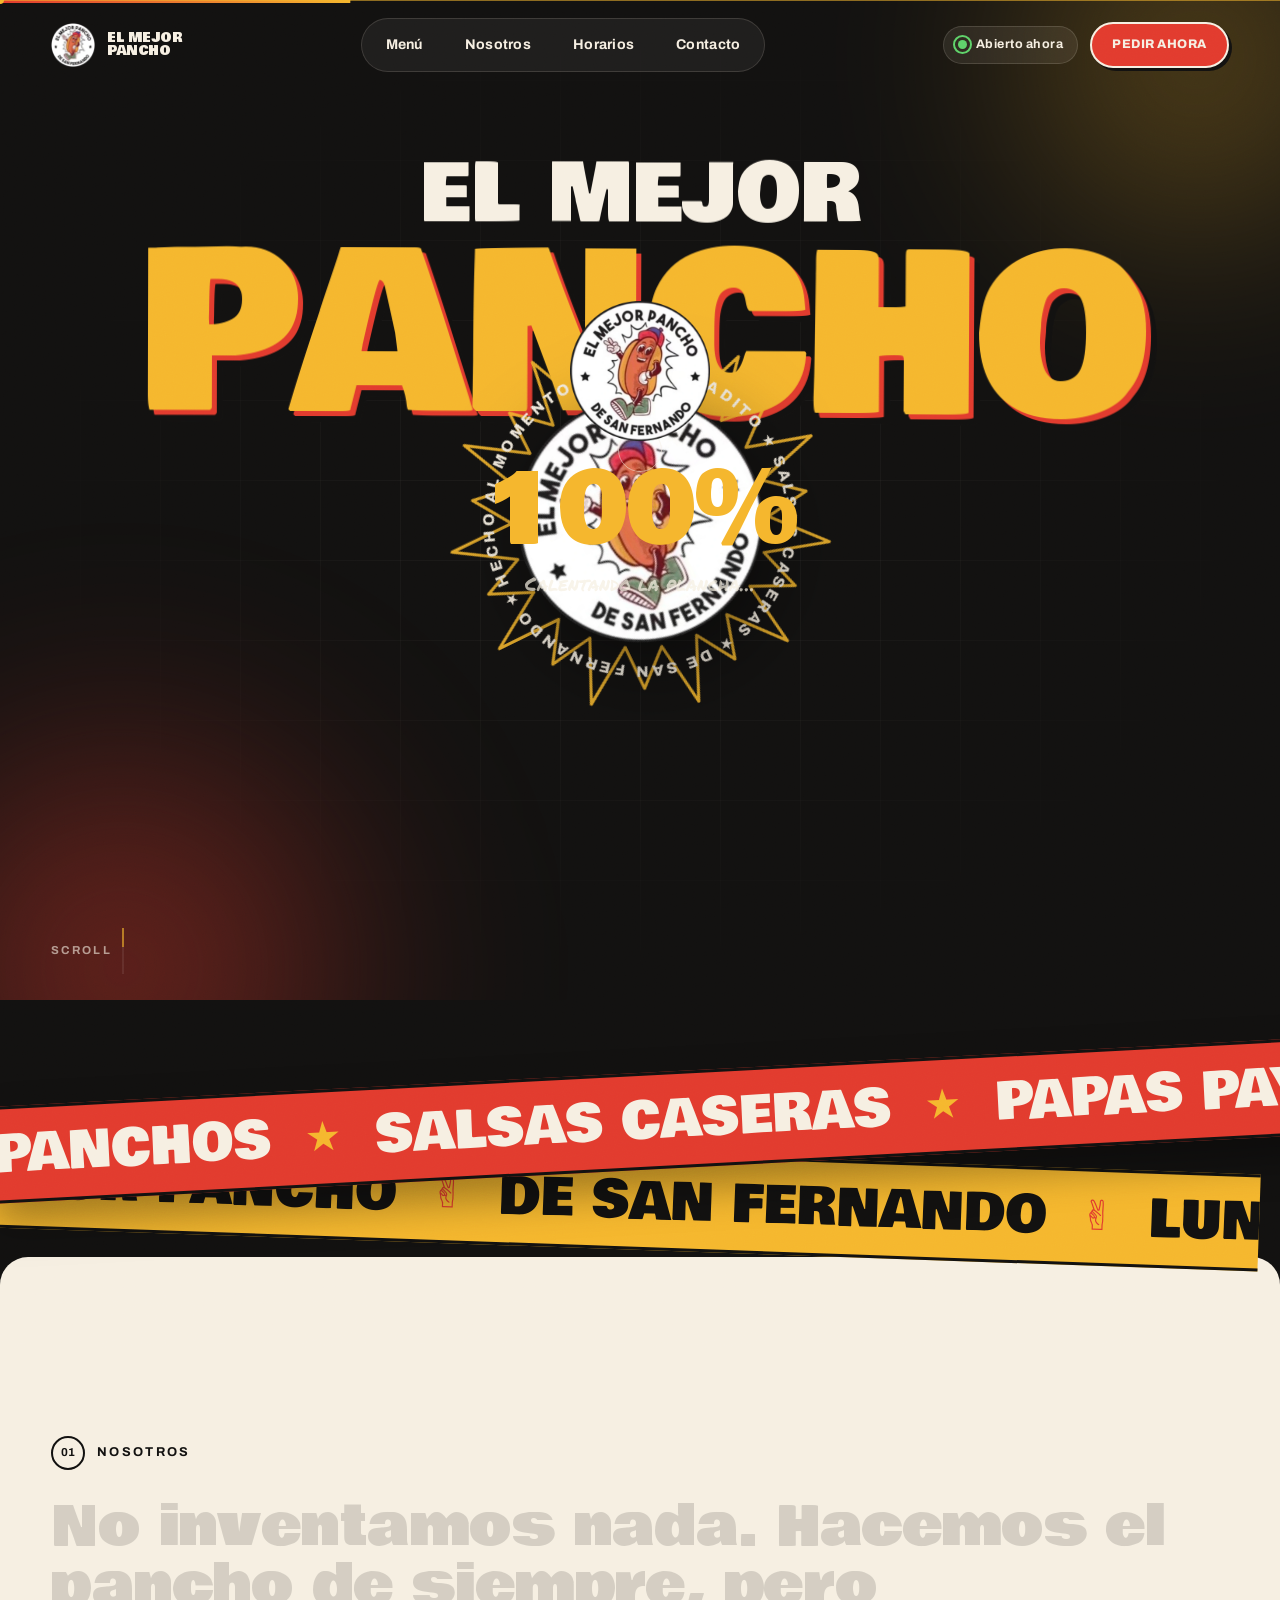
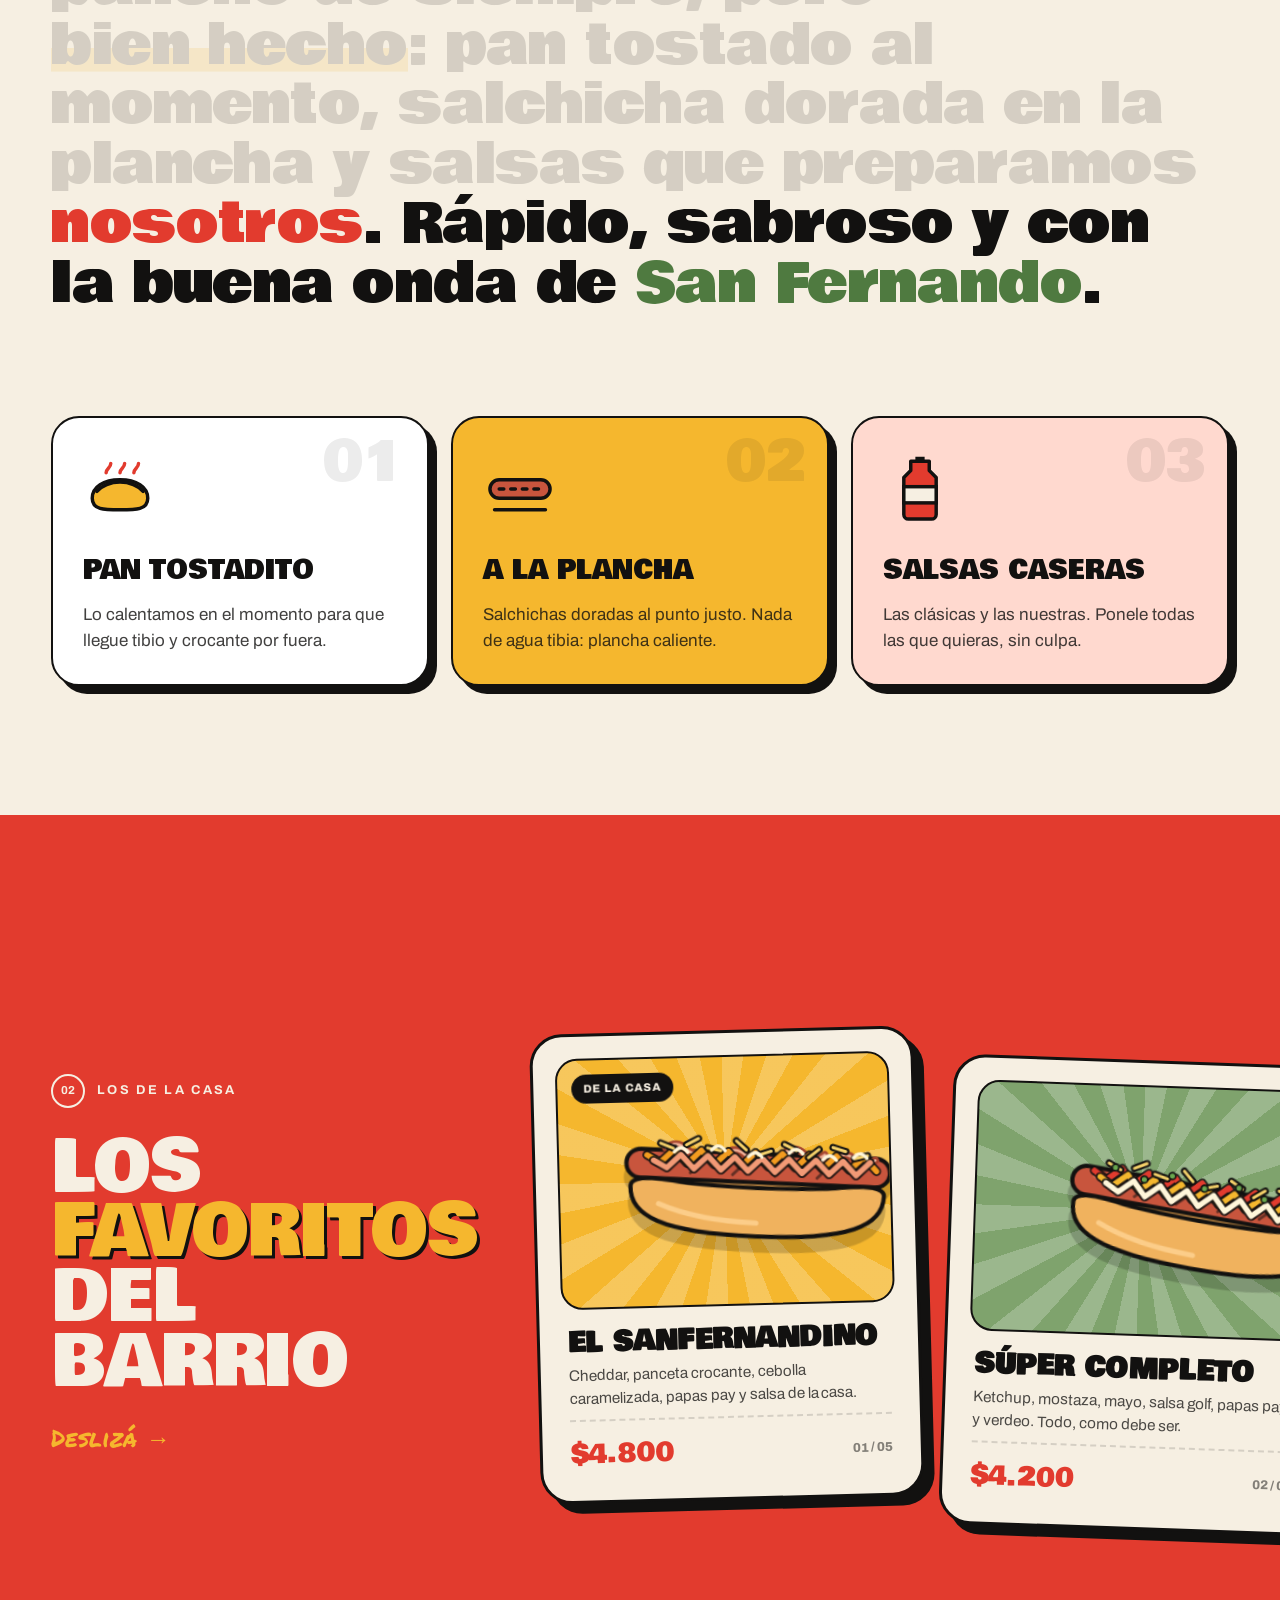
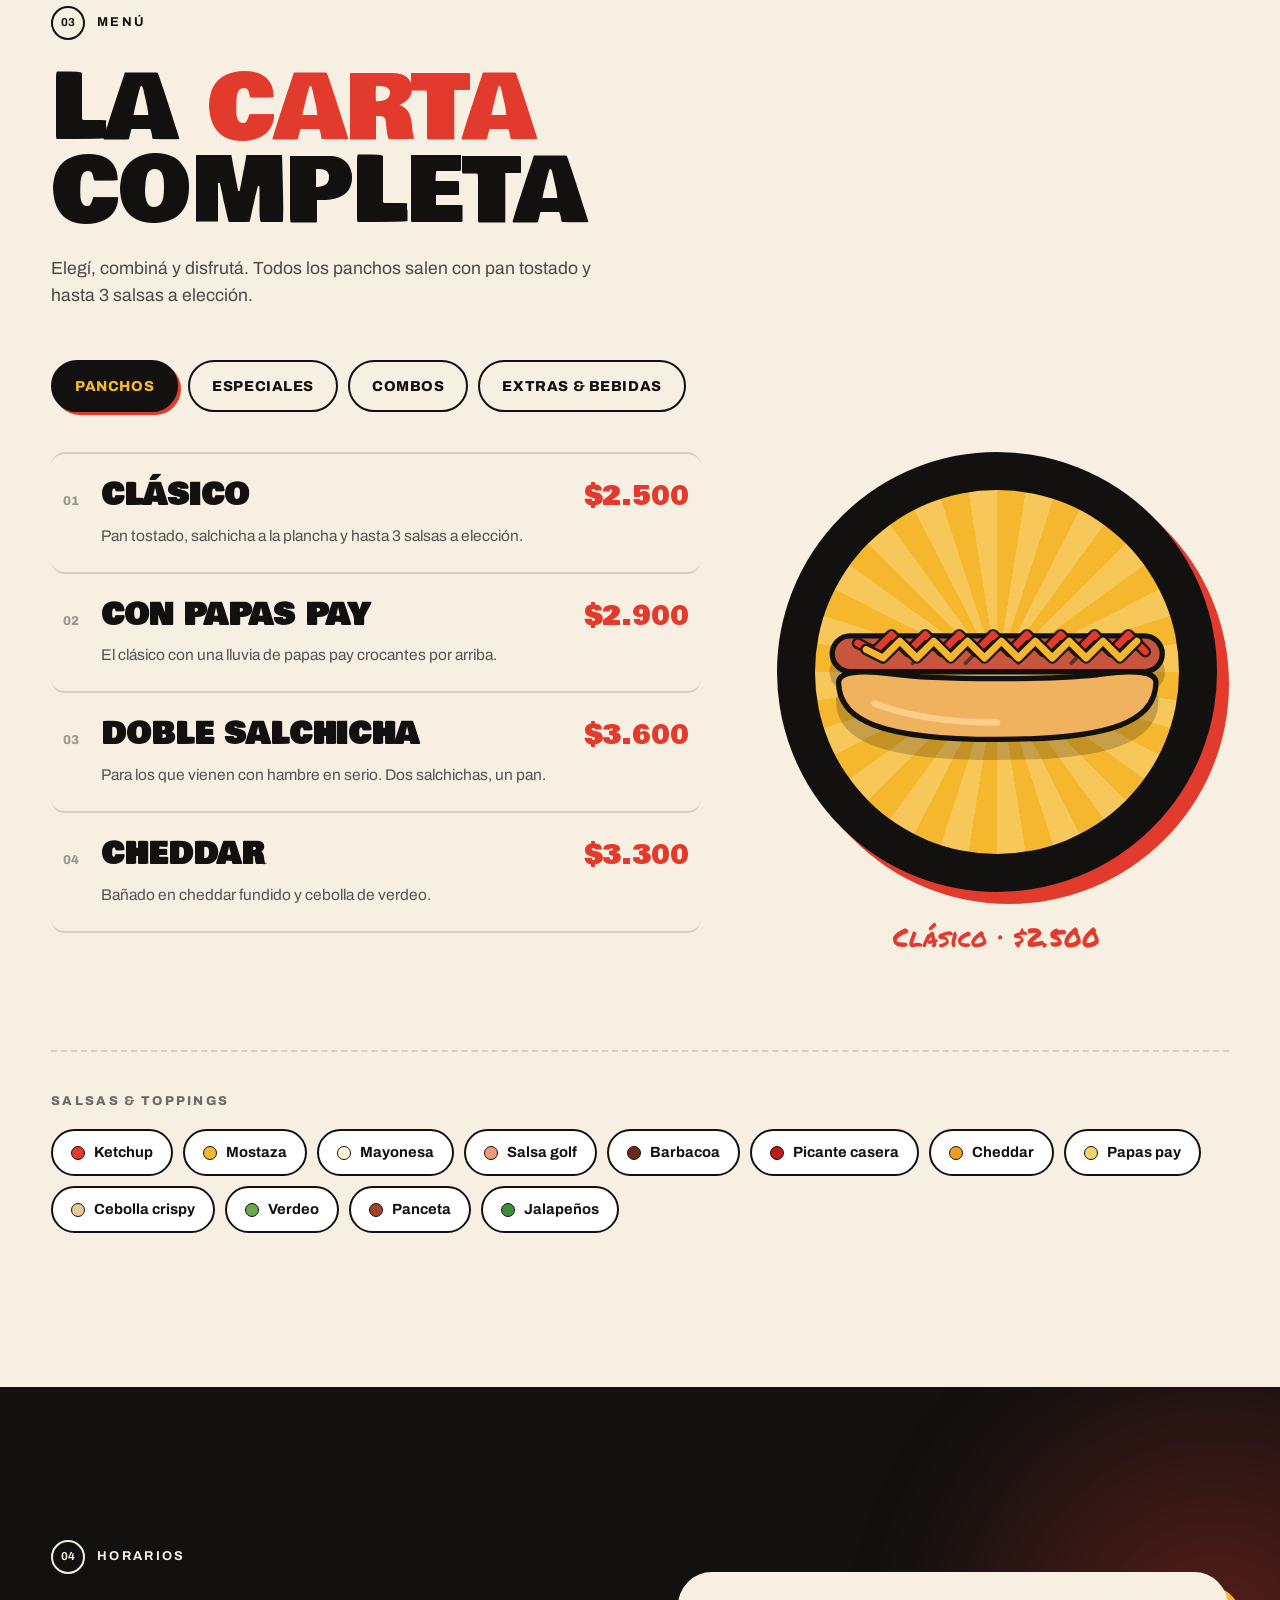
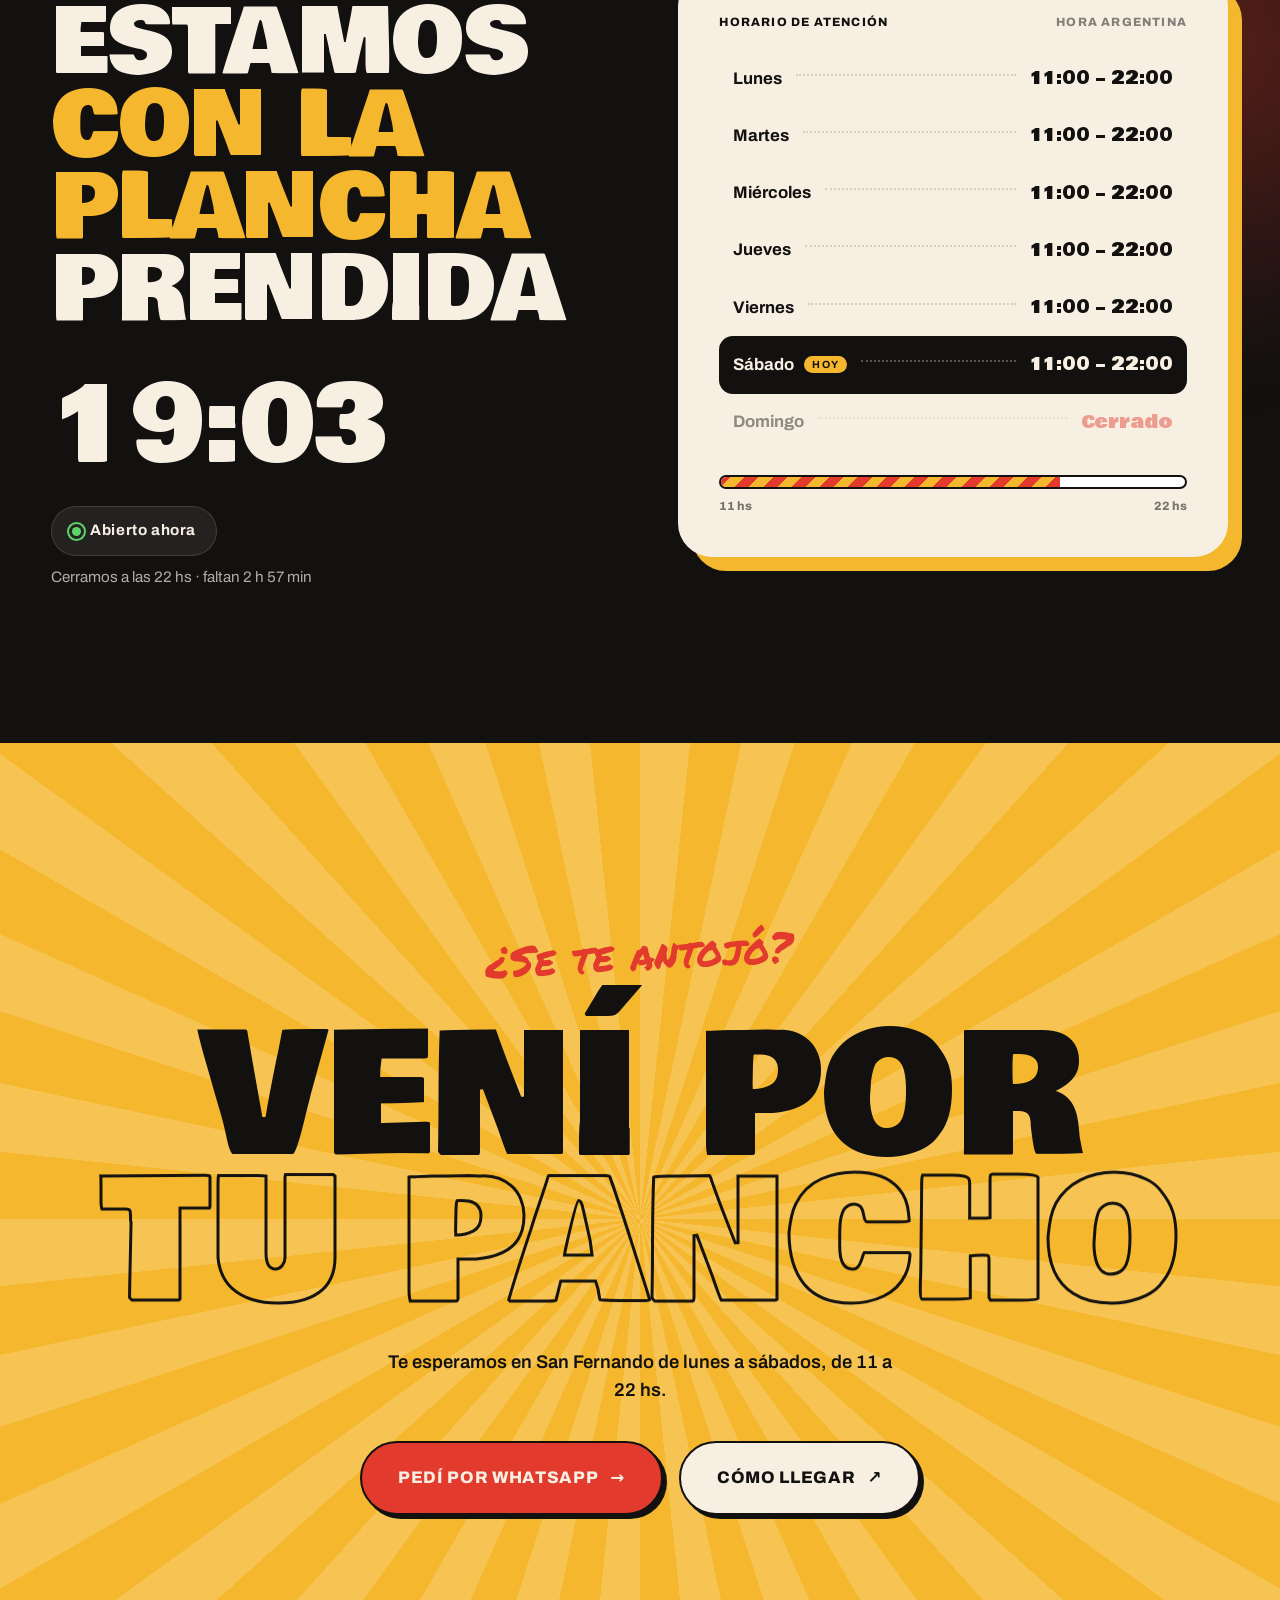
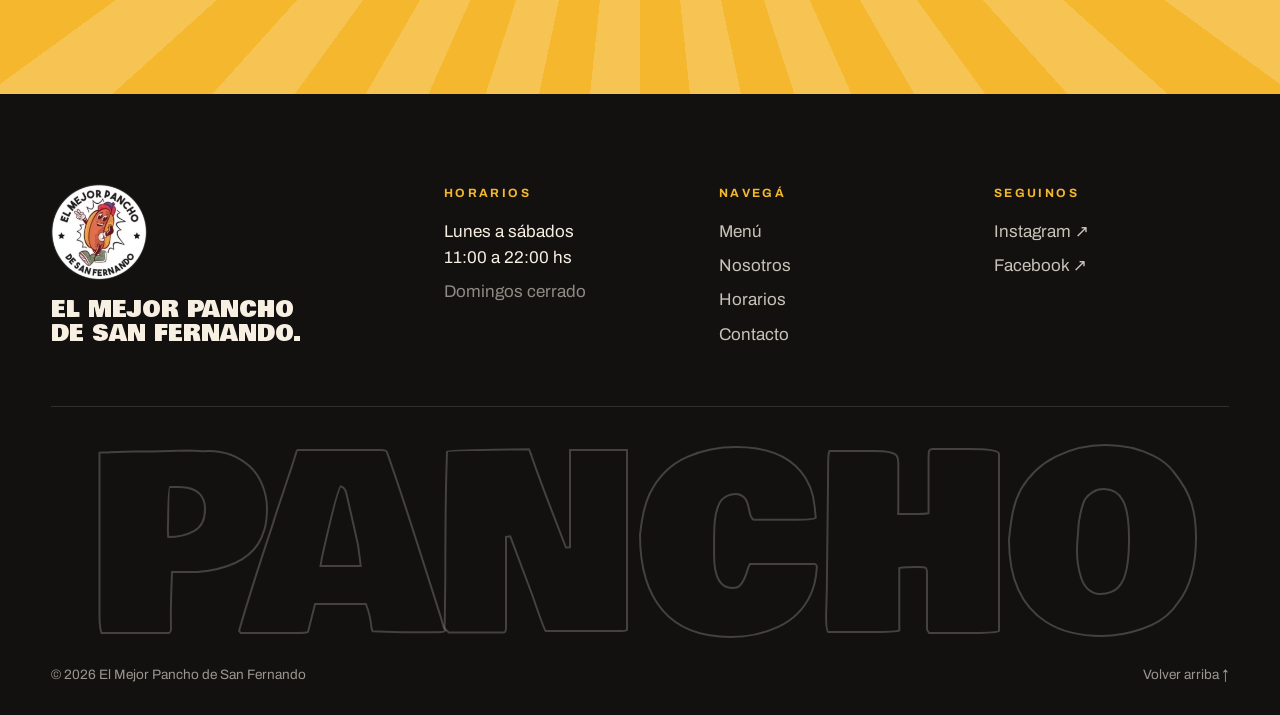
==== index.html @ 0b941394 "Landing page premium para El Mejor Pancho de San Fernando Sitio estático con preloader, scroll suave" ====
<!doctype html>
<html lang="es-AR">
<head>
  <meta charset="utf-8" />
  <meta name="viewport" content="width=device-width, initial-scale=1, viewport-fit=cover" />
  <title>El Mejor Pancho de San Fernando</title>
  <meta name="description" content="El Mejor Pancho de San Fernando. Panchos hechos al momento, salsas caseras y combos. Abierto de lunes a sábados de 11 a 22 hs." />
  <meta name="theme-color" content="#121110" />
  <meta property="og:title" content="El Mejor Pancho de San Fernando" />
  <meta property="og:description" content="Panchos hechos al momento. Lunes a sábados de 11 a 22 hs." />
  <meta property="og:image" content="assets/logo.png" />
  <meta property="og:type" content="website" />
  <link rel="icon" type="image/png" href="assets/favicon.png" />
  <link rel="apple-touch-icon" href="assets/favicon.png" />

  <link rel="preload" href="assets/fonts/bowlby-one.woff2" as="font" type="font/woff2" crossorigin />
  <link rel="preload" href="assets/fonts/archivo-var.woff2" as="font" type="font/woff2" crossorigin />
  <link rel="stylesheet" href="styles.css" />
</head>
<body>
  <!-- ============ PRELOADER ============ -->
  <div class="preloader" id="preloader" aria-hidden="true">
    <div class="preloader__inner">
      <img src="assets/logo.webp" alt="" class="preloader__logo" width="160" height="160" />
      <div class="preloader__count"><span id="loadCount">0</span>%</div>
      <p class="preloader__text">Calentando la plancha…</p>
    </div>
    <div class="preloader__curtain preloader__curtain--1"></div>
    <div class="preloader__curtain preloader__curtain--2"></div>
  </div>

  <!-- Overlays -->
  <div class="grain" aria-hidden="true"></div>
  <div class="cursor" aria-hidden="true"><div class="cursor__dot"></div><div class="cursor__ring"><span class="cursor__label"></span></div></div>
  <div class="progress" aria-hidden="true"><span></span></div>

  <!-- ============ NAV ============ -->
  <header class="nav" id="nav">
    <a href="#top" class="nav__brand" aria-label="Inicio">
      <img src="assets/logo.webp" alt="" width="44" height="44" />
      <span>El Mejor<br />Pancho</span>
    </a>
    <nav class="nav__links" aria-label="Principal">
      <a href="#menu" data-cursor="Ver">Menú</a>
      <a href="#nosotros" data-cursor="Ver">Nosotros</a>
      <a href="#horarios" data-cursor="Ver">Horarios</a>
      <a href="#contacto" data-cursor="Ver">Contacto</a>
    </nav>
    <div class="nav__right">
      <span class="status-pill" data-status>
        <i class="status-pill__dot"></i><span data-status-text>Consultando…</span>
      </span>
      <a href="#contacto" class="btn btn--primary btn--sm magnetic" data-cursor="¡Dale!"><span>Pedir ahora</span></a>
      <button class="burger" id="burger" aria-label="Abrir menú" aria-expanded="false" aria-controls="mobileMenu">
        <span></span><span></span>
      </button>
    </div>
  </header>

  <div class="mobile-menu" id="mobileMenu" aria-hidden="true">
    <nav>
      <a href="#menu"><small>01</small>Menú</a>
      <a href="#nosotros"><small>02</small>Nosotros</a>
      <a href="#horarios"><small>03</small>Horarios</a>
      <a href="#contacto"><small>04</small>Contacto</a>
    </nav>
    <p class="mobile-menu__foot">Lun a Sáb · 11 a 22 hs · San Fernando</p>
  </div>

  <main id="top">
    <!-- ============ HERO ============ -->
    <section class="hero" id="hero">
      <div class="hero__bg" aria-hidden="true">
        <div class="hero__glow hero__glow--red"></div>
        <div class="hero__glow hero__glow--mustard"></div>
        <div class="hero__grid"></div>
      </div>

      <div class="hero__eyebrow reveal-up">
        <span class="star">★</span> San Fernando · Buenos Aires <span class="star">★</span>
      </div>

      <h1 class="hero__title" aria-label="El mejor pancho">
        <span class="hero__line"><span class="split">EL MEJOR</span></span>
        <span class="hero__line hero__line--big"><span class="split">PANCHO</span></span>
      </h1>

      <div class="hero__badge" data-parallax="0.04">
        <svg class="hero__burst" viewBox="0 0 400 400" aria-hidden="true">
          <polygon id="burstShape" fill="none" stroke="currentColor" stroke-width="3" stroke-linejoin="round" points="" />
        </svg>
        <svg class="hero__ring" viewBox="0 0 300 300" aria-hidden="true">
          <defs><path id="circlePath" d="M150,150 m-128,0 a128,128 0 1,1 256,0 a128,128 0 1,1 -256,0" /></defs>
          <text><textPath href="#circlePath">HECHO AL MOMENTO ★ PAN TOSTADITO ★ SALSAS CASERAS ★ DE SAN FERNANDO ★ </textPath></text>
        </svg>
        <img src="assets/logo.webp" alt="Logo de El Mejor Pancho de San Fernando: un pancho sonriente con gorra y zapatillas" class="hero__logo" width="720" height="720" />
      </div>

      <p class="hero__script reveal-up">de San Fernando</p>

      <div class="hero__bottom">
        <p class="hero__lead reveal-up">
          Pan tibio, salchicha a la plancha y la salsa que se te ocurra.
          Simple, rápido y <em>riquísimo</em>. Así se hace un pancho de verdad.
        </p>
        <div class="hero__ctas reveal-up">
          <a href="#menu" class="btn btn--primary magnetic" data-cursor="Ver"><span>Ver el menú</span><i class="btn__arrow">→</i></a>
          <a href="#horarios" class="btn btn--ghost magnetic" data-cursor="Ver"><span>Lun–Sáb · 11 a 22 hs</span></a>
        </div>
      </div>

      <!-- Floating stickers -->
      <div class="sticker sticker--1" data-parallax="-0.08" aria-hidden="true"><span>100%<br />rico</span></div>
      <div class="sticker sticker--2" data-parallax="0.1" aria-hidden="true">★</div>
      <div class="sticker sticker--3" data-parallax="-0.06" aria-hidden="true"><span>¡Al toque!</span></div>
      <div class="sticker sticker--4" data-parallax="0.07" aria-hidden="true">✌</div>

      <a href="#marquee" class="hero__scroll" aria-label="Bajar">
        <span>Scroll</span><i></i>
      </a>
    </section>

    <!-- ============ MARQUEE ============ -->
    <section class="marquees" id="marquee" aria-label="Lo que hacemos">
      <div class="marquee marquee--red">
        <div class="marquee__track">
          <span>PANCHOS</span><b>★</b><span>SALSAS CASERAS</span><b>★</b><span>PAPAS PAY</span><b>★</b><span>COMBOS</span><b>★</b>
          <span>PANCHOS</span><b>★</b><span>SALSAS CASERAS</span><b>★</b><span>PAPAS PAY</span><b>★</b><span>COMBOS</span><b>★</b>
        </div>
      </div>
      <div class="marquee marquee--mustard marquee--reverse">
        <div class="marquee__track">
          <span>EL MEJOR PANCHO</span><b>✌</b><span>DE SAN FERNANDO</span><b>✌</b><span>LUN A SÁB 11–22</span><b>✌</b>
          <span>EL MEJOR PANCHO</span><b>✌</b><span>DE SAN FERNANDO</span><b>✌</b><span>LUN A SÁB 11–22</span><b>✌</b>
        </div>
      </div>
    </section>

    <!-- ============ MANIFESTO ============ -->
    <section class="manifesto" id="nosotros">
      <div class="section-tag"><span>01</span> Nosotros</div>
      <p class="manifesto__text" data-words>
        No inventamos nada. Hacemos el pancho de siempre, pero
        <span class="hl hl--mustard">bien hecho</span>: pan tostado al momento,
        salchicha dorada en la plancha y salsas que preparamos
        <span class="hl hl--red">nosotros</span>. Rápido, sabroso y con
        la buena onda de <span class="hl hl--green">San Fernando</span>.
      </p>

      <div class="features">
        <article class="feature" data-tilt>
          <div class="feature__icon" aria-hidden="true">
            <svg viewBox="0 0 64 64"><path d="M8 40c0-10 10-16 24-16s24 6 24 16-10 10-24 10S8 50 8 40z" fill="#F5B72E" stroke="#121110" stroke-width="3"/><path d="M12 34c4-5 12-8 20-8s16 3 20 8" fill="none" stroke="#121110" stroke-width="3" stroke-linecap="round"/><path d="M20 18c0-4 4-4 4-8M32 18c0-4 4-4 4-8M44 18c0-4 4-4 4-8" stroke="#E23B2E" stroke-width="3" stroke-linecap="round" fill="none"/></svg>
          </div>
          <h3>Pan tostadito</h3>
          <p>Lo calentamos en el momento para que llegue tibio y crocante por fuera.</p>
          <span class="feature__num">01</span>
        </article>
        <article class="feature" data-tilt>
          <div class="feature__icon" aria-hidden="true">
            <svg viewBox="0 0 64 64"><rect x="6" y="24" width="52" height="16" rx="8" fill="#C8553D" stroke="#121110" stroke-width="3"/><path d="M14 32h4M24 32h4M34 32h4M44 32h4" stroke="#121110" stroke-width="3" stroke-linecap="round"/><path d="M10 50h44" stroke="#121110" stroke-width="3" stroke-linecap="round"/></svg>
          </div>
          <h3>A la plancha</h3>
          <p>Salchichas doradas al punto justo. Nada de agua tibia: plancha caliente.</p>
          <span class="feature__num">02</span>
        </article>
        <article class="feature" data-tilt>
          <div class="feature__icon" aria-hidden="true">
            <svg viewBox="0 0 64 64"><path d="M24 8h16v8l6 6v32a4 4 0 0 1-4 4H22a4 4 0 0 1-4-4V22l6-6z" fill="#E23B2E" stroke="#121110" stroke-width="3" stroke-linejoin="round"/><rect x="18" y="30" width="28" height="14" fill="#F6EFE2" stroke="#121110" stroke-width="3"/><path d="M28 4h8v4h-8z" fill="#121110"/></svg>
          </div>
          <h3>Salsas caseras</h3>
          <p>Las clásicas y las nuestras. Ponele todas las que quieras, sin culpa.</p>
          <span class="feature__num">03</span>
        </article>
      </div>
    </section>

    <!-- ============ SPECIALS (horizontal) ============ -->
    <section class="specials" id="especiales" aria-label="Los especiales de la casa">
      <div class="specials__pin">
        <div class="specials__head">
          <div class="section-tag section-tag--light"><span>02</span> Los de la casa</div>
          <h2 class="title-xl">Los <em>favoritos</em><br />del barrio</h2>
          <p class="specials__hint">Deslizá →</p>
        </div>
        <div class="specials__track" id="specialsTrack">
          <!-- cards injected by script.js from MENU data (featured items) -->
        </div>
      </div>
    </section>

    <!-- ============ MENU ============ -->
    <section class="menu" id="menu">
      <div class="menu__head">
        <div class="section-tag"><span>03</span> Menú</div>
        <h2 class="title-xl">La <em>carta</em> completa</h2>
        <p class="menu__sub">Elegí, combiná y disfrutá. Todos los panchos salen con pan tostado y hasta 3 salsas a elección.</p>
      </div>

      <div class="menu__tabs" role="tablist" aria-label="Categorías del menú" id="menuTabs"></div>

      <div class="menu__body">
        <div class="menu__list" id="menuList" role="tabpanel" aria-live="polite"></div>
        <aside class="menu__preview" aria-hidden="true">
          <div class="menu__plate">
            <div class="menu__plate-burst"></div>
            <div class="menu__plate-dog" id="previewDog"></div>
          </div>
          <p class="menu__preview-name" id="previewName">Pasá el mouse por el menú</p>
        </aside>
      </div>

      <div class="sauces">
        <p class="sauces__label">Salsas &amp; toppings</p>
        <div class="sauces__chips" id="sauceChips"></div>
      </div>
    </section>

    <!-- ============ HORARIOS ============ -->
    <section class="hours" id="horarios">
      <div class="hours__inner">
        <div class="hours__left">
          <div class="section-tag section-tag--light"><span>04</span> Horarios</div>
          <h2 class="title-xl">Estamos<br /><em>con la plancha</em><br />prendida</h2>
          <div class="hours__live">
            <div class="hours__clock" id="clock" aria-label="Hora actual en Argentina">--:--</div>
            <div class="hours__state">
              <span class="status-pill status-pill--lg" data-status><i class="status-pill__dot"></i><span data-status-text>Consultando…</span></span>
              <p class="hours__countdown" id="countdown"></p>
            </div>
          </div>
        </div>

        <div class="hours__card" data-tilt>
          <div class="hours__card-top">
            <span>Horario de atención</span>
            <span class="hours__tz">Hora Argentina</span>
          </div>
          <ul class="hours__list" id="hoursList">
            <li data-day="1"><span>Lunes</span><i></i><b>11:00 – 22:00</b></li>
            <li data-day="2"><span>Martes</span><i></i><b>11:00 – 22:00</b></li>
            <li data-day="3"><span>Miércoles</span><i></i><b>11:00 – 22:00</b></li>
            <li data-day="4"><span>Jueves</span><i></i><b>11:00 – 22:00</b></li>
            <li data-day="5"><span>Viernes</span><i></i><b>11:00 – 22:00</b></li>
            <li data-day="6"><span>Sábado</span><i></i><b>11:00 – 22:00</b></li>
            <li data-day="0" class="is-closed"><span>Domingo</span><i></i><b>Cerrado</b></li>
          </ul>
          <div class="hours__bar" aria-hidden="true">
            <div class="hours__bar-fill" id="dayBar"></div>
            <div class="hours__bar-labels"><span>11 hs</span><span>22 hs</span></div>
          </div>
        </div>
      </div>
    </section>

    <!-- ============ CTA / CONTACTO ============ -->
    <section class="cta" id="contacto">
      <div class="cta__burst" aria-hidden="true"></div>
      <p class="cta__kicker">¿Se te antojó?</p>
      <h2 class="cta__title">
        <span class="cta__line">VENÍ POR</span>
        <span class="cta__line cta__line--outline">TU PANCHO</span>
      </h2>
      <p class="cta__text">Te esperamos en San Fernando de lunes a sábados, de 11 a 22 hs.</p>
      <div class="cta__buttons">
        <!-- TODO: reemplazar por el número real: https://wa.me/549XXXXXXXXXX -->
        <a href="https://wa.me/" target="_blank" rel="noopener" class="btn btn--primary btn--lg magnetic" data-cursor="Chat"><span>Pedí por WhatsApp</span><i class="btn__arrow">→</i></a>
        <!-- TODO: reemplazar por la dirección exacta del local -->
        <a href="https://www.google.com/maps/search/?api=1&query=El+Mejor+Pancho+San+Fernando" target="_blank" rel="noopener" class="btn btn--light btn--lg magnetic" data-cursor="Ir"><span>Cómo llegar</span><i class="btn__arrow">↗</i></a>
      </div>
    </section>
  </main>

  <!-- ============ FOOTER ============ -->
  <footer class="footer">
    <div class="footer__top">
      <div class="footer__brand">
        <img src="assets/logo.webp" alt="" width="96" height="96" loading="lazy" />
        <p>El mejor pancho<br />de San Fernando.</p>
      </div>
      <div class="footer__col">
        <h4>Horarios</h4>
        <p>Lunes a sábados<br />11:00 a 22:00 hs</p>
        <p class="muted">Domingos cerrado</p>
      </div>
      <div class="footer__col">
        <h4>Navegá</h4>
        <a href="#menu">Menú</a>
        <a href="#nosotros">Nosotros</a>
        <a href="#horarios">Horarios</a>
        <a href="#contacto">Contacto</a>
      </div>
      <div class="footer__col">
        <h4>Seguinos</h4>
        <!-- TODO: completar con los perfiles reales -->
        <a href="https://www.instagram.com/" target="_blank" rel="noopener">Instagram ↗</a>
        <a href="https://www.facebook.com/" target="_blank" rel="noopener">Facebook ↗</a>
      </div>
    </div>
    <div class="footer__giant" aria-hidden="true">PANCHO</div>
    <div class="footer__bottom">
      <span>© <span id="year">2026</span> El Mejor Pancho de San Fernando</span>
      <a href="#top" class="footer__up">Volver arriba ↑</a>
    </div>
  </footer>

  <script src="assets/vendor/gsap.min.js" defer></script>
  <script src="assets/vendor/ScrollTrigger.min.js" defer></script>
  <script src="assets/vendor/lenis.min.js" defer></script>
  <script src="script.js" defer></script>
</body>
</html>
---- styles.css ----
/* =========================================================
   El Mejor Pancho de San Fernando — Landing
   ========================================================= */

@font-face { font-family: "Bowlby One"; src: url("assets/fonts/bowlby-one.woff2") format("woff2"); font-weight: 400; font-display: swap; }
@font-face { font-family: "Archivo"; src: url("assets/fonts/archivo-var.woff2") format("woff2"); font-weight: 100 900; font-display: swap; }
@font-face { font-family: "Permanent Marker"; src: url("assets/fonts/permanent-marker.woff2") format("woff2"); font-weight: 400; font-display: swap; }

:root {
  --ink: #121110;
  --char: #1b1917;
  --char-2: #24211e;
  --cream: #f6efe2;
  --cream-2: #ece2cf;
  --ketchup: #e23b2e;
  --ketchup-dk: #b8281e;
  --mustard: #f5b72e;
  --sausage: #c8553d;
  --bun: #e8a34d;
  --sneaker: #7fa36d;
  --cap: #6a4fc9;
  --line: rgba(246, 239, 226, 0.14);
  --line-dk: rgba(18, 17, 16, 0.14);

  --f-display: "Bowlby One", "Arial Black", Impact, sans-serif;
  --f-body: "Archivo", system-ui, -apple-system, "Segoe UI", sans-serif;
  --f-script: "Permanent Marker", "Comic Sans MS", cursive;

  --gutter: clamp(16px, 4vw, 56px);
  --radius: 28px;
  --ease: cubic-bezier(0.22, 1, 0.36, 1);
}

*, *::before, *::after { box-sizing: border-box; }
html { -webkit-text-size-adjust: 100%; }
html.lenis, html.lenis body { height: auto; }
.lenis.lenis-smooth { scroll-behavior: auto !important; }
.lenis.lenis-stopped { overflow: hidden; }

body {
  margin: 0;
  background: var(--ink);
  color: var(--cream);
  font-family: var(--f-body);
  font-size: 17px;
  line-height: 1.55;
  overflow-x: hidden;
  -webkit-font-smoothing: antialiased;
}
body.is-loading { overflow: hidden; }

img { max-width: 100%; display: block; }
a { color: inherit; text-decoration: none; }
button { font: inherit; color: inherit; background: none; border: 0; cursor: pointer; }
em { font-style: normal; }
::selection { background: var(--mustard); color: var(--ink); }

:focus-visible { outline: 3px solid var(--mustard); outline-offset: 3px; border-radius: 6px; }

/* ---------- Utilities ---------- */
.title-xl {
  font-family: var(--f-display);
  font-weight: 400;
  font-size: clamp(2.6rem, 7vw, 6.4rem);
  line-height: 0.92;
  letter-spacing: -0.01em;
  margin: 0;
  text-transform: uppercase;
}
.title-xl em { color: var(--mustard); }

.section-tag {
  display: inline-flex; align-items: center; gap: 12px;
  font-weight: 700; font-size: 0.8rem; letter-spacing: 0.18em; text-transform: uppercase;
  color: var(--ink);
  margin-bottom: 28px;
}
.section-tag span {
  display: grid; place-items: center;
  width: 34px; height: 34px; border-radius: 50%;
  border: 2px solid currentColor; font-size: 0.72rem; letter-spacing: 0;
}
.section-tag--light { color: var(--cream); }

.muted { opacity: 0.55; }

/* ---------- Buttons ---------- */
.btn {
  --bg: var(--ketchup); --fg: var(--cream);
  position: relative; display: inline-flex; align-items: center; gap: 12px;
  padding: 18px 28px; border-radius: 999px;
  background: var(--bg); color: var(--fg);
  font-weight: 800; font-size: 0.95rem; letter-spacing: 0.04em; text-transform: uppercase;
  overflow: hidden; isolation: isolate;
  border: 2px solid var(--ink);
  box-shadow: 4px 4px 0 var(--ink);
  transition: transform .35s var(--ease), box-shadow .35s var(--ease);
  white-space: nowrap;
}
.btn::before {
  content: ""; position: absolute; inset: 0; z-index: -1;
  background: var(--mustard);
  transform: translateY(101%); border-radius: 50% 50% 0 0;
  transition: transform .55s var(--ease), border-radius .55s var(--ease);
}
.btn:hover::before { transform: translateY(0); border-radius: 0; }
.btn:hover { color: var(--ink); box-shadow: 7px 7px 0 var(--ink); }
.btn:active { box-shadow: 1px 1px 0 var(--ink); }
.btn__arrow { font-style: normal; transition: transform .4s var(--ease); }
.btn:hover .btn__arrow { transform: translateX(5px) rotate(-8deg); }
.btn--ghost { --bg: transparent; --fg: var(--cream); border-color: var(--line); box-shadow: none; }
.btn--ghost:hover { box-shadow: none; border-color: var(--mustard); }
.btn--light { --bg: var(--cream); --fg: var(--ink); }
.btn--sm { padding: 11px 20px; font-size: 0.78rem; box-shadow: 3px 3px 0 var(--ink); border-color: var(--cream); }
.btn--sm:hover { box-shadow: 3px 3px 0 var(--ink); }
.btn--lg { padding: 22px 36px; font-size: 1.05rem; }

/* ---------- Status pill ---------- */
.status-pill {
  display: inline-flex; align-items: center; gap: 9px;
  padding: 8px 14px; border-radius: 999px;
  font-size: 0.78rem; font-weight: 700; letter-spacing: 0.04em;
  background: rgba(246, 239, 226, 0.08); border: 1px solid var(--line);
  white-space: nowrap;
}
.status-pill__dot {
  width: 9px; height: 9px; border-radius: 50%;
  background: #888; position: relative;
}
.status-pill.is-open .status-pill__dot { background: #5fd36a; }
.status-pill.is-open .status-pill__dot::after {
  content: ""; position: absolute; inset: -5px; border-radius: 50%;
  border: 2px solid #5fd36a; animation: ping 1.8s var(--ease) infinite;
}
.status-pill.is-closed .status-pill__dot { background: var(--ketchup); }
.status-pill--lg { padding: 12px 20px; font-size: 0.95rem; }
@keyframes ping { from { transform: scale(0.6); opacity: 1; } to { transform: scale(1.8); opacity: 0; } }

/* =========================================================
   PRELOADER
   ========================================================= */
.preloader {
  position: fixed; inset: 0; z-index: 1000;
  display: grid; place-items: center;
  background: var(--ink);
}
.preloader__inner { position: relative; z-index: 2; text-align: center; }
.preloader__logo { width: 140px; height: 140px; margin: 0 auto 22px; animation: wobble 1.4s ease-in-out infinite; }
.preloader__count { font-family: var(--f-display); font-size: clamp(3rem, 10vw, 6rem); line-height: 1; color: var(--mustard); }
.preloader__text { margin: 10px 0 0; font-family: var(--f-script); font-size: 1.2rem; opacity: 0.7; }
.preloader__curtain { position: absolute; inset: 0; transform: translateY(100%); }
.preloader__curtain--1 { background: var(--ketchup); z-index: 3; }
.preloader__curtain--2 { background: var(--mustard); z-index: 4; }
.preloader.is-done { pointer-events: none; }
@keyframes wobble { 0%,100% { transform: rotate(-6deg) scale(1); } 50% { transform: rotate(6deg) scale(1.05); } }

/* ---------- Overlays ---------- */
.grain {
  position: fixed; inset: -50%; z-index: 900; pointer-events: none;
  opacity: 0.07; mix-blend-mode: overlay;
  background-image: url("data:image/svg+xml,%3Csvg xmlns='http://www.w3.org/2000/svg' width='200' height='200'%3E%3Cfilter id='n'%3E%3CfeTurbulence type='fractalNoise' baseFrequency='0.9' numOctaves='3' stitchTiles='stitch'/%3E%3C/filter%3E%3Crect width='100%25' height='100%25' filter='url(%23n)'/%3E%3C/svg%3E");
  animation: grain 0.6s steps(4) infinite;
}
@keyframes grain {
  0% { transform: translate(0, 0); } 25% { transform: translate(-3%, 2%); }
  50% { transform: translate(2%, -3%); } 75% { transform: translate(-2%, -1%); } 100% { transform: translate(1%, 3%); }
}

.progress { position: fixed; top: 0; left: 0; right: 0; height: 3px; z-index: 950; pointer-events: none; }
.progress span { display: block; height: 100%; background: linear-gradient(90deg, var(--ketchup), var(--mustard)); transform-origin: 0 50%; transform: scaleX(0); }

/* Custom cursor (only for fine pointers) */
.cursor { display: none; }
@media (hover: hover) and (pointer: fine) {
  .has-cursor, .has-cursor a, .has-cursor button { cursor: none; }
  .cursor { display: block; position: fixed; inset: 0; pointer-events: none; z-index: 990; }
  .cursor__dot, .cursor__ring { position: fixed; top: 0; left: 0; border-radius: 50%; will-change: transform; }
  .cursor__dot { width: 8px; height: 8px; margin: -4px 0 0 -4px; background: var(--mustard); }
  .cursor__ring {
    width: 44px; height: 44px; margin: -22px 0 0 -22px;
    border: 1.5px solid rgba(246, 239, 226, 0.5);
    display: grid; place-items: center;
    transition: width .4s var(--ease), height .4s var(--ease), margin .4s var(--ease), background .4s var(--ease), border-color .4s;
  }
  .cursor__label { font-size: 0.72rem; font-weight: 800; letter-spacing: 0.06em; text-transform: uppercase; color: var(--ink); opacity: 0; transition: opacity .3s; }
  .cursor.is-hover .cursor__ring { width: 84px; height: 84px; margin: -42px 0 0 -42px; background: var(--mustard); border-color: var(--mustard); }
  .cursor.is-hover .cursor__label { opacity: 1; }
  .cursor.is-hover .cursor__dot { opacity: 0; }
}

/* =========================================================
   NAV
   ========================================================= */
.nav {
  position: fixed; top: 0; left: 0; right: 0; z-index: 800;
  display: flex; align-items: center; justify-content: space-between; gap: 20px;
  padding: 18px var(--gutter);
  transition: transform .5s var(--ease), background .4s, padding .4s var(--ease), backdrop-filter .4s;
}
.nav.is-scrolled {
  background: rgba(18, 17, 16, 0.72);
  backdrop-filter: blur(14px) saturate(1.4);
  -webkit-backdrop-filter: blur(14px) saturate(1.4);
  padding-top: 12px; padding-bottom: 12px;
  border-bottom: 1px solid var(--line);
}
.nav.is-hidden { transform: translateY(-110%); }
.nav__brand { display: flex; align-items: center; gap: 12px; font-family: var(--f-display); font-size: 0.8rem; line-height: 1; text-transform: uppercase; }
.nav__brand img { width: 44px; height: 44px; transition: transform .6s var(--ease); }
.nav__brand:hover img { transform: rotate(-20deg) scale(1.08); }
.nav__links { display: flex; gap: 6px; padding: 6px; border-radius: 999px; background: rgba(246, 239, 226, 0.06); border: 1px solid var(--line); }
.nav__links a {
  position: relative; padding: 9px 18px; border-radius: 999px;
  font-weight: 700; font-size: 0.88rem; letter-spacing: 0.02em;
  transition: background .3s, color .3s;
}
.nav__links a:hover, .nav__links a.is-active { background: var(--cream); color: var(--ink); }
.nav__right { display: flex; align-items: center; gap: 12px; }

.burger { display: none; width: 48px; height: 48px; border-radius: 50%; background: var(--mustard); position: relative; border: 2px solid var(--ink); }
.burger span { position: absolute; left: 13px; right: 13px; height: 2.5px; background: var(--ink); border-radius: 2px; transition: transform .45s var(--ease), top .45s var(--ease); }
.burger span:nth-child(1) { top: 18px; }
.burger span:nth-child(2) { top: 26px; }
.menu-open .burger span:nth-child(1) { top: 22px; transform: rotate(45deg); }
.menu-open .burger span:nth-child(2) { top: 22px; transform: rotate(-45deg); }

.mobile-menu {
  position: fixed; inset: 0; z-index: 790;
  background: var(--ketchup);
  display: flex; flex-direction: column; justify-content: center;
  padding: 100px var(--gutter) 40px;
  clip-path: circle(0% at calc(100% - 40px) 40px);
  transition: clip-path .8s var(--ease);
  visibility: hidden;
}
.menu-open .mobile-menu { clip-path: circle(150% at calc(100% - 40px) 40px); visibility: visible; }
.mobile-menu nav { display: flex; flex-direction: column; gap: 6px; }
.mobile-menu a {
  font-family: var(--f-display); font-size: clamp(2.6rem, 13vw, 4.5rem); line-height: 1.05; text-transform: uppercase; color: var(--cream);
  display: flex; align-items: flex-start; gap: 14px;
  transform: translateY(30px); opacity: 0; transition: transform .6s var(--ease), opacity .6s var(--ease), color .3s;
}
.mobile-menu a small { font-family: var(--f-body); font-size: 0.85rem; font-weight: 800; margin-top: 0.6em; opacity: 0.7; }
.mobile-menu a:hover { color: var(--mustard); }
.menu-open .mobile-menu a { transform: none; opacity: 1; }
.menu-open .mobile-menu a:nth-child(1) { transition-delay: .15s; }
.menu-open .mobile-menu a:nth-child(2) { transition-delay: .21s; }
.menu-open .mobile-menu a:nth-child(3) { transition-delay: .27s; }
.menu-open .mobile-menu a:nth-child(4) { transition-delay: .33s; }
.mobile-menu__foot { margin-top: auto; font-weight: 700; color: var(--ink); }

/* =========================================================
   HERO
   ========================================================= */
.hero {
  position: relative; min-height: 100svh;
  display: flex; flex-direction: column; align-items: center; justify-content: center;
  padding: 120px var(--gutter) 60px;
  overflow: hidden; text-align: center;
}
.hero__bg { position: absolute; inset: 0; z-index: -1; }
.hero__glow { position: absolute; border-radius: 50%; filter: blur(90px); opacity: 0.5; }
.hero__glow--red { width: 55vmax; height: 55vmax; background: radial-gradient(circle, var(--ketchup), transparent 65%); left: -18vmax; bottom: -25vmax; animation: drift 14s ease-in-out infinite alternate; }
.hero__glow--mustard { width: 45vmax; height: 45vmax; background: radial-gradient(circle, var(--mustard), transparent 65%); right: -16vmax; top: -18vmax; opacity: 0.35; animation: drift 18s ease-in-out infinite alternate-reverse; }
.hero__grid {
  position: absolute; inset: 0;
  background-image: linear-gradient(var(--line) 1px, transparent 1px), linear-gradient(90deg, var(--line) 1px, transparent 1px);
  background-size: 80px 80px;
  mask-image: radial-gradient(ellipse at center, #000 10%, transparent 70%);
  -webkit-mask-image: radial-gradient(ellipse at center, #000 10%, transparent 70%);
  opacity: 0.35;
}
@keyframes drift { to { transform: translate(6vmax, -4vmax) scale(1.1); } }

.hero__eyebrow { font-weight: 700; font-size: 0.82rem; letter-spacing: 0.24em; text-transform: uppercase; opacity: 0.8; margin-bottom: 18px; }
.hero__eyebrow .star { color: var(--mustard); margin: 0 8px; }

.hero__title { margin: 0; font-family: var(--f-display); font-weight: 400; line-height: 0.82; text-transform: uppercase; position: relative; z-index: 2; }
.hero__line { display: block; overflow: hidden; padding: 0.04em 0.08em 0.1em; }
.hero__line:first-child { font-size: clamp(2rem, min(6.2vw, 11svh), 5.6rem); color: var(--cream); }
.hero__line--big {
  font-size: clamp(3.4rem, min(17vw, 30svh), 15rem); letter-spacing: -0.02em; white-space: nowrap;
  color: var(--mustard);
  text-shadow: 0.025em 0.025em 0 var(--ketchup), 0.05em 0.05em 0 var(--ink);
}
.split .ch { display: inline-block; will-change: transform; }

.hero__badge {
  position: relative; z-index: 3;
  width: clamp(180px, min(22vw, 32svh), 300px); aspect-ratio: 1;
  margin: clamp(-80px, -5vw, -30px) auto 0;
}
.hero__logo {
  position: absolute; inset: 0; width: 100%; height: 100%;
  border-radius: 50%;
  filter: drop-shadow(0 30px 50px rgba(0, 0, 0, 0.55));
  transition: transform .8s var(--ease);
}
.hero__badge:hover .hero__logo { transform: rotate(-8deg) scale(1.04); }
.hero__burst { position: absolute; inset: -32%; width: 164%; height: 164%; color: var(--mustard); animation: spin 40s linear infinite; opacity: 0.9; }
.hero__ring { position: absolute; inset: -20%; width: 140%; height: 140%; animation: spin 22s linear infinite reverse; }
.hero__ring text { font-family: var(--f-body); font-weight: 800; font-size: 13.5px; letter-spacing: 0.22em; fill: var(--cream); }
@keyframes spin { to { transform: rotate(360deg); } }

.hero__script {
  font-family: var(--f-script); font-size: clamp(1.8rem, 4.4vw, 3.4rem);
  color: var(--ketchup); margin: 22px 0 0; transform: rotate(-4deg);
  text-shadow: 2px 2px 0 var(--ink);
}

.hero__bottom { margin-top: 28px; display: flex; flex-direction: column; align-items: center; gap: 26px; max-width: 640px; }
.hero__lead { margin: 0; font-size: clamp(1rem, 1.4vw, 1.15rem); opacity: 0.85; }
.hero__lead em { color: var(--mustard); font-weight: 700; }
.hero__ctas { display: flex; gap: 14px; flex-wrap: wrap; justify-content: center; }

.sticker {
  position: absolute; z-index: 2;
  display: grid; place-items: center; text-align: center;
  font-family: var(--f-display); text-transform: uppercase; line-height: 0.95;
  border: 3px solid var(--ink); box-shadow: 5px 5px 0 var(--ink);
}
.sticker--1 { width: 112px; height: 112px; border-radius: 50%; background: var(--ketchup); top: 22%; left: 8%; font-size: 1.05rem; transform: rotate(-14deg); }
.sticker--2 { width: 70px; height: 70px; border-radius: 18px; background: var(--mustard); color: var(--ink); top: 18%; right: 12%; font-size: 2.2rem; transform: rotate(12deg); }
.sticker--3 { padding: 12px 20px; border-radius: 999px; background: var(--sneaker); color: var(--ink); bottom: 22%; right: 7%; font-size: 1rem; transform: rotate(8deg); }
.sticker--4 { width: 76px; height: 76px; border-radius: 50%; background: var(--cap); bottom: 26%; left: 10%; font-size: 2rem; font-family: var(--f-body); transform: rotate(-10deg); }

.hero__scroll { position: absolute; bottom: 26px; left: var(--gutter); display: flex; align-items: center; gap: 10px; font-size: 0.72rem; font-weight: 700; letter-spacing: 0.2em; text-transform: uppercase; opacity: 0.6; }
.hero__scroll i { width: 1.5px; height: 46px; background: var(--line); position: relative; overflow: hidden; }
.hero__scroll i::after { content: ""; position: absolute; left: 0; right: 0; top: 0; height: 40%; background: var(--mustard); animation: scrolldown 1.8s var(--ease) infinite; }
@keyframes scrolldown { from { transform: translateY(-100%); } to { transform: translateY(260%); } }

/* =========================================================
   MARQUEE
   ========================================================= */
.marquees { position: relative; padding: 70px 0; overflow: hidden; z-index: 2; }
.marquee {
  display: flex; overflow: hidden; white-space: nowrap;
  border-top: 3px solid var(--ink); border-bottom: 3px solid var(--ink);
  font-family: var(--f-display); text-transform: uppercase;
  font-size: clamp(1.6rem, 4vw, 3.2rem); line-height: 1;
  width: 110%; margin-left: -5%;
}
.marquee--red { background: var(--ketchup); color: var(--cream); transform: rotate(-3deg); position: relative; z-index: 2; box-shadow: 0 20px 40px rgba(0, 0, 0, 0.35); }
.marquee--mustard { background: var(--mustard); color: var(--ink); transform: rotate(2deg); margin-top: -18px; }
.marquee__track { display: flex; align-items: center; gap: 34px; padding: 20px 0; padding-right: 34px; flex-shrink: 0; animation: marquee 26s linear infinite; }
.marquee--reverse .marquee__track { animation-direction: reverse; animation-duration: 32s; }
.marquee b { font-family: var(--f-body); font-size: 0.8em; }
.marquee--red b { color: var(--mustard); }
.marquee--mustard b { color: var(--ketchup); }
@keyframes marquee { to { transform: translateX(-50%); } }

/* =========================================================
   MANIFESTO
   ========================================================= */
.manifesto {
  background: var(--cream); color: var(--ink);
  padding: clamp(90px, 14vw, 180px) var(--gutter) clamp(80px, 10vw, 140px);
  margin-top: -60px; position: relative;
  border-radius: var(--radius) var(--radius) 0 0;
}
.manifesto__text {
  font-family: var(--f-display); font-weight: 400;
  font-size: clamp(1.7rem, 4.3vw, 4rem); line-height: 1.08; letter-spacing: -0.01em;
  max-width: 1300px; margin: 0;
}
.manifesto__text .w { display: inline-block; opacity: 1; }
.js-anim .manifesto__text .w { opacity: 0.14; }
.hl { position: relative; white-space: nowrap; }
.hl--mustard { color: var(--ink); background: linear-gradient(var(--mustard), var(--mustard)) 0 88% / 100% 40% no-repeat; }
.hl--red { color: var(--ketchup); }
.hl--green { color: #4f7a40; }

.features { display: grid; grid-template-columns: repeat(3, 1fr); gap: 22px; margin-top: clamp(60px, 8vw, 110px); }
.feature {
  position: relative; padding: 34px 30px 30px;
  background: #fff; border: 2.5px solid var(--ink); border-radius: var(--radius);
  box-shadow: 8px 8px 0 var(--ink);
  transform-style: preserve-3d; will-change: transform;
  overflow: hidden;
}
.feature:nth-child(2) { background: var(--mustard); }
.feature:nth-child(3) { background: #ffd9cf; }
.feature__icon { width: 74px; height: 74px; margin-bottom: 26px; }
.feature h3 { font-family: var(--f-display); font-weight: 400; font-size: 1.6rem; text-transform: uppercase; margin: 0 0 10px; }
.feature p { margin: 0; opacity: 0.8; }
.feature__num { position: absolute; top: 18px; right: 22px; font-family: var(--f-display); font-size: 3.4rem; line-height: 1; opacity: 0.08; }

/* =========================================================
   SPECIALS (horizontal pinned)
   ========================================================= */
.specials { background: var(--ketchup); position: relative; overflow: hidden; }
.specials__pin { display: flex; align-items: center; gap: clamp(30px, 5vw, 80px); min-height: 100svh; padding: 100px 0 100px var(--gutter); }
.specials__head { flex: 0 0 auto; width: min(420px, 80vw); }
.specials__head .title-xl { font-size: clamp(2.6rem, 5.5vw, 5rem); }
.specials__head .title-xl em { color: var(--mustard); text-shadow: 3px 3px 0 var(--ink); }
.specials__hint { font-family: var(--f-script); font-size: 1.5rem; margin: 24px 0 0; color: var(--mustard); }
.specials__track { display: flex; gap: 28px; padding-right: var(--gutter); will-change: transform; }

.special {
  flex: 0 0 auto; width: clamp(290px, 30vw, 400px);
  background: var(--cream); color: var(--ink);
  border: 3px solid var(--ink); border-radius: 32px; box-shadow: 10px 10px 0 var(--ink);
  padding: 22px; display: flex; flex-direction: column;
  transition: transform .5s var(--ease);
}
.special:nth-child(even) { transform: rotate(2deg) translateY(30px); }
.special:nth-child(odd) { transform: rotate(-1.5deg); }
.special:hover { transform: rotate(0) translateY(-8px) scale(1.02); }
.special__art {
  position: relative; aspect-ratio: 4/3; border-radius: 22px; border: 2.5px solid var(--ink);
  display: grid; place-items: center; overflow: hidden;
  background: var(--art-bg, var(--mustard));
}
.special__art::before {
  content: ""; position: absolute; inset: -40%;
  background: repeating-conic-gradient(from 0deg, rgba(255, 255, 255, 0.22) 0 10deg, transparent 10deg 20deg);
  animation: spin 30s linear infinite;
}
.special__art svg { position: relative; width: 82%; filter: drop-shadow(0 14px 0 rgba(0, 0, 0, 0.18)); transition: transform .6s var(--ease); }
.special:hover .special__art svg { transform: rotate(-6deg) scale(1.08); }
.special__tag { position: absolute; top: 14px; left: 14px; z-index: 2; background: var(--ink); color: var(--cream); padding: 6px 12px; border-radius: 999px; font-size: 0.7rem; font-weight: 800; letter-spacing: 0.1em; text-transform: uppercase; }
.special__body { padding: 20px 6px 4px; display: flex; flex-direction: column; gap: 8px; flex: 1; }
.special__name { font-family: var(--f-display); font-size: 1.7rem; line-height: 1; text-transform: uppercase; margin: 0; }
.special__desc { margin: 0; opacity: 0.75; font-size: 0.95rem; }
.special__foot { margin-top: auto; padding-top: 14px; display: flex; justify-content: space-between; align-items: center; border-top: 2px dashed var(--line-dk); }
.special__price { font-family: var(--f-display); font-size: 1.6rem; color: var(--ketchup); }
.special__num { font-weight: 800; font-size: 0.8rem; opacity: 0.5; }

/* =========================================================
   MENU
   ========================================================= */
.menu { background: var(--cream); color: var(--ink); padding: clamp(90px, 12vw, 160px) var(--gutter); }
.menu__head { max-width: 900px; margin-bottom: 50px; }
.menu__head .title-xl em { color: var(--ketchup); }
.menu__sub { font-size: 1.1rem; opacity: 0.75; max-width: 560px; margin: 22px 0 0; }

.menu__tabs { display: flex; gap: 10px; flex-wrap: wrap; margin-bottom: 40px; }
.menu__tab {
  padding: 13px 22px; border-radius: 999px;
  border: 2.5px solid var(--ink); background: transparent; color: var(--ink);
  font-weight: 800; font-size: 0.9rem; letter-spacing: 0.04em; text-transform: uppercase;
  transition: background .3s, color .3s, transform .3s var(--ease), box-shadow .3s var(--ease);
}
.menu__tab:hover { transform: translateY(-2px); box-shadow: 3px 3px 0 var(--ink); }
.menu__tab[aria-selected="true"] { background: var(--ink); color: var(--mustard); box-shadow: 3px 3px 0 var(--ketchup); }

.menu__body { display: grid; grid-template-columns: 1.4fr 1fr; gap: clamp(30px, 5vw, 80px); align-items: start; }
.menu__list { display: flex; flex-direction: column; }
.menu-item {
  position: relative; display: grid; grid-template-columns: auto 1fr auto; gap: 6px 22px; align-items: baseline;
  padding: 24px 12px; border-bottom: 2px solid var(--line-dk);
  transition: padding .45s var(--ease), background .35s;
  border-radius: 14px;
}
.menu-item:first-child { border-top: 2px solid var(--line-dk); }
.menu-item:hover { background: #fff; padding-left: 22px; padding-right: 22px; }
.menu-item__num { font-weight: 800; font-size: 0.8rem; opacity: 0.4; }
.menu-item__name { font-family: var(--f-display); font-size: clamp(1.3rem, 2.3vw, 1.9rem); line-height: 1.05; text-transform: uppercase; margin: 0; display: flex; align-items: center; gap: 10px; flex-wrap: wrap; }
.menu-item__badge { font-family: var(--f-body); font-size: 0.65rem; font-weight: 800; letter-spacing: 0.1em; padding: 4px 9px; border-radius: 999px; background: var(--ketchup); color: var(--cream); }
.menu-item__price { font-family: var(--f-display); font-size: clamp(1.2rem, 2vw, 1.6rem); color: var(--ketchup); }
.menu-item__desc { grid-column: 2 / 4; margin: 0; opacity: 0.7; font-size: 0.97rem; }
.menu-item.is-enter { animation: itemIn .6s var(--ease) both; }
@keyframes itemIn { from { opacity: 0; transform: translateY(24px); } to { opacity: 1; transform: none; } }

.menu__preview { position: sticky; top: 110px; text-align: center; width: 100%; max-width: 440px; justify-self: center; }
.menu__plate {
  position: relative; aspect-ratio: 1; border-radius: 50%;
  background: var(--ink); border: 3px solid var(--ink); box-shadow: 12px 12px 0 var(--ketchup);
  display: grid; place-items: center; overflow: hidden;
}
.menu__plate-burst {
  position: absolute; inset: 8%; border-radius: 50%;
  background: repeating-conic-gradient(from 0deg, var(--mustard) 0 9deg, #f8c75a 9deg 18deg);
  animation: spin 50s linear infinite;
}
.menu__plate-dog { position: relative; width: 78%; transition: transform .6s var(--ease); }
.menu__plate-dog svg { width: 100%; filter: drop-shadow(0 18px 0 rgba(0, 0, 0, 0.2)); }
.menu__plate-dog.is-swap { animation: dogSwap .6s var(--ease); }
@keyframes dogSwap { 0% { transform: translateX(-120%) rotate(-30deg); } 100% { transform: none; } }
.menu__preview-name { margin: 26px 0 0; font-family: var(--f-script); font-size: 1.6rem; color: var(--ketchup); min-height: 2.4em; }

.sauces { margin-top: 70px; padding-top: 40px; border-top: 2px dashed var(--line-dk); }
.sauces__label { font-weight: 800; letter-spacing: 0.18em; text-transform: uppercase; font-size: 0.8rem; margin: 0 0 18px; opacity: 0.6; }
.sauces__chips { display: flex; flex-wrap: wrap; gap: 10px; }
.chip {
  display: inline-flex; align-items: center; gap: 9px;
  padding: 10px 18px; border-radius: 999px; border: 2px solid var(--ink); background: #fff;
  font-weight: 700; font-size: 0.92rem;
  transition: transform .35s var(--ease), box-shadow .35s var(--ease);
}
.chip i { width: 14px; height: 14px; border-radius: 50%; border: 1.5px solid var(--ink); background: var(--c); }
.chip:hover { transform: translateY(-3px) rotate(-2deg); box-shadow: 3px 3px 0 var(--ink); }

/* =========================================================
   HOURS
   ========================================================= */
.hours { background: var(--ink); padding: clamp(90px, 12vw, 160px) var(--gutter); position: relative; overflow: hidden; }
.hours::before {
  content: ""; position: absolute; width: 60vmax; height: 60vmax; right: -25vmax; top: -10vmax;
  background: radial-gradient(circle, rgba(226, 59, 46, 0.35), transparent 60%); filter: blur(40px);
}
.hours__inner { position: relative; display: grid; grid-template-columns: 1fr 1fr; gap: clamp(40px, 6vw, 100px); align-items: center; max-width: 1400px; margin: 0 auto; }
.hours__left .title-xl em { color: var(--mustard); }
.hours__live { margin-top: 44px; display: flex; align-items: center; gap: 28px; flex-wrap: wrap; }
.hours__clock { font-family: var(--f-display); font-size: clamp(3.4rem, 8vw, 6.5rem); line-height: 1; color: var(--cream); font-variant-numeric: tabular-nums; }
.hours__state { display: flex; flex-direction: column; gap: 10px; align-items: flex-start; }
.hours__countdown { margin: 0; font-size: 0.95rem; opacity: 0.7; }

.hours__card {
  background: var(--cream); color: var(--ink);
  border-radius: 34px; border: 3px solid var(--cream);
  box-shadow: 14px 14px 0 var(--mustard);
  padding: clamp(24px, 3vw, 40px);
  transform-style: preserve-3d; will-change: transform;
}
.hours__card-top { display: flex; justify-content: space-between; gap: 10px; font-weight: 800; text-transform: uppercase; letter-spacing: 0.1em; font-size: 0.75rem; margin-bottom: 18px; }
.hours__tz { opacity: 0.5; }
.hours__list { list-style: none; margin: 0; padding: 0; }
.hours__list li {
  display: flex; align-items: center; gap: 14px;
  padding: 15px 14px; border-radius: 14px;
  font-weight: 700; font-size: 1.05rem;
  transition: background .3s;
}
.hours__list li i { flex: 1; border-bottom: 2px dotted var(--line-dk); transform: translateY(-4px); }
.hours__list li b { font-family: var(--f-display); font-weight: 400; font-size: 1.1rem; }
.hours__list li.is-closed { opacity: 0.45; }
.hours__list li.is-closed b { color: var(--ketchup); }
.hours__list li.is-today { background: var(--ink); color: var(--cream); }
.hours__list li.is-today i { border-color: rgba(246, 239, 226, 0.3); }
.hours__list li.is-today span::after { content: "HOY"; margin-left: 10px; font-size: 0.65rem; letter-spacing: 0.12em; background: var(--mustard); color: var(--ink); padding: 3px 8px; border-radius: 999px; vertical-align: middle; }
.hours__list li.is-today.is-closed { opacity: 1; }

.hours__bar { margin-top: 24px; }
.hours__bar-fill { height: 14px; border-radius: 999px; border: 2px solid var(--ink); background: #fff; position: relative; overflow: hidden; }
.hours__bar-fill::after { content: ""; position: absolute; left: 0; top: 0; bottom: 0; width: var(--p, 0%); background: repeating-linear-gradient(-45deg, var(--ketchup) 0 10px, var(--mustard) 10px 20px); transition: width 1.2s var(--ease); }
.hours__bar-labels { display: flex; justify-content: space-between; font-size: 0.75rem; font-weight: 800; margin-top: 8px; opacity: 0.55; }

/* =========================================================
   CTA
   ========================================================= */
.cta {
  position: relative; overflow: hidden; text-align: center;
  background: var(--mustard); color: var(--ink);
  padding: clamp(100px, 14vw, 200px) var(--gutter);
}
.cta__burst {
  position: absolute; left: 50%; top: 50%; width: 180vmax; height: 180vmax; transform: translate(-50%, -50%);
  background: repeating-conic-gradient(from 0deg, rgba(255, 255, 255, 0.18) 0 6deg, transparent 6deg 12deg);
  animation: spinC 80s linear infinite;
}
@keyframes spinC { to { transform: translate(-50%, -50%) rotate(360deg); } }
.cta > *:not(.cta__burst) { position: relative; }
.cta__kicker { font-family: var(--f-script); font-size: clamp(1.6rem, 3.4vw, 2.6rem); color: var(--ketchup); margin: 0 0 clamp(18px, 3vw, 40px); transform: rotate(-3deg); }
.cta__title { margin: 0; font-family: var(--f-display); font-weight: 400; line-height: 0.88; text-transform: uppercase; font-size: clamp(3.2rem, 13vw, 12rem); }
.cta__line { display: block; }
.cta__line--outline { color: transparent; -webkit-text-stroke: 3px var(--ink); text-stroke: 3px var(--ink); }
.cta__text { font-size: 1.15rem; font-weight: 600; margin: 30px auto 36px; max-width: 520px; }
.cta__buttons { display: flex; justify-content: center; gap: 16px; flex-wrap: wrap; }

/* =========================================================
   FOOTER
   ========================================================= */
.footer { background: var(--ink); padding: 90px var(--gutter) 30px; overflow: hidden; }
.footer__top { display: grid; grid-template-columns: 1.5fr 1fr 1fr 1fr; gap: 40px; padding-bottom: 50px; border-bottom: 1px solid var(--line); }
.footer__brand img { width: 96px; height: 96px; margin-bottom: 18px; }
.footer__brand p { font-family: var(--f-display); font-size: 1.4rem; line-height: 1.05; text-transform: uppercase; margin: 0; }
.footer__col h4 { font-size: 0.75rem; letter-spacing: 0.2em; text-transform: uppercase; color: var(--mustard); margin: 0 0 16px; }
.footer__col p { margin: 0 0 8px; }
.footer__col a { display: block; margin-bottom: 8px; opacity: 0.8; transition: opacity .3s, transform .3s var(--ease); }
.footer__col a:hover { opacity: 1; transform: translateX(4px); color: var(--mustard); }
.footer__giant {
  font-family: var(--f-display); text-transform: uppercase; text-align: center;
  font-size: clamp(3.6rem, 19vw, 20rem); line-height: 0.85; letter-spacing: -0.02em;
  color: transparent; -webkit-text-stroke: 2px rgba(246, 239, 226, 0.22);
  margin: 40px 0 10px; white-space: nowrap;
  background: linear-gradient(90deg, var(--ketchup), var(--mustard)); -webkit-background-clip: text; background-clip: text;
  background-size: 0% 100%; background-repeat: no-repeat;
}
.footer__bottom { display: flex; justify-content: space-between; gap: 20px; flex-wrap: wrap; font-size: 0.85rem; opacity: 0.6; }
.footer__up:hover { color: var(--mustard); }

/* =========================================================
   REVEAL BASE (only when JS animation is active)
   ========================================================= */
.js-anim .reveal-up { opacity: 0; transform: translateY(40px); }

/* =========================================================
   RESPONSIVE
   ========================================================= */
@media (max-width: 1080px) {
  .nav__links { display: none; }
  .burger { display: block; }
  .menu__body { grid-template-columns: 1fr; }
  .menu__preview { display: none; }
  .hours__inner { grid-template-columns: 1fr; }
  .footer__top { grid-template-columns: 1fr 1fr; }
}

@media (max-width: 760px) {
  body { font-size: 16px; }
  .nav .btn--sm { display: none; }
  .nav .status-pill { display: none; }
  .nav__brand span { display: none; }
  .features { grid-template-columns: 1fr; }
  .sticker--1 { width: 82px; height: 82px; font-size: 0.8rem; top: 14%; left: 4%; }
  .sticker--2 { width: 54px; height: 54px; font-size: 1.6rem; top: 13%; right: 6%; }
  .sticker--3 { bottom: 13%; right: 4%; font-size: 0.8rem; padding: 9px 14px; }
  .sticker--4 { width: 58px; height: 58px; font-size: 1.5rem; bottom: 15%; left: 4%; }
  .hero__scroll { display: none; }
  .hero__eyebrow { letter-spacing: 0.14em; font-size: 0.7rem; }
  .hero__eyebrow .star { margin: 0 4px; }
  .sticker--1 { top: auto; bottom: 17%; left: 2%; transform: rotate(-14deg) scale(0.72); }
  .hero__badge { margin-top: -14px; }
  .sticker--2 { top: 30%; right: 4%; }
  .sticker--3 { bottom: 8%; }
  .sticker--4 { display: none; }
  .hero { padding-top: 110px; }

  .specials__pin { flex-direction: column; align-items: stretch; min-height: 0; padding: 90px 0; }
  .specials__head { padding-right: var(--gutter); width: auto; }
  .specials__track {
    overflow-x: auto; scroll-snap-type: x mandatory; padding: 10px var(--gutter) 50px 4px;
    scrollbar-width: none;
  }
  .specials__track::-webkit-scrollbar { display: none; }
  .special { scroll-snap-align: start; width: 82vw; }
  .special:nth-child(even) { transform: rotate(1deg) translateY(10px); }

  .menu-item { grid-template-columns: 1fr auto; padding: 20px 6px; }
  .menu-item:hover { padding-left: 12px; padding-right: 12px; }
  .menu-item__num { display: none; }
  .menu-item__desc { grid-column: 1 / -1; }
  .menu__tab { padding: 10px 16px; font-size: 0.8rem; }

  .hours__list li { padding: 13px 10px; font-size: 0.95rem; }
  .cta__line--outline { -webkit-text-stroke-width: 2px; }
  .footer__top { grid-template-columns: 1fr; }
  .btn--lg { padding: 18px 26px; font-size: 0.92rem; }
}

@media (prefers-reduced-motion: reduce) {
  *, *::before, *::after { animation-duration: 0.001ms !important; animation-iteration-count: 1 !important; transition-duration: 0.001ms !important; }
  .grain { display: none; }
}
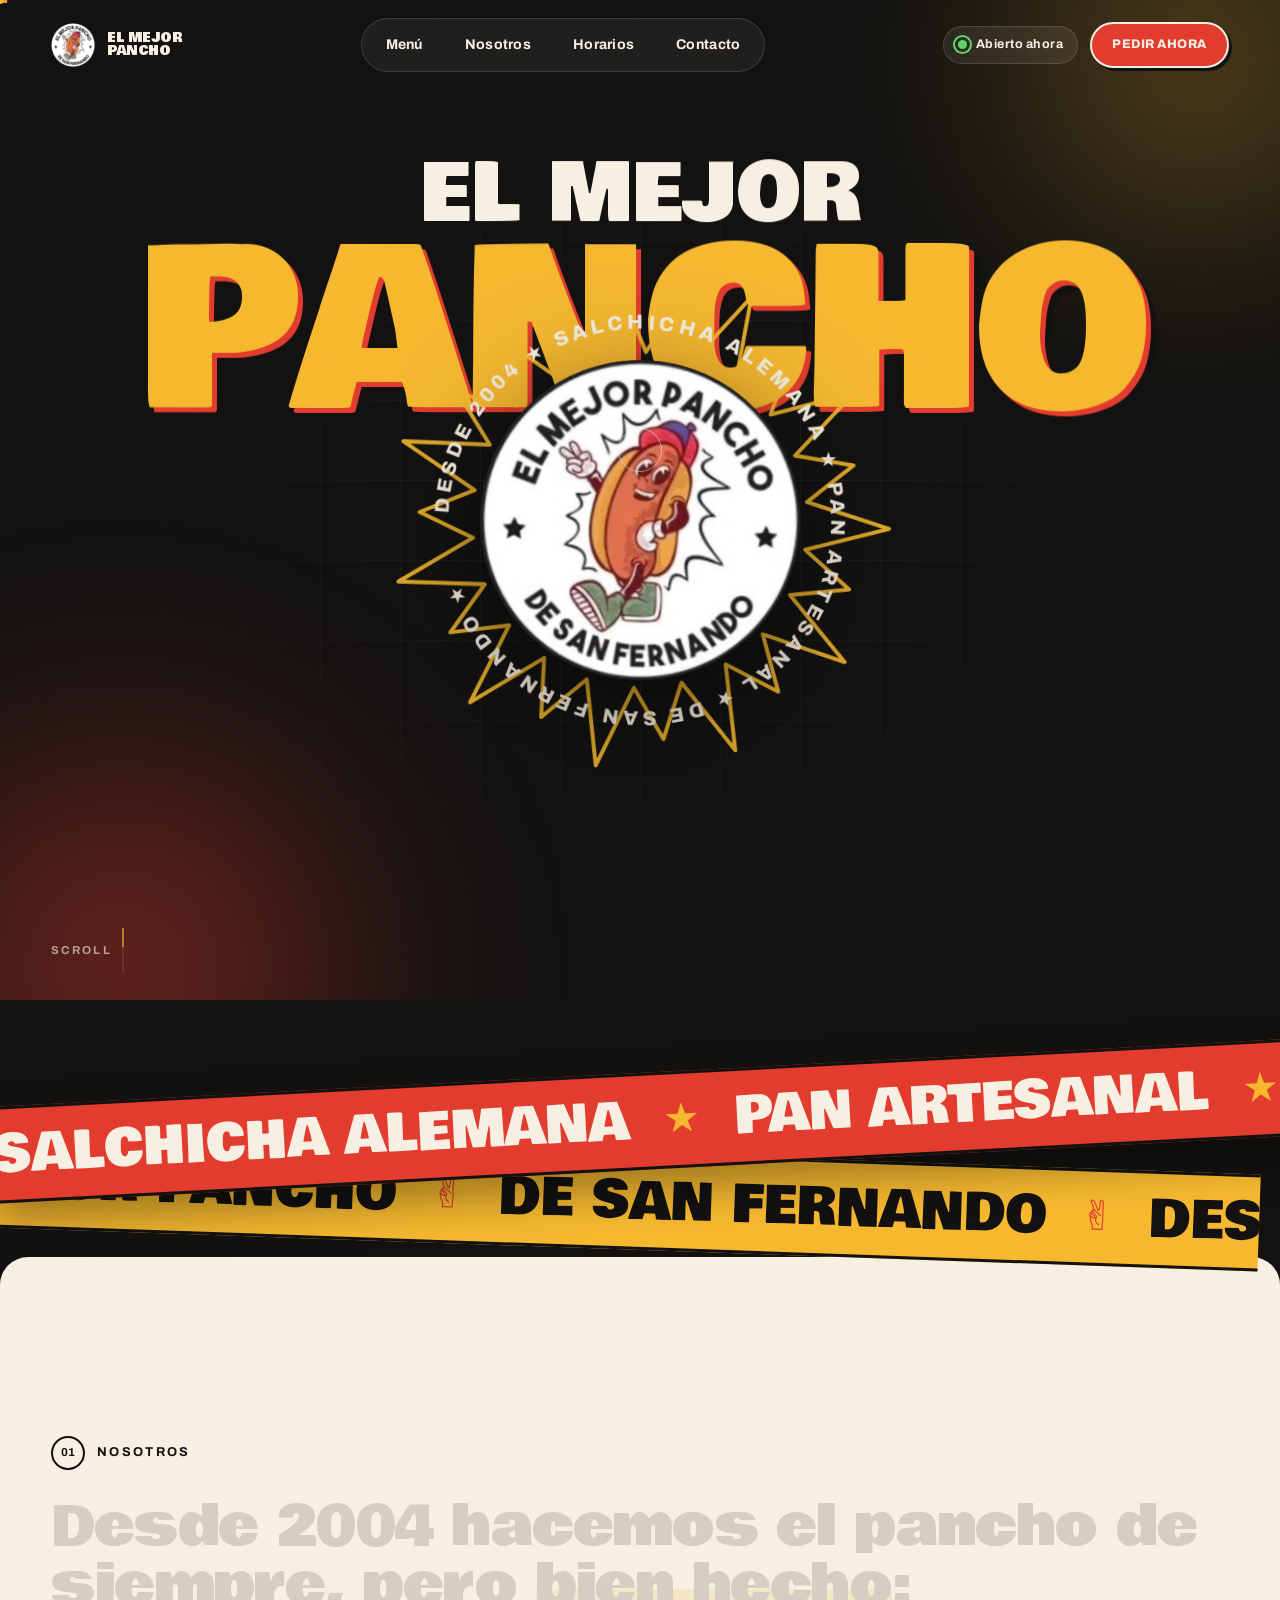
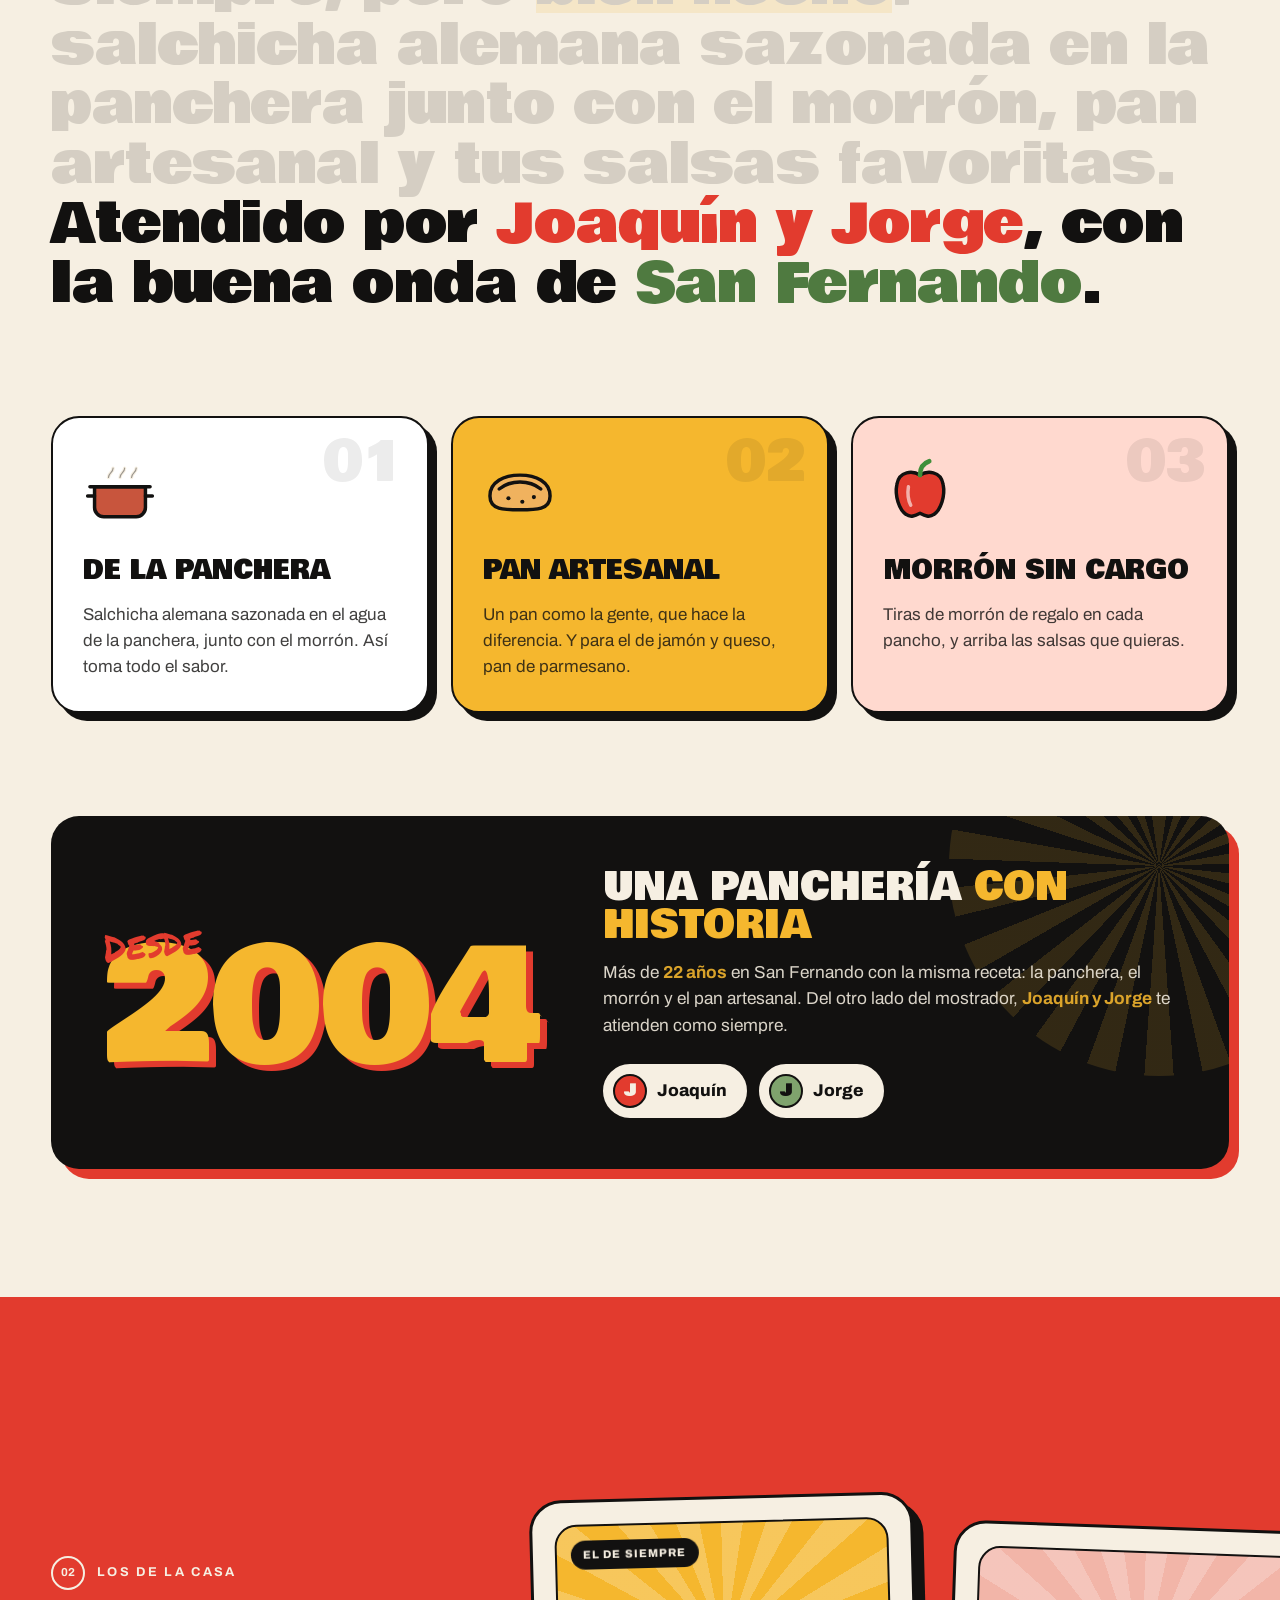
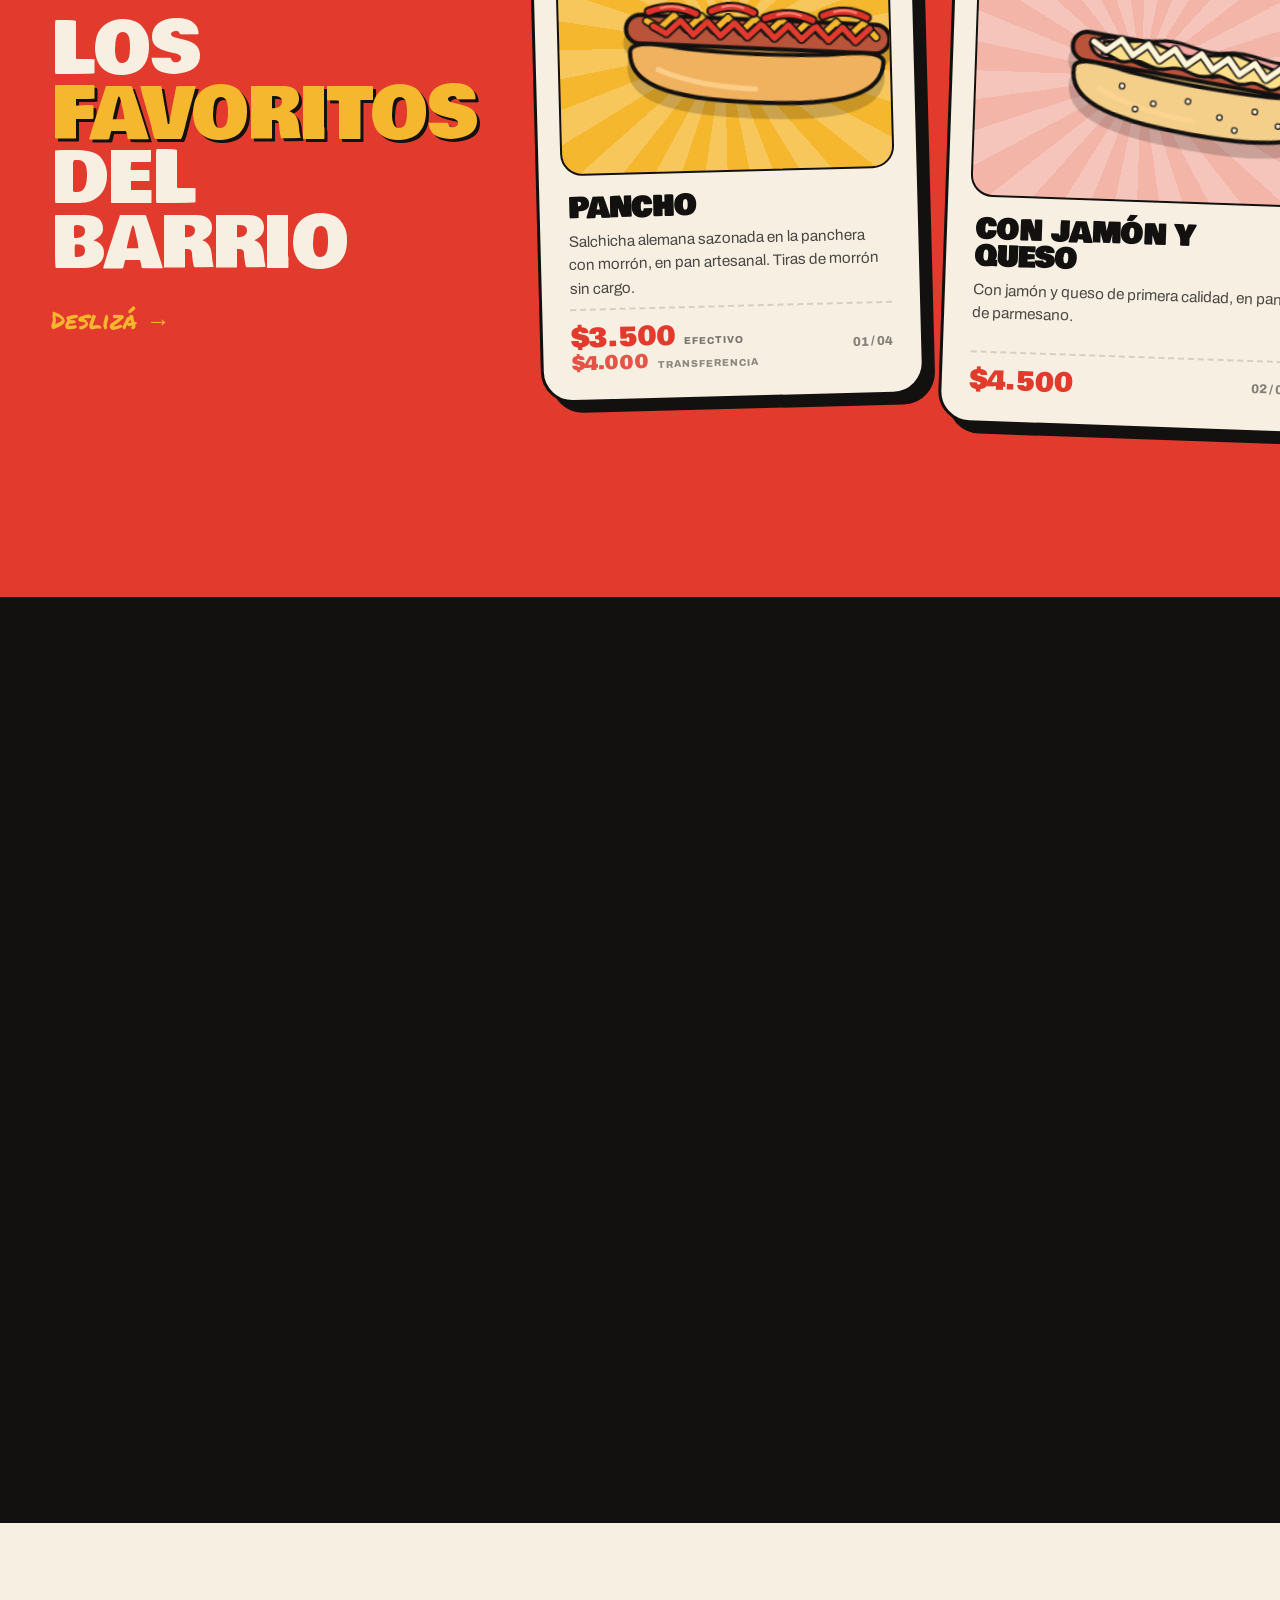
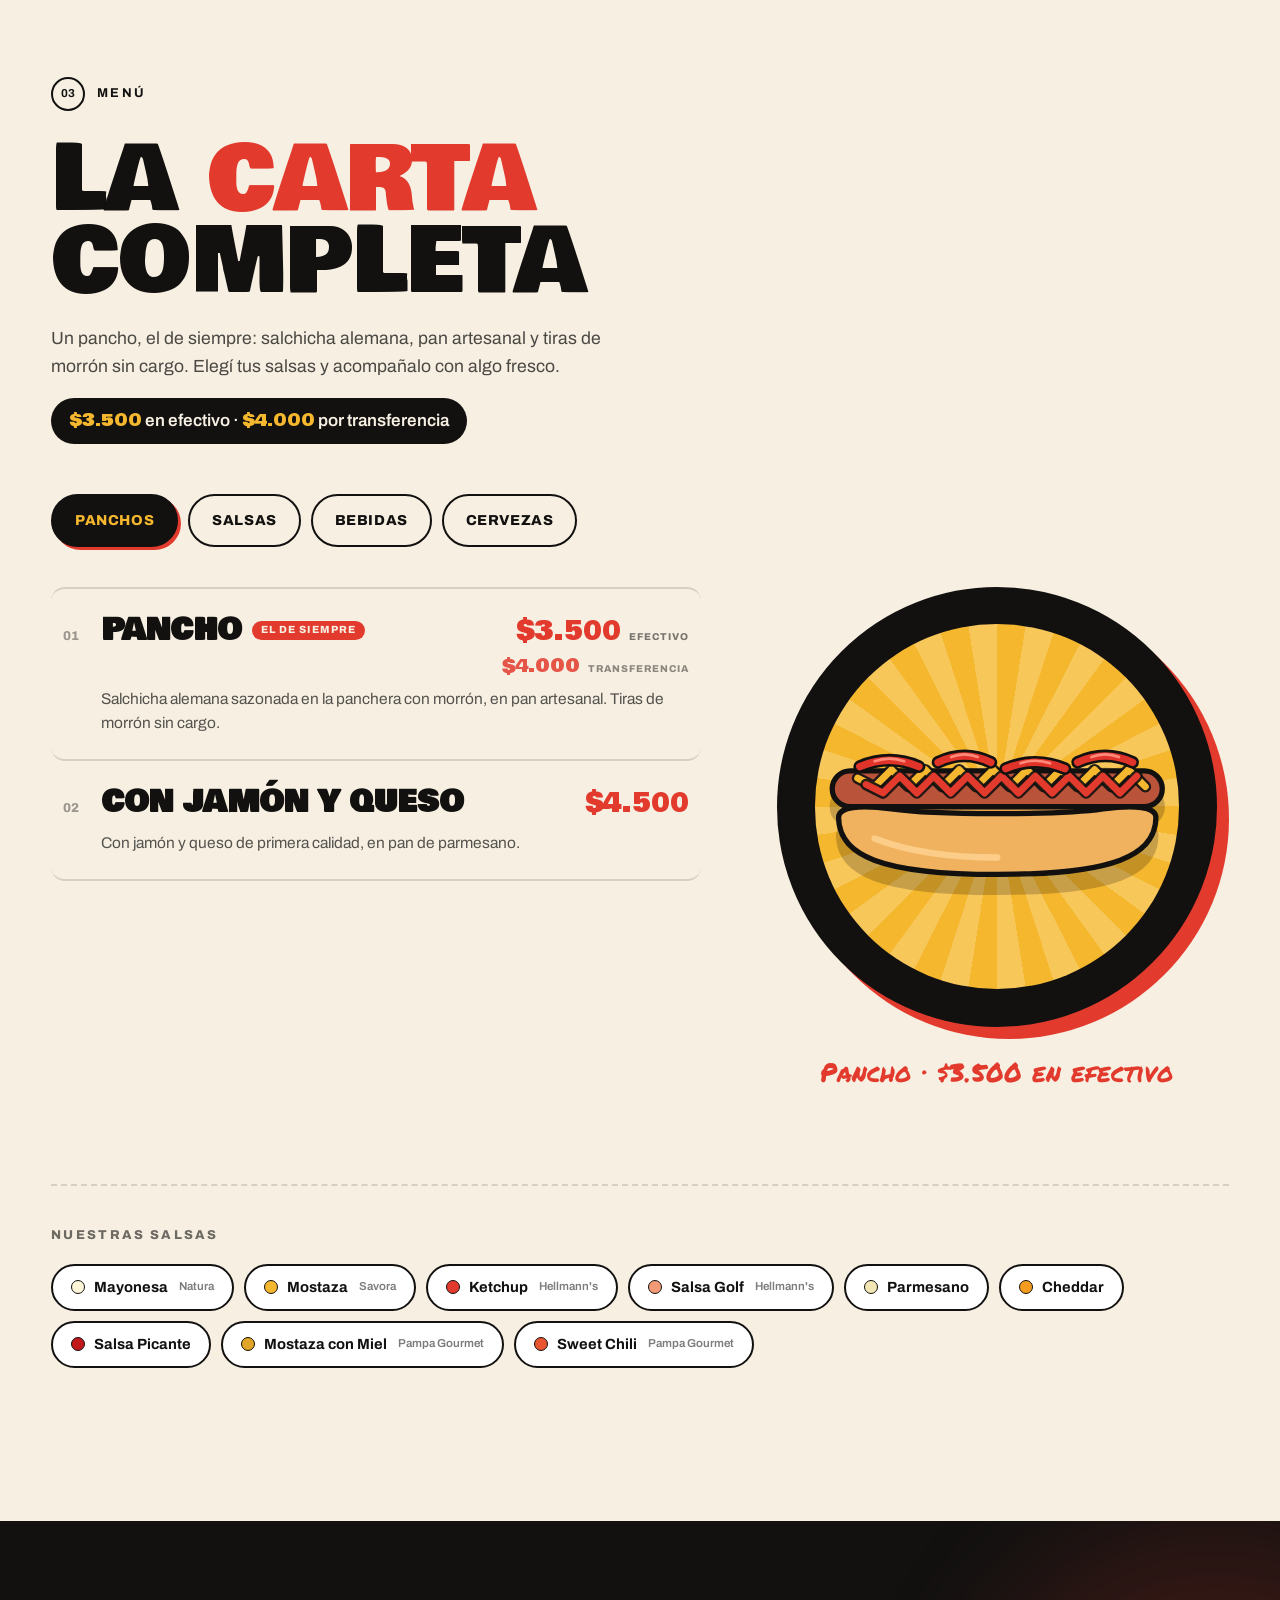
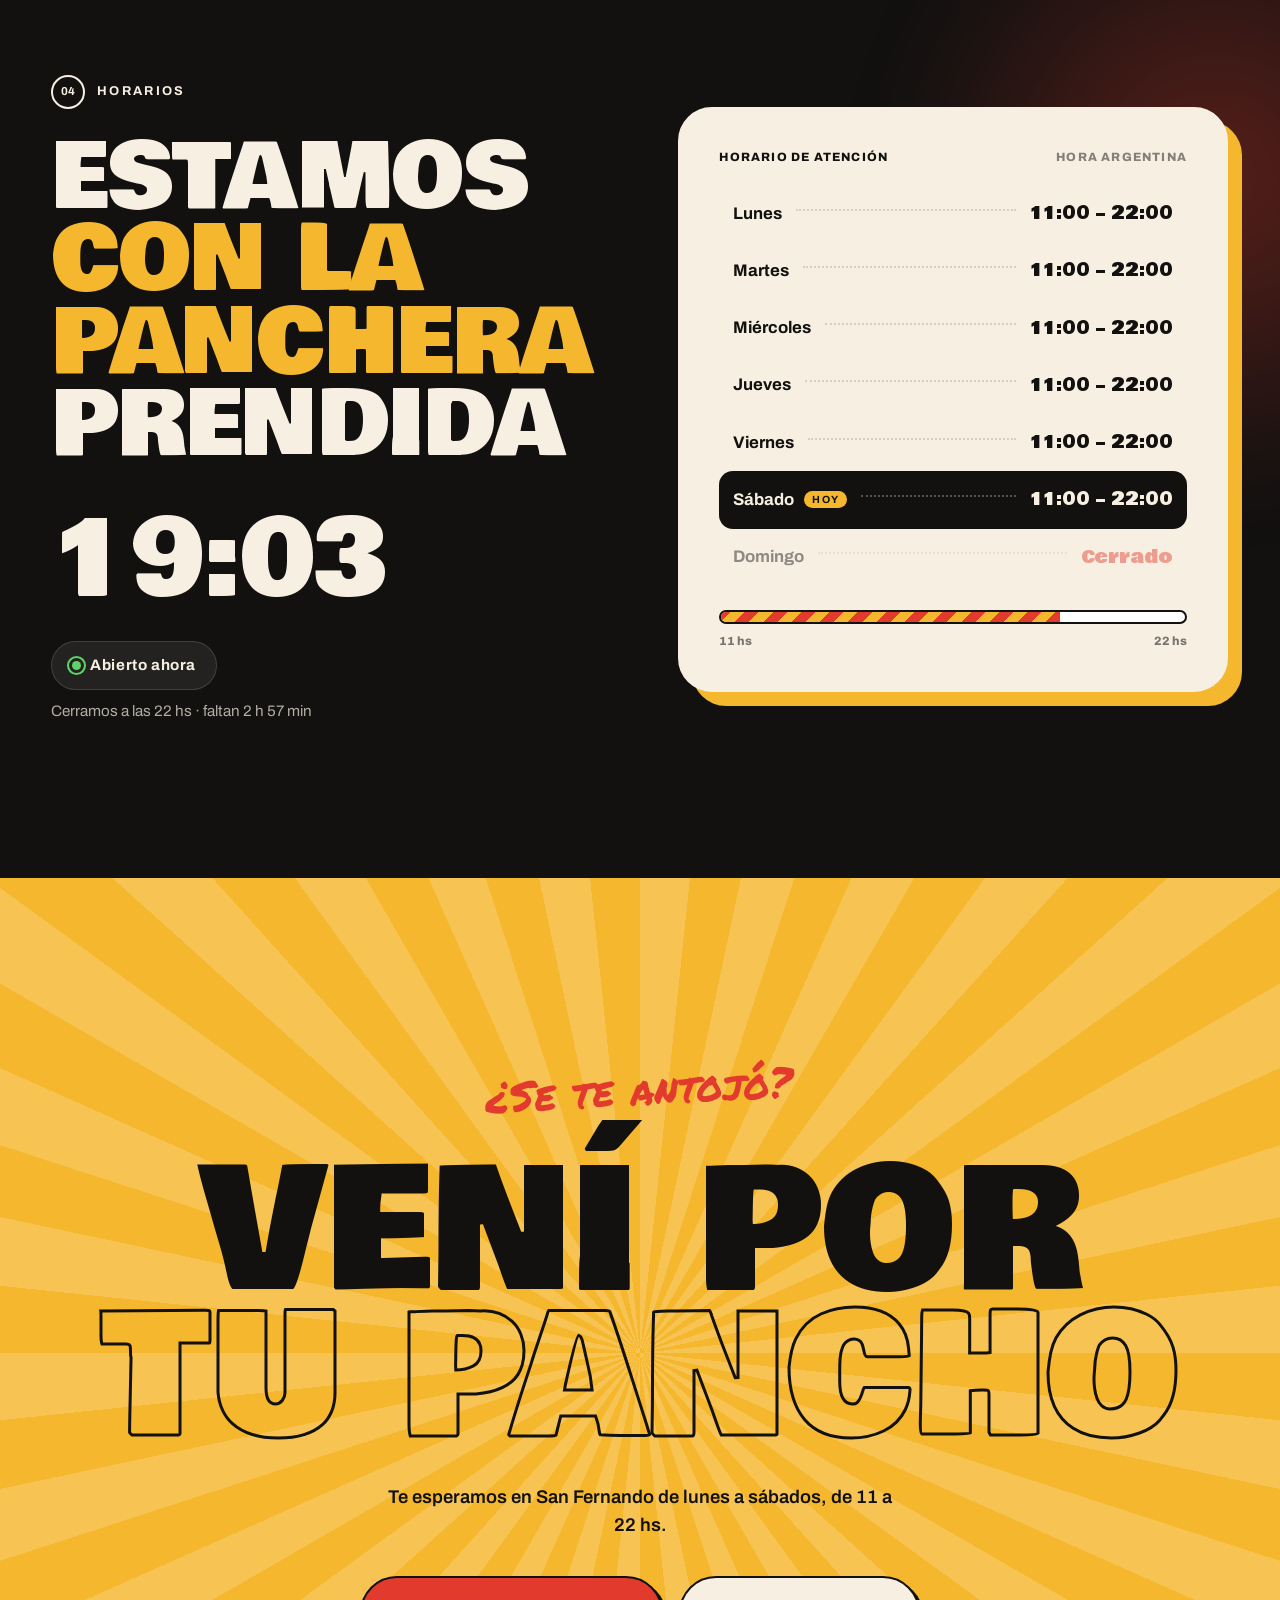
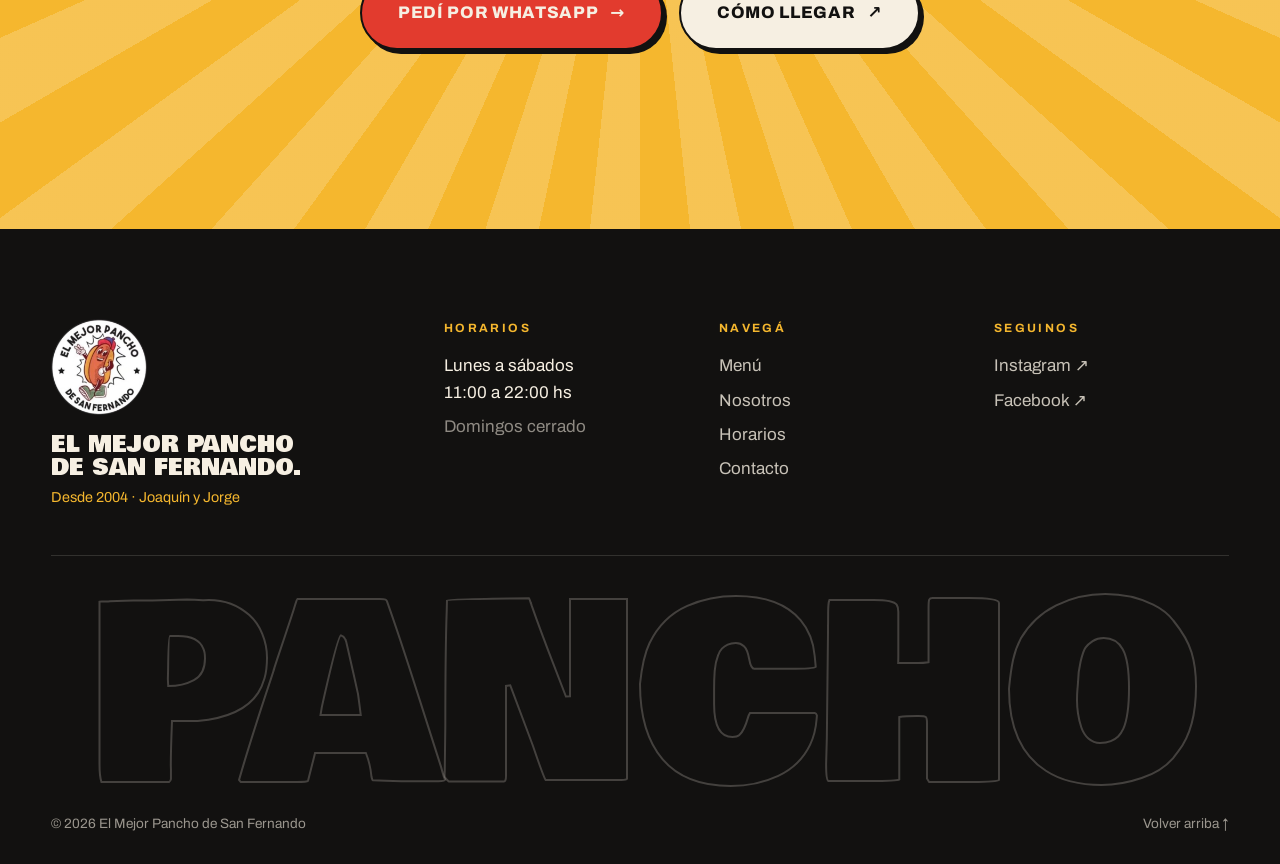
==== commit 24d74d25: "Menú real, historia de la panchería y logo sin giro al scrollear - Menú con los productos y precios " ====
--- a/index.html
+++ b/index.html
@@ -4,10 +4,10 @@
   <meta charset="utf-8" />
   <meta name="viewport" content="width=device-width, initial-scale=1, viewport-fit=cover" />
   <title>El Mejor Pancho de San Fernando</title>
-  <meta name="description" content="El Mejor Pancho de San Fernando. Panchos hechos al momento, salsas caseras y combos. Abierto de lunes a sábados de 11 a 22 hs." />
+  <meta name="description" content="El Mejor Pancho de San Fernando. Desde 2004: salchicha alemana sazonada en la panchera con morrón, pan artesanal y 9 salsas. Lunes a sábados de 11 a 22 hs." />
   <meta name="theme-color" content="#121110" />
   <meta property="og:title" content="El Mejor Pancho de San Fernando" />
-  <meta property="og:description" content="Panchos hechos al momento. Lunes a sábados de 11 a 22 hs." />
+  <meta property="og:description" content="Desde 2004 en San Fernando. Lunes a sábados de 11 a 22 hs." />
   <meta property="og:image" content="assets/logo.png" />
   <meta property="og:type" content="website" />
   <link rel="icon" type="image/png" href="assets/favicon.png" />
@@ -23,7 +23,7 @@
     <div class="preloader__inner">
       <img src="assets/logo.webp" alt="" class="preloader__logo" width="160" height="160" />
       <div class="preloader__count"><span id="loadCount">0</span>%</div>
-      <p class="preloader__text">Calentando la plancha…</p>
+      <p class="preloader__text">Calentando la panchera…</p>
     </div>
     <div class="preloader__curtain preloader__curtain--1"></div>
     <div class="preloader__curtain preloader__curtain--2"></div>
@@ -77,7 +77,7 @@
       </div>
 
       <div class="hero__eyebrow reveal-up">
-        <span class="star">★</span> San Fernando · Buenos Aires <span class="star">★</span>
+        <span class="star">★</span> San Fernando · Desde 2004 <span class="star">★</span>
       </div>
 
       <h1 class="hero__title" aria-label="El mejor pancho">
@@ -91,7 +91,7 @@
         </svg>
         <svg class="hero__ring" viewBox="0 0 300 300" aria-hidden="true">
           <defs><path id="circlePath" d="M150,150 m-128,0 a128,128 0 1,1 256,0 a128,128 0 1,1 -256,0" /></defs>
-          <text><textPath href="#circlePath">HECHO AL MOMENTO ★ PAN TOSTADITO ★ SALSAS CASERAS ★ DE SAN FERNANDO ★ </textPath></text>
+          <text><textPath href="#circlePath">DESDE 2004 ★ SALCHICHA ALEMANA ★ PAN ARTESANAL ★ DE SAN FERNANDO ★ </textPath></text>
         </svg>
         <img src="assets/logo.webp" alt="Logo de El Mejor Pancho de San Fernando: un pancho sonriente con gorra y zapatillas" class="hero__logo" width="720" height="720" />
       </div>
@@ -100,8 +100,8 @@
 
       <div class="hero__bottom">
         <p class="hero__lead reveal-up">
-          Pan tibio, salchicha a la plancha y la salsa que se te ocurra.
-          Simple, rápido y <em>riquísimo</em>. Así se hace un pancho de verdad.
+          Salchicha alemana sazonada en la panchera con morrón, pan artesanal
+          y la salsa que más te guste. El pancho de siempre, <em>desde 2004</em>.
         </p>
         <div class="hero__ctas reveal-up">
           <a href="#menu" class="btn btn--primary magnetic" data-cursor="Ver"><span>Ver el menú</span><i class="btn__arrow">→</i></a>
@@ -112,7 +112,7 @@
       <!-- Floating stickers -->
       <div class="sticker sticker--1" data-parallax="-0.08" aria-hidden="true"><span>100%<br />rico</span></div>
       <div class="sticker sticker--2" data-parallax="0.1" aria-hidden="true">★</div>
-      <div class="sticker sticker--3" data-parallax="-0.06" aria-hidden="true"><span>¡Al toque!</span></div>
+      <div class="sticker sticker--3" data-parallax="-0.06" aria-hidden="true"><span>Desde 2004</span></div>
       <div class="sticker sticker--4" data-parallax="0.07" aria-hidden="true">✌</div>
 
       <a href="#marquee" class="hero__scroll" aria-label="Bajar">
@@ -124,14 +124,14 @@
     <section class="marquees" id="marquee" aria-label="Lo que hacemos">
       <div class="marquee marquee--red">
         <div class="marquee__track">
-          <span>PANCHOS</span><b>★</b><span>SALSAS CASERAS</span><b>★</b><span>PAPAS PAY</span><b>★</b><span>COMBOS</span><b>★</b>
-          <span>PANCHOS</span><b>★</b><span>SALSAS CASERAS</span><b>★</b><span>PAPAS PAY</span><b>★</b><span>COMBOS</span><b>★</b>
+          <span>SALCHICHA ALEMANA</span><b>★</b><span>PAN ARTESANAL</span><b>★</b><span>MORRÓN SIN CARGO</span><b>★</b><span>9 SALSAS</span><b>★</b>
+          <span>SALCHICHA ALEMANA</span><b>★</b><span>PAN ARTESANAL</span><b>★</b><span>MORRÓN SIN CARGO</span><b>★</b><span>9 SALSAS</span><b>★</b>
         </div>
       </div>
       <div class="marquee marquee--mustard marquee--reverse">
         <div class="marquee__track">
-          <span>EL MEJOR PANCHO</span><b>✌</b><span>DE SAN FERNANDO</span><b>✌</b><span>LUN A SÁB 11–22</span><b>✌</b>
-          <span>EL MEJOR PANCHO</span><b>✌</b><span>DE SAN FERNANDO</span><b>✌</b><span>LUN A SÁB 11–22</span><b>✌</b>
+          <span>EL MEJOR PANCHO</span><b>✌</b><span>DE SAN FERNANDO</span><b>✌</b><span>DESDE 2004</span><b>✌</b><span>LUN A SÁB 11–22</span><b>✌</b>
+          <span>EL MEJOR PANCHO</span><b>✌</b><span>DE SAN FERNANDO</span><b>✌</b><span>DESDE 2004</span><b>✌</b><span>LUN A SÁB 11–22</span><b>✌</b>
         </div>
       </div>
     </section>
@@ -140,38 +140,53 @@
     <section class="manifesto" id="nosotros">
       <div class="section-tag"><span>01</span> Nosotros</div>
       <p class="manifesto__text" data-words>
-        No inventamos nada. Hacemos el pancho de siempre, pero
-        <span class="hl hl--mustard">bien hecho</span>: pan tostado al momento,
-        salchicha dorada en la plancha y salsas que preparamos
-        <span class="hl hl--red">nosotros</span>. Rápido, sabroso y con
+        Desde 2004 hacemos el pancho de siempre, pero
+        <span class="hl hl--mustard">bien hecho</span>: salchicha alemana sazonada
+        en la panchera junto con el morrón, pan artesanal y tus salsas favoritas.
+        Atendido por <span class="hl hl--red">Joaquín y Jorge</span>, con
         la buena onda de <span class="hl hl--green">San Fernando</span>.
       </p>
 
       <div class="features">
         <article class="feature" data-tilt>
           <div class="feature__icon" aria-hidden="true">
-            <svg viewBox="0 0 64 64"><path d="M8 40c0-10 10-16 24-16s24 6 24 16-10 10-24 10S8 50 8 40z" fill="#F5B72E" stroke="#121110" stroke-width="3"/><path d="M12 34c4-5 12-8 20-8s16 3 20 8" fill="none" stroke="#121110" stroke-width="3" stroke-linecap="round"/><path d="M20 18c0-4 4-4 4-8M32 18c0-4 4-4 4-8M44 18c0-4 4-4 4-8" stroke="#E23B2E" stroke-width="3" stroke-linecap="round" fill="none"/></svg>
-          </div>
-          <h3>Pan tostadito</h3>
-          <p>Lo calentamos en el momento para que llegue tibio y crocante por fuera.</p>
+            <svg viewBox="0 0 64 64"><path d="M10 30h44v18a8 8 0 0 1-8 8H18a8 8 0 0 1-8-8z" fill="#C8553D" stroke="#121110" stroke-width="3" stroke-linejoin="round"/><path d="M6 30h52" stroke="#121110" stroke-width="3" stroke-linecap="round"/><path d="M4 38h6M54 38h6" stroke="#121110" stroke-width="3" stroke-linecap="round"/><path d="M22 22c0-4 4-4 4-8M32 22c0-4 4-4 4-8M42 22c0-4 4-4 4-8" stroke="#F6EFE2" stroke-width="3" stroke-linecap="round" fill="none"/><path d="M22 22c0-4 4-4 4-8M32 22c0-4 4-4 4-8M42 22c0-4 4-4 4-8" stroke="#121110" stroke-width="1" stroke-linecap="round" fill="none" opacity=".4"/></svg>
+          </div>
+          <h3>De la panchera</h3>
+          <p>Salchicha alemana sazonada en el agua de la panchera, junto con el morrón. Así toma todo el sabor.</p>
           <span class="feature__num">01</span>
         </article>
         <article class="feature" data-tilt>
           <div class="feature__icon" aria-hidden="true">
-            <svg viewBox="0 0 64 64"><rect x="6" y="24" width="52" height="16" rx="8" fill="#C8553D" stroke="#121110" stroke-width="3"/><path d="M14 32h4M24 32h4M34 32h4M44 32h4" stroke="#121110" stroke-width="3" stroke-linecap="round"/><path d="M10 50h44" stroke="#121110" stroke-width="3" stroke-linecap="round"/></svg>
-          </div>
-          <h3>A la plancha</h3>
-          <p>Salchichas doradas al punto justo. Nada de agua tibia: plancha caliente.</p>
+            <svg viewBox="0 0 64 64"><path d="M6 38c0-12 12-18 26-18s26 6 26 18-12 12-26 12S6 50 6 38z" fill="#F0B25E" stroke="#121110" stroke-width="3"/><path d="M14 32c5-4 11-6 18-6s13 2 18 6" fill="none" stroke="#121110" stroke-width="3" stroke-linecap="round"/><circle cx="22" cy="40" r="1.8" fill="#121110"/><circle cx="34" cy="43" r="1.8" fill="#121110"/><circle cx="44" cy="39" r="1.8" fill="#121110"/></svg>
+          </div>
+          <h3>Pan artesanal</h3>
+          <p>Un pan como la gente, que hace la diferencia. Y para el de jamón y queso, pan de parmesano.</p>
           <span class="feature__num">02</span>
         </article>
         <article class="feature" data-tilt>
           <div class="feature__icon" aria-hidden="true">
-            <svg viewBox="0 0 64 64"><path d="M24 8h16v8l6 6v32a4 4 0 0 1-4 4H22a4 4 0 0 1-4-4V22l6-6z" fill="#E23B2E" stroke="#121110" stroke-width="3" stroke-linejoin="round"/><rect x="18" y="30" width="28" height="14" fill="#F6EFE2" stroke="#121110" stroke-width="3"/><path d="M28 4h8v4h-8z" fill="#121110"/></svg>
-          </div>
-          <h3>Salsas caseras</h3>
-          <p>Las clásicas y las nuestras. Ponele todas las que quieras, sin culpa.</p>
+            <svg viewBox="0 0 64 64"><path d="M32 20c-6-4-18-4-20 8-2 10 2 22 8 26 4 3 8 1 12-1 4 2 8 4 12 1 6-4 10-16 8-26-2-12-14-12-20-8z" fill="#E23B2E" stroke="#121110" stroke-width="3" stroke-linejoin="round"/><path d="M32 20c0-6 2-10 8-12" fill="none" stroke="#3F8F3A" stroke-width="4" stroke-linecap="round"/><path d="M22 30c-1 6 0 12 2 16" fill="none" stroke="#FFFFFF" stroke-width="3" stroke-linecap="round" opacity=".6"/></svg>
+          </div>
+          <h3>Morrón sin cargo</h3>
+          <p>Tiras de morrón de regalo en cada pancho, y arriba las salsas que quieras.</p>
           <span class="feature__num">03</span>
         </article>
+      </div>
+
+      <div class="history">
+        <div class="history__year" aria-hidden="true">
+          <span class="history__since">Desde</span>
+          <span class="history__num">2004</span>
+        </div>
+        <div class="history__body">
+          <h3 class="history__title">Una panchería <em>con historia</em></h3>
+          <p>Más de <b><span id="years">22</span> años</b> en San Fernando con la misma receta: la panchera, el morrón y el pan artesanal. Del otro lado del mostrador, <b>Joaquín y Jorge</b> te atienden como siempre.</p>
+          <div class="history__people">
+            <span class="person"><i>J</i>Joaquín</span>
+            <span class="person person--alt"><i>J</i>Jorge</span>
+          </div>
+        </div>
       </div>
     </section>
 
@@ -184,7 +199,7 @@
           <p class="specials__hint">Deslizá →</p>
         </div>
         <div class="specials__track" id="specialsTrack">
-          <!-- cards injected by script.js from MENU data (featured items) -->
+          <!-- tarjetas generadas por script.js (FEATURED) -->
         </div>
       </div>
     </section>
@@ -194,7 +209,8 @@
       <div class="menu__head">
         <div class="section-tag"><span>03</span> Menú</div>
         <h2 class="title-xl">La <em>carta</em> completa</h2>
-        <p class="menu__sub">Elegí, combiná y disfrutá. Todos los panchos salen con pan tostado y hasta 3 salsas a elección.</p>
+        <p class="menu__sub">Un pancho, el de siempre: salchicha alemana, pan artesanal y tiras de morrón sin cargo. Elegí tus salsas y acompañalo con algo fresco.</p>
+        <p class="menu__pay"><b>$3.500</b> en efectivo · <b>$4.000</b> por transferencia</p>
       </div>
 
       <div class="menu__tabs" role="tablist" aria-label="Categorías del menú" id="menuTabs"></div>
@@ -211,7 +227,7 @@
       </div>
 
       <div class="sauces">
-        <p class="sauces__label">Salsas &amp; toppings</p>
+        <p class="sauces__label">Nuestras salsas</p>
         <div class="sauces__chips" id="sauceChips"></div>
       </div>
     </section>
@@ -221,7 +237,7 @@
       <div class="hours__inner">
         <div class="hours__left">
           <div class="section-tag section-tag--light"><span>04</span> Horarios</div>
-          <h2 class="title-xl">Estamos<br /><em>con la plancha</em><br />prendida</h2>
+          <h2 class="title-xl">Estamos<br /><em>con la panchera</em><br />prendida</h2>
           <div class="hours__live">
             <div class="hours__clock" id="clock" aria-label="Hora actual en Argentina">--:--</div>
             <div class="hours__state">
@@ -277,6 +293,7 @@
       <div class="footer__brand">
         <img src="assets/logo.webp" alt="" width="96" height="96" loading="lazy" />
         <p>El mejor pancho<br />de San Fernando.</p>
+        <p class="footer__since">Desde 2004 · Joaquín y Jorge</p>
       </div>
       <div class="footer__col">
         <h4>Horarios</h4>
--- a/styles.css
+++ b/styles.css
@@ -385,6 +385,57 @@
 .feature p { margin: 0; opacity: 0.8; }
 .feature__num { position: absolute; top: 18px; right: 22px; font-family: var(--f-display); font-size: 3.4rem; line-height: 1; opacity: 0.08; }
 
+
+/* ---------- Historia ---------- */
+.history {
+  margin-top: clamp(60px, 8vw, 110px);
+  display: grid; grid-template-columns: auto 1fr; gap: clamp(28px, 5vw, 80px); align-items: center;
+  background: var(--ink); color: var(--cream);
+  border-radius: var(--radius); padding: clamp(28px, 4vw, 56px);
+  box-shadow: 10px 10px 0 var(--ketchup);
+  position: relative; overflow: hidden;
+}
+.history::after {
+  content: ""; position: absolute; width: 420px; height: 420px; right: -140px; top: -160px; border-radius: 50%;
+  background: repeating-conic-gradient(from 0deg, rgba(245, 183, 46, 0.14) 0 8deg, transparent 8deg 16deg);
+  animation: spin 60s linear infinite; pointer-events: none;
+}
+.history__year { display: flex; flex-direction: column; line-height: 0.85; position: relative; z-index: 1; }
+.history__since { font-family: var(--f-script); color: var(--ketchup); font-size: clamp(1.6rem, 3vw, 2.4rem); transform: rotate(-6deg); margin-bottom: 4px; }
+.history__num {
+  font-family: var(--f-display); font-size: clamp(4.5rem, 12vw, 10rem); color: var(--mustard);
+  text-shadow: 0.04em 0.04em 0 var(--ketchup); font-variant-numeric: tabular-nums;
+}
+.history__body { position: relative; z-index: 1; }
+.history__title { font-family: var(--f-display); font-weight: 400; text-transform: uppercase; font-size: clamp(1.6rem, 3vw, 2.6rem); line-height: 1; margin: 0 0 16px; }
+.history__title em { color: var(--mustard); }
+.history__body p { margin: 0; font-size: 1.08rem; opacity: 0.88; max-width: 620px; }
+.history__body b { color: var(--mustard); }
+.history__people { display: flex; gap: 12px; flex-wrap: wrap; margin-top: 24px; }
+.person {
+  display: inline-flex; align-items: center; gap: 10px;
+  padding: 8px 18px 8px 8px; border-radius: 999px; background: var(--cream); color: var(--ink);
+  font-weight: 800; border: 2px solid var(--cream);
+}
+.person i { width: 34px; height: 34px; border-radius: 50%; display: grid; place-items: center; font-style: normal; font-family: var(--f-display); background: var(--ketchup); color: var(--cream); border: 2px solid var(--ink); }
+.person--alt i { background: var(--sneaker); color: var(--ink); }
+
+/* ---------- Precios ---------- */
+.menu__pay { display: inline-block; margin: 18px 0 0; padding: 10px 18px; border-radius: 999px; background: var(--ink); color: var(--cream); font-weight: 600; }
+.menu__pay b { color: var(--mustard); font-family: var(--f-display); font-weight: 400; }
+.menu-item__price { display: flex; flex-direction: column; align-items: flex-end; text-align: right; white-space: nowrap; }
+.price-row { display: inline-flex; align-items: baseline; gap: 8px; }
+.price-row small { font-family: var(--f-body); font-size: 0.62rem; font-weight: 800; letter-spacing: 0.1em; text-transform: uppercase; color: var(--ink); opacity: 0.55; }
+.price-row--alt { font-size: 0.72em; opacity: 0.85; }
+.price-na { font-family: var(--f-body); font-size: 0.8rem; font-weight: 800; letter-spacing: 0.08em; text-transform: uppercase; color: var(--ink); opacity: 0.5; }
+.special__price { display: flex; flex-direction: column; line-height: 1.1; }
+.chip small { font-size: 0.72rem; font-weight: 600; opacity: 0.55; margin-left: 2px; }
+
+/* Ilustraciones verticales (bebidas) */
+.special__art svg.is-tall { width: auto; height: 84%; }
+.menu__plate-dog.is-tall { width: 40%; }
+.footer__since { margin-top: 10px !important; font-family: var(--f-body) !important; font-size: 0.9rem !important; text-transform: none !important; color: var(--mustard); }
+
 /* =========================================================
    SPECIALS (horizontal pinned)
    ========================================================= */
@@ -603,6 +654,7 @@
   .nav .status-pill { display: none; }
   .nav__brand span { display: none; }
   .features { grid-template-columns: 1fr; }
+  .history { grid-template-columns: 1fr; }
   .sticker--1 { width: 82px; height: 82px; font-size: 0.8rem; top: 14%; left: 4%; }
   .sticker--2 { width: 54px; height: 54px; font-size: 1.6rem; top: 13%; right: 6%; }
   .sticker--3 { bottom: 13%; right: 4%; font-size: 0.8rem; padding: 9px 14px; }
@@ -618,9 +670,9 @@
   .hero { padding-top: 110px; }
 
   .specials__pin { flex-direction: column; align-items: stretch; min-height: 0; padding: 90px 0; }
-  .specials__head { padding-right: var(--gutter); width: auto; }
+  .specials__head { padding: 0 var(--gutter); width: auto; }
   .specials__track {
-    overflow-x: auto; scroll-snap-type: x mandatory; padding: 10px var(--gutter) 50px 4px;
+    overflow-x: auto; scroll-snap-type: x mandatory; scroll-padding-left: var(--gutter); padding: 10px var(--gutter) 50px;
     scrollbar-width: none;
   }
   .specials__track::-webkit-scrollbar { display: none; }
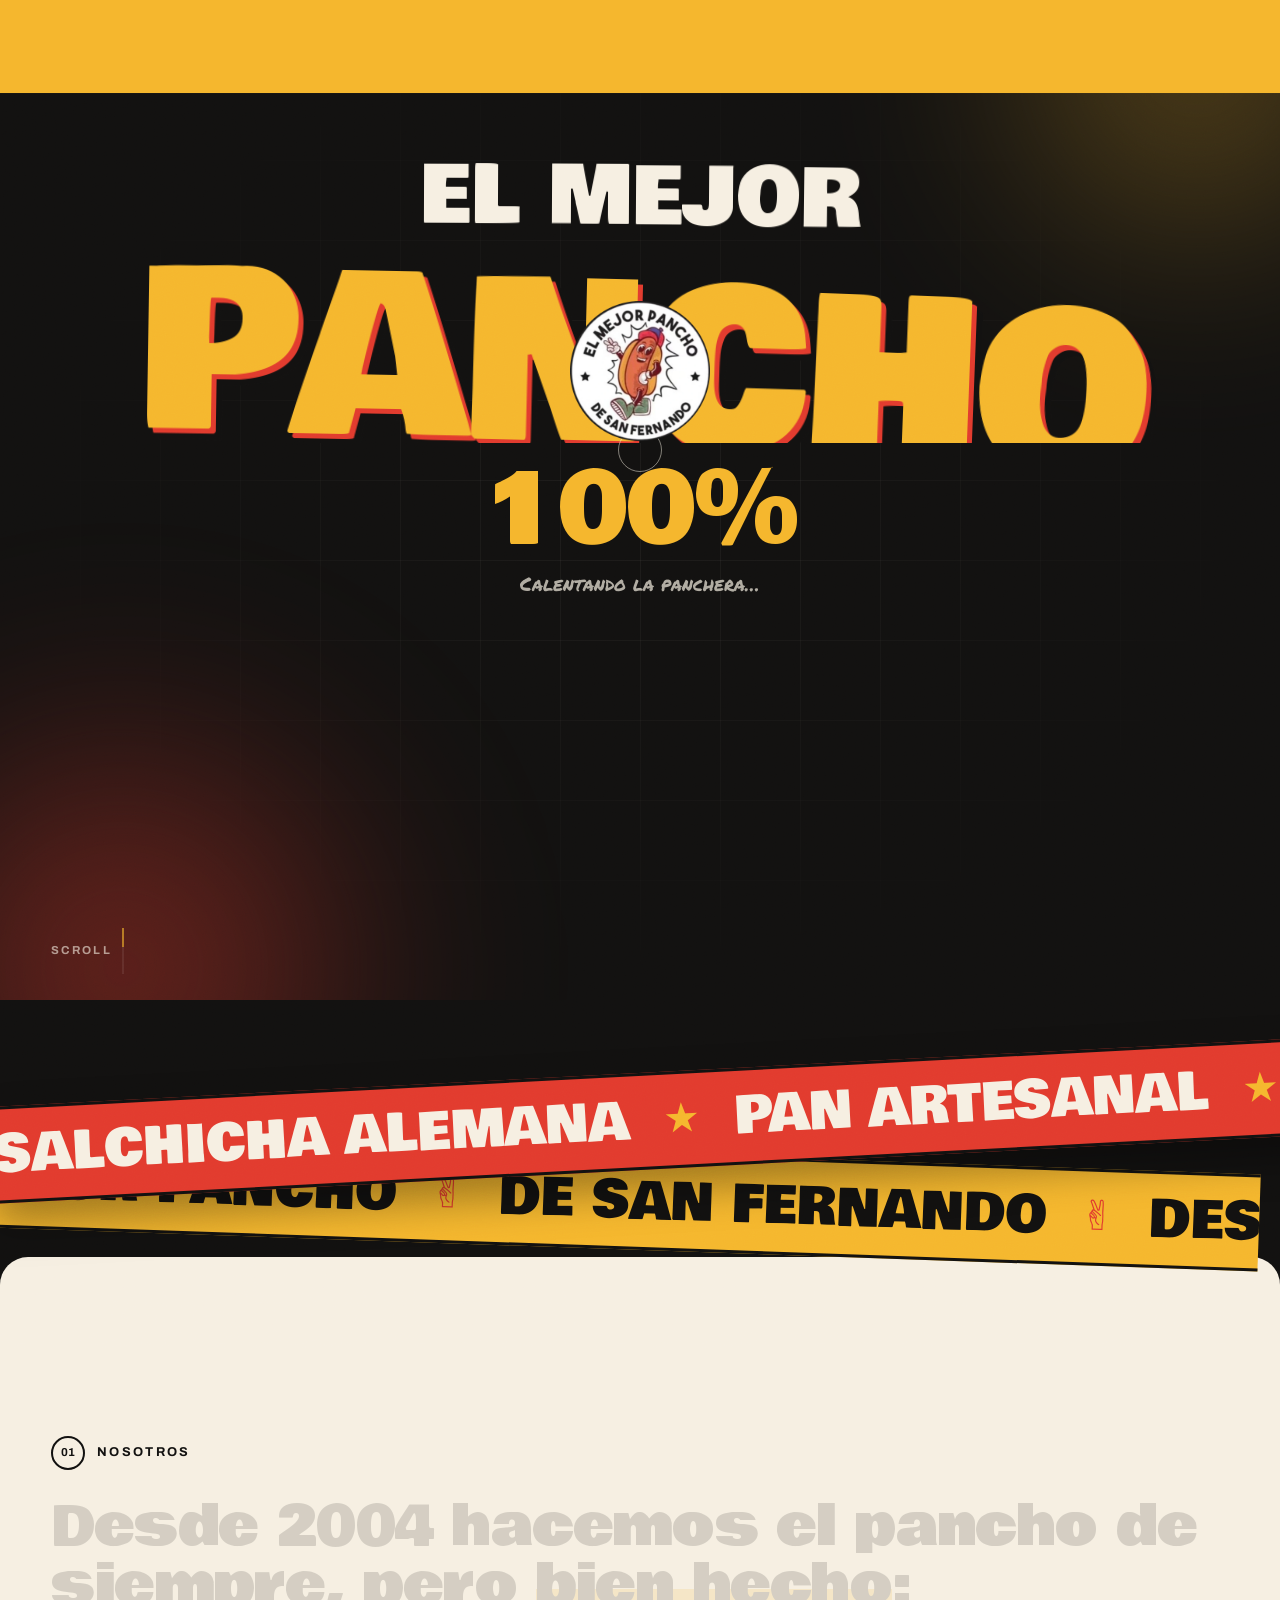
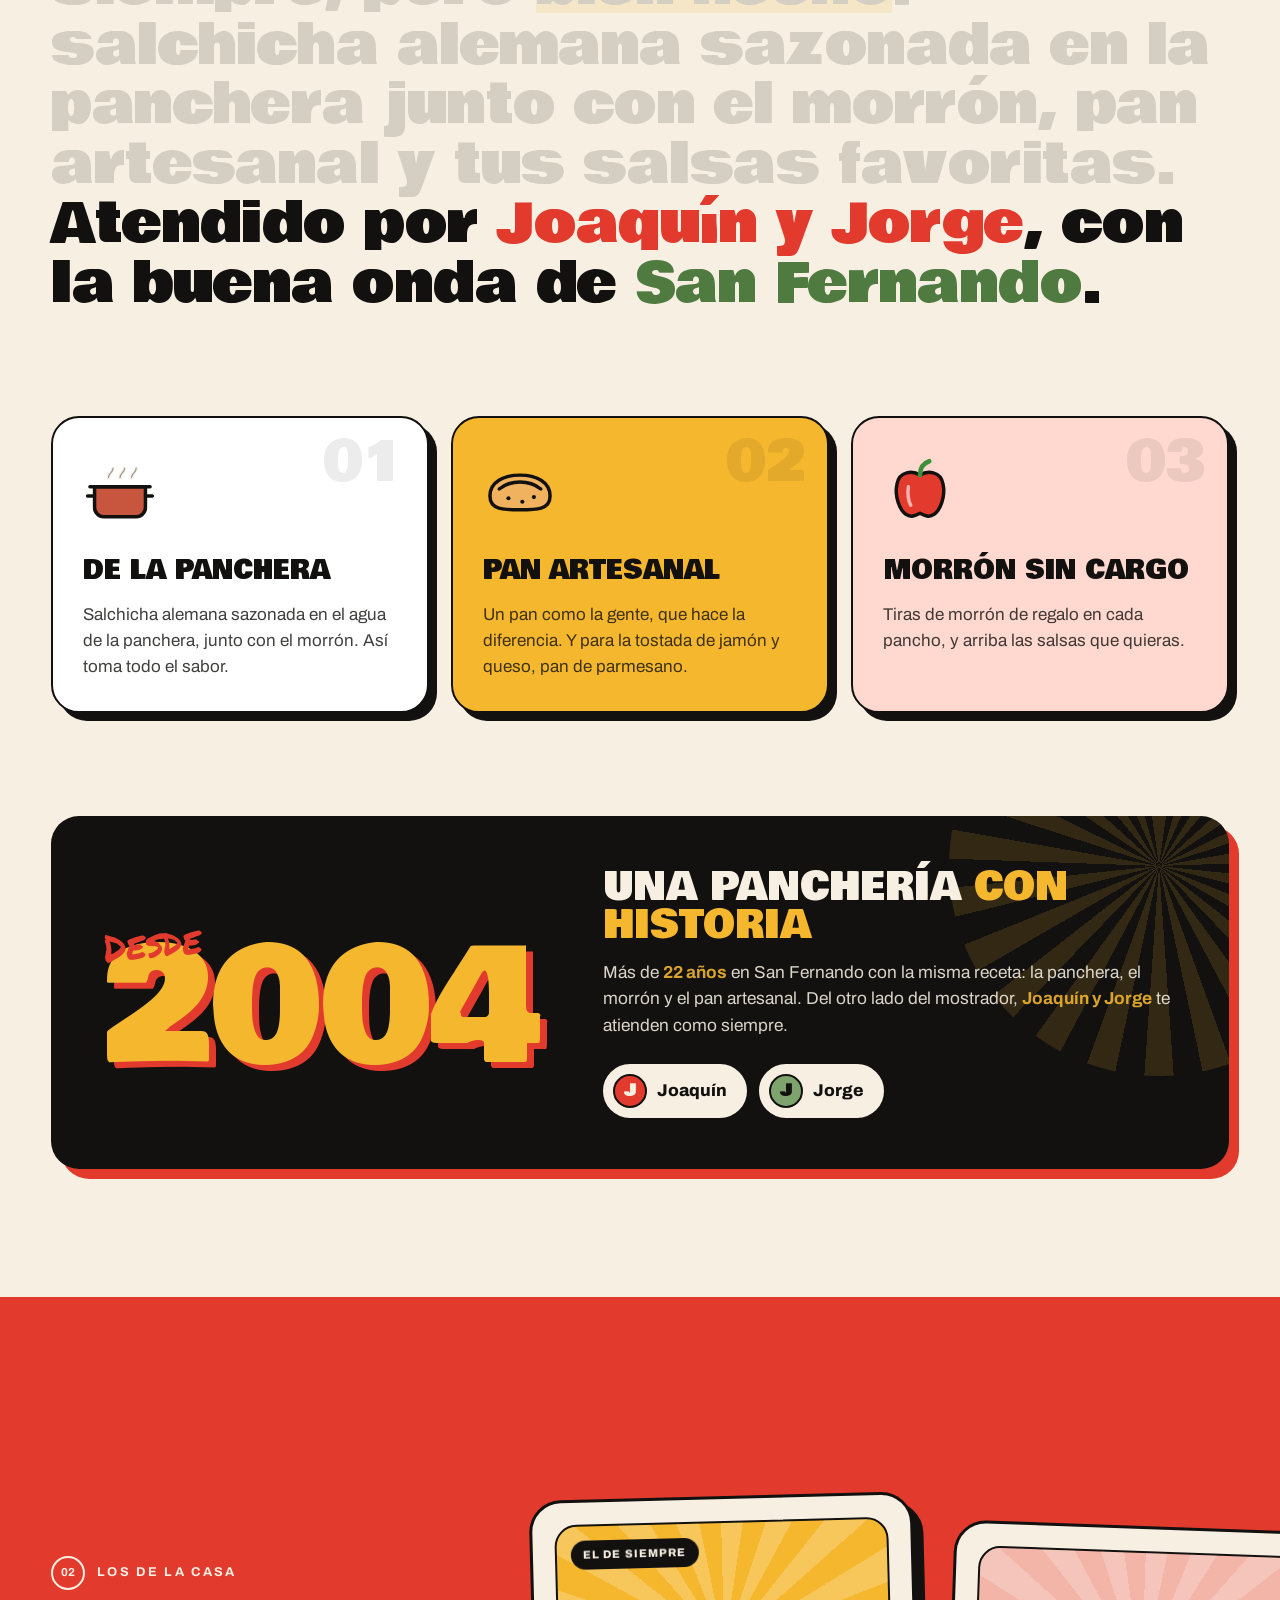
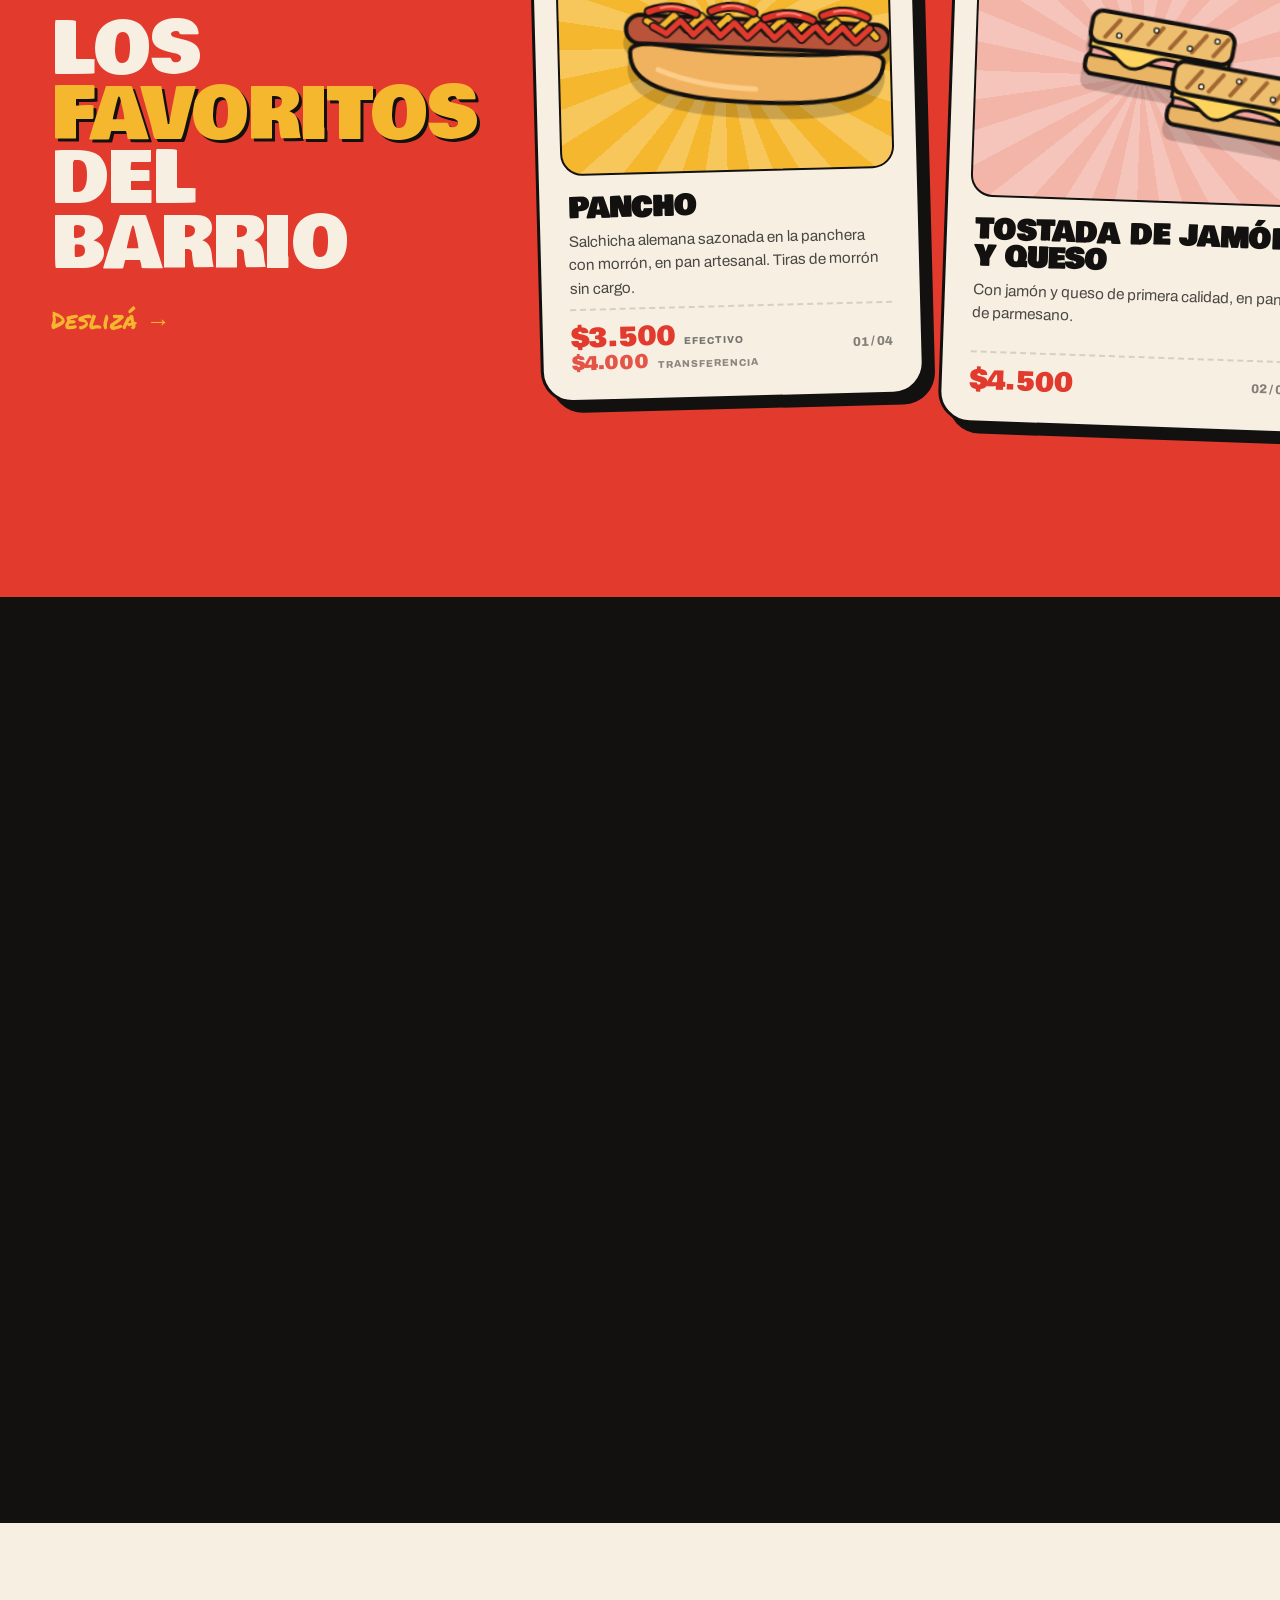
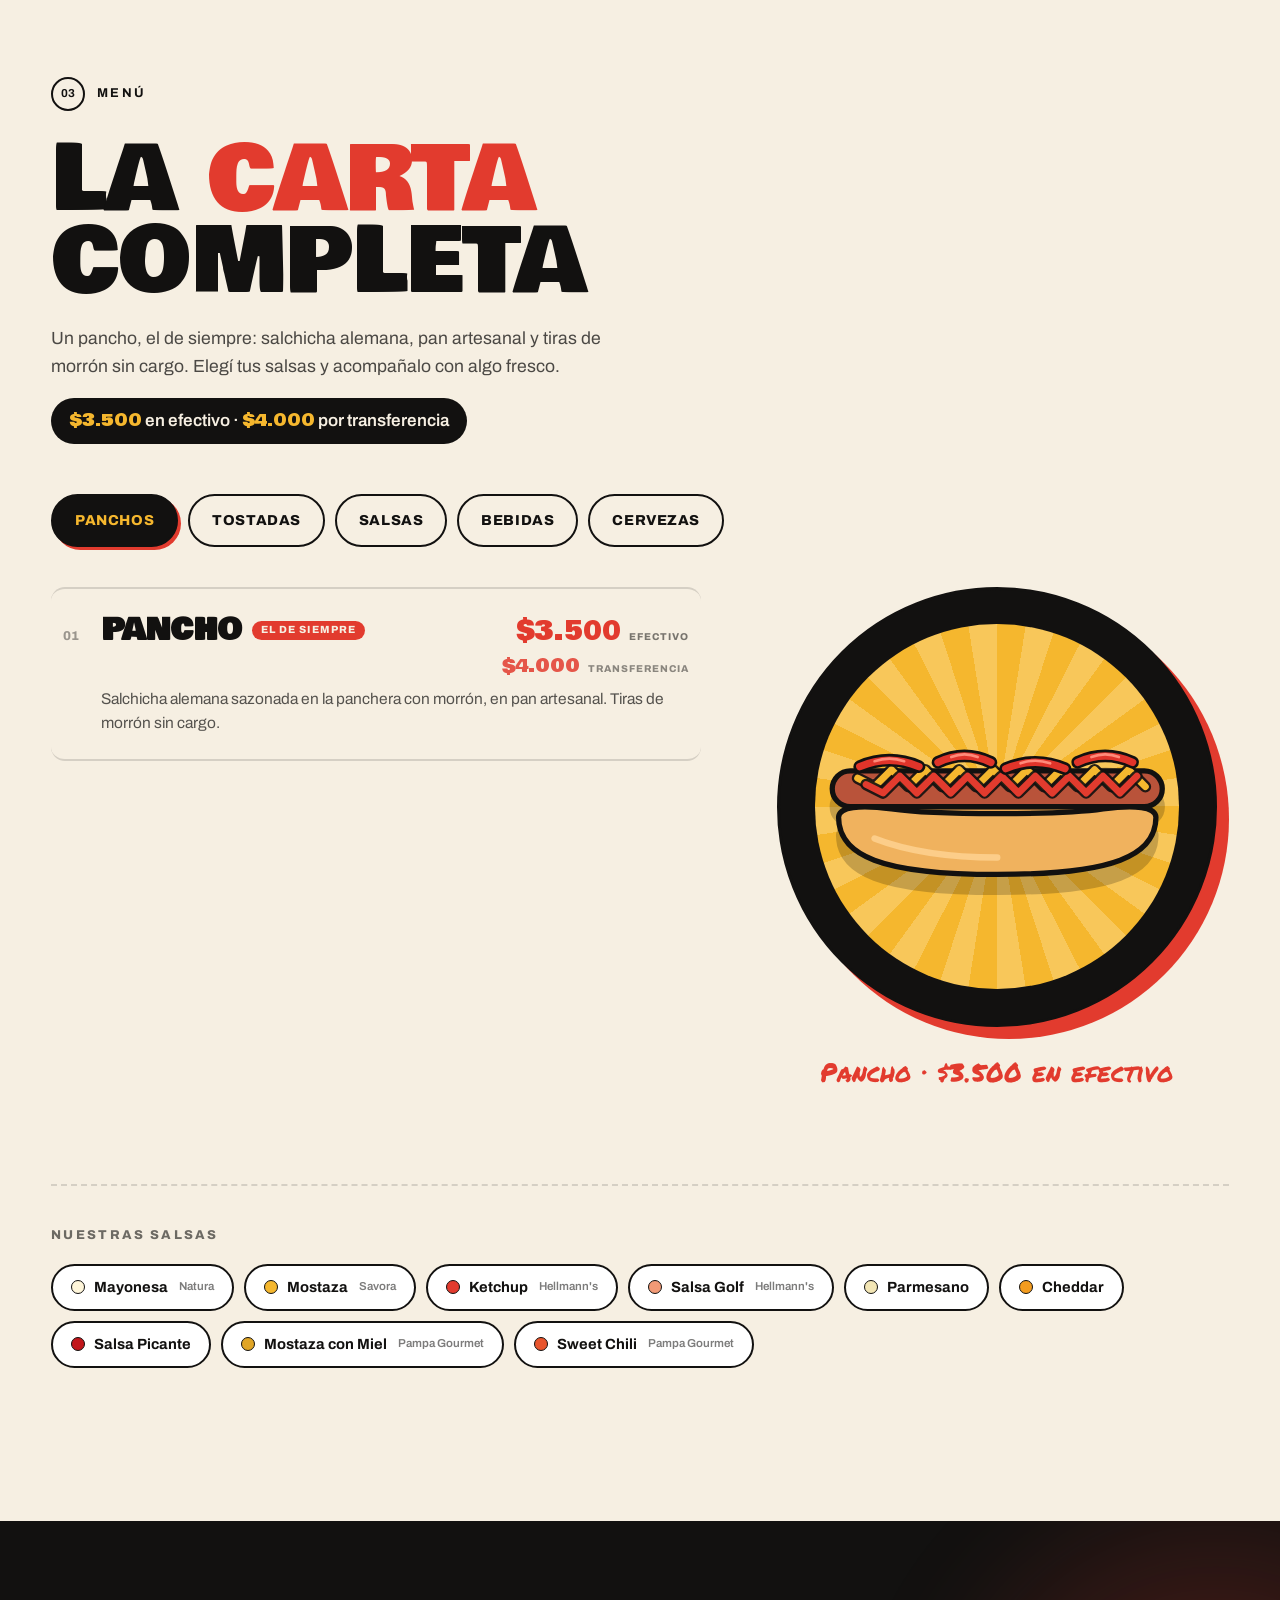
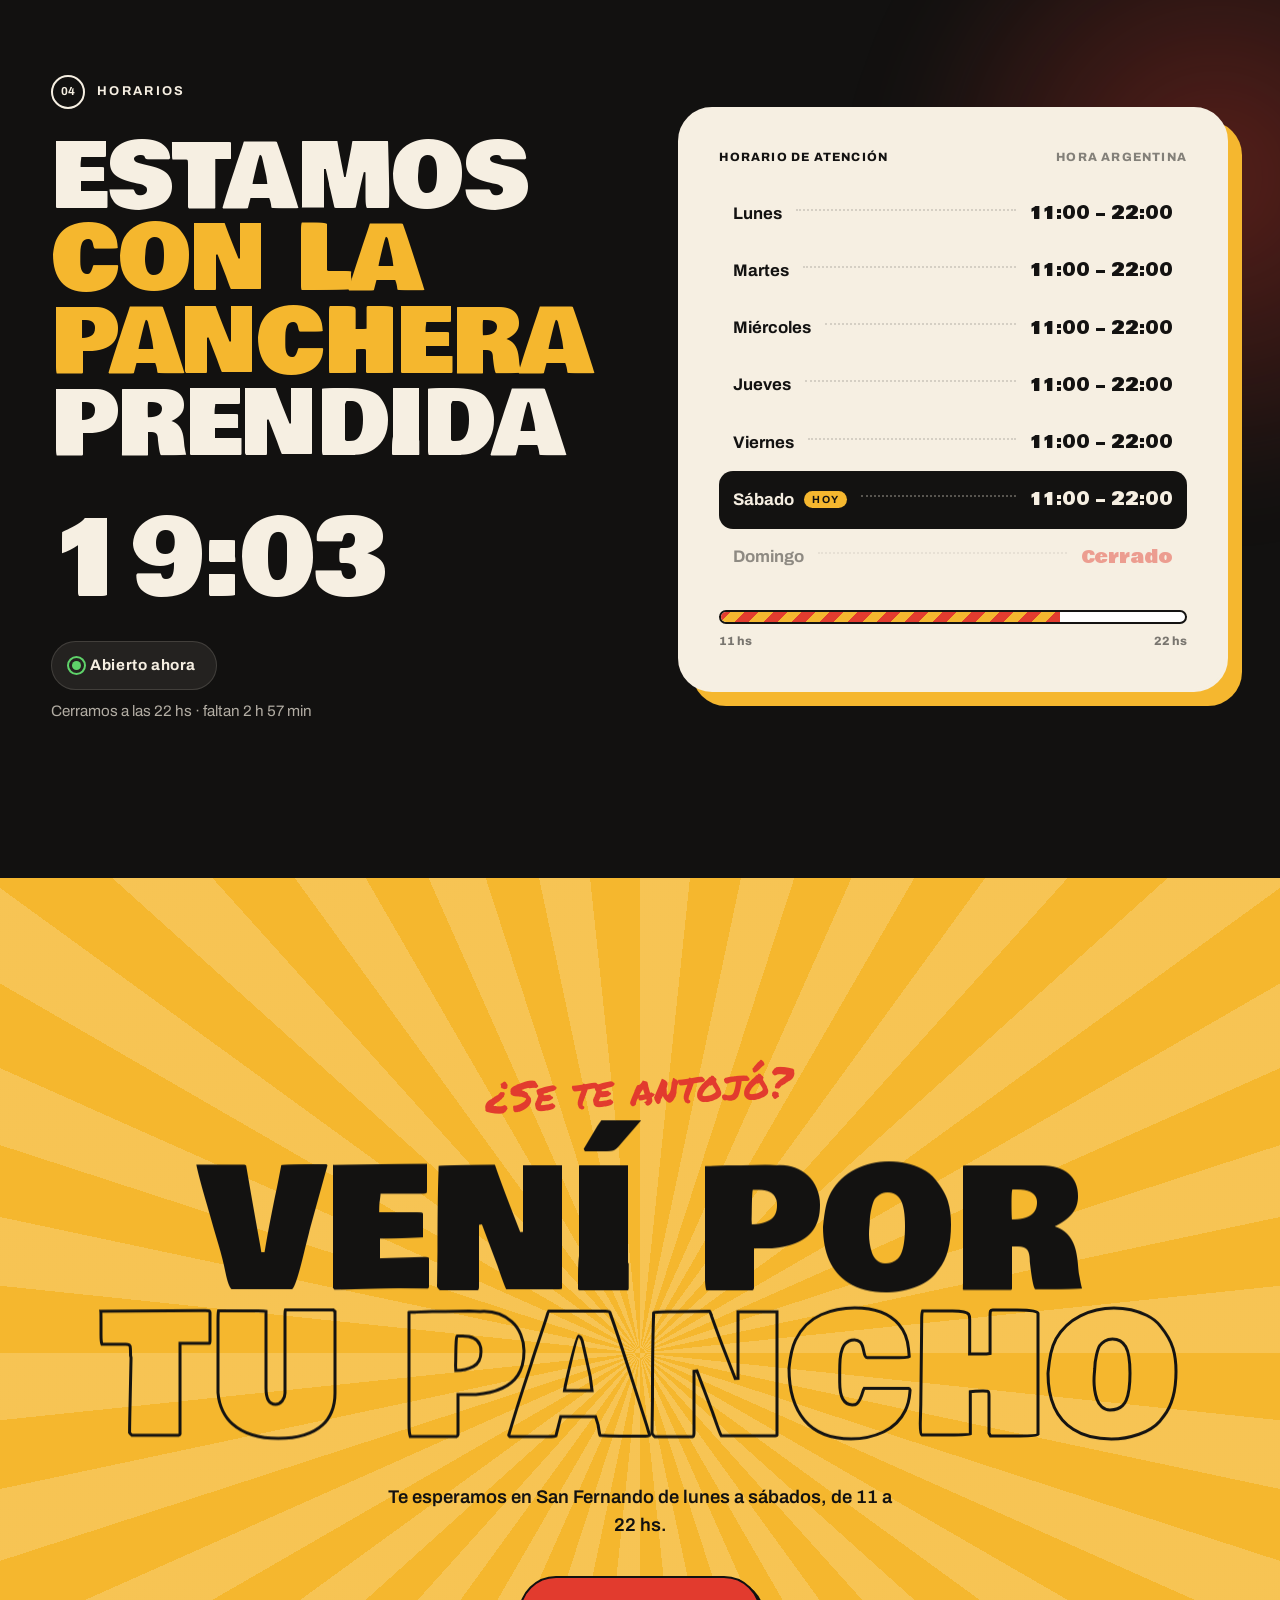
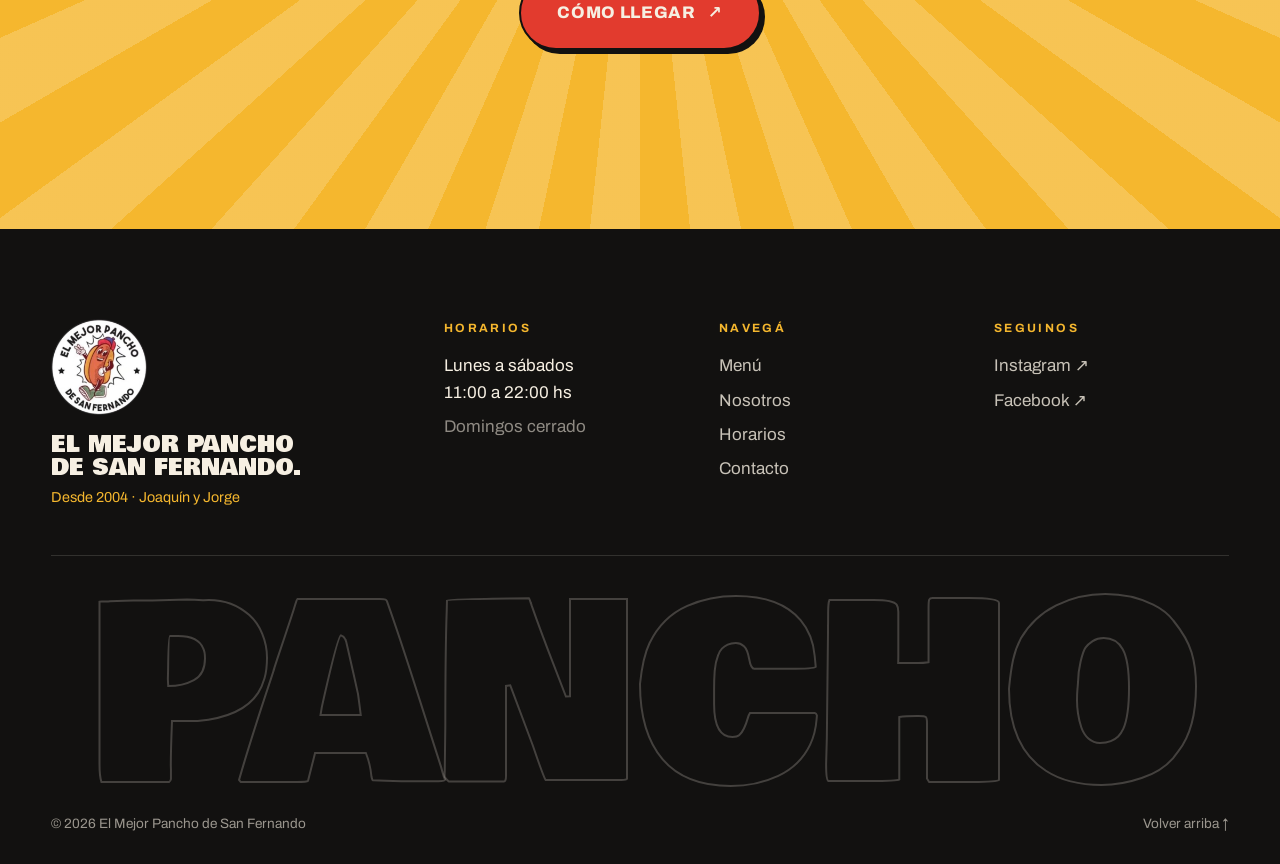
==== commit b8462c1e: "Jamón y queso como tostada y sin botón de WhatsApp - La de jamón y queso pasa a ser una tostada (pes" ====
--- a/index.html
+++ b/index.html
@@ -50,7 +50,7 @@
       <span class="status-pill" data-status>
         <i class="status-pill__dot"></i><span data-status-text>Consultando…</span>
       </span>
-      <a href="#contacto" class="btn btn--primary btn--sm magnetic" data-cursor="¡Dale!"><span>Pedir ahora</span></a>
+      <a href="#contacto" class="btn btn--primary btn--sm magnetic" data-cursor="¡Dale!"><span>Visitanos</span></a>
       <button class="burger" id="burger" aria-label="Abrir menú" aria-expanded="false" aria-controls="mobileMenu">
         <span></span><span></span>
       </button>
@@ -161,7 +161,7 @@
             <svg viewBox="0 0 64 64"><path d="M6 38c0-12 12-18 26-18s26 6 26 18-12 12-26 12S6 50 6 38z" fill="#F0B25E" stroke="#121110" stroke-width="3"/><path d="M14 32c5-4 11-6 18-6s13 2 18 6" fill="none" stroke="#121110" stroke-width="3" stroke-linecap="round"/><circle cx="22" cy="40" r="1.8" fill="#121110"/><circle cx="34" cy="43" r="1.8" fill="#121110"/><circle cx="44" cy="39" r="1.8" fill="#121110"/></svg>
           </div>
           <h3>Pan artesanal</h3>
-          <p>Un pan como la gente, que hace la diferencia. Y para el de jamón y queso, pan de parmesano.</p>
+          <p>Un pan como la gente, que hace la diferencia. Y para la tostada de jamón y queso, pan de parmesano.</p>
           <span class="feature__num">02</span>
         </article>
         <article class="feature" data-tilt>
@@ -279,10 +279,8 @@
       </h2>
       <p class="cta__text">Te esperamos en San Fernando de lunes a sábados, de 11 a 22 hs.</p>
       <div class="cta__buttons">
-        <!-- TODO: reemplazar por el número real: https://wa.me/549XXXXXXXXXX -->
-        <a href="https://wa.me/" target="_blank" rel="noopener" class="btn btn--primary btn--lg magnetic" data-cursor="Chat"><span>Pedí por WhatsApp</span><i class="btn__arrow">→</i></a>
         <!-- TODO: reemplazar por la dirección exacta del local -->
-        <a href="https://www.google.com/maps/search/?api=1&query=El+Mejor+Pancho+San+Fernando" target="_blank" rel="noopener" class="btn btn--light btn--lg magnetic" data-cursor="Ir"><span>Cómo llegar</span><i class="btn__arrow">↗</i></a>
+        <a href="https://www.google.com/maps/search/?api=1&query=El+Mejor+Pancho+San+Fernando" target="_blank" rel="noopener" class="btn btn--primary btn--lg magnetic" data-cursor="Ir"><span>Cómo llegar</span><i class="btn__arrow">↗</i></a>
       </div>
     </section>
   </main>
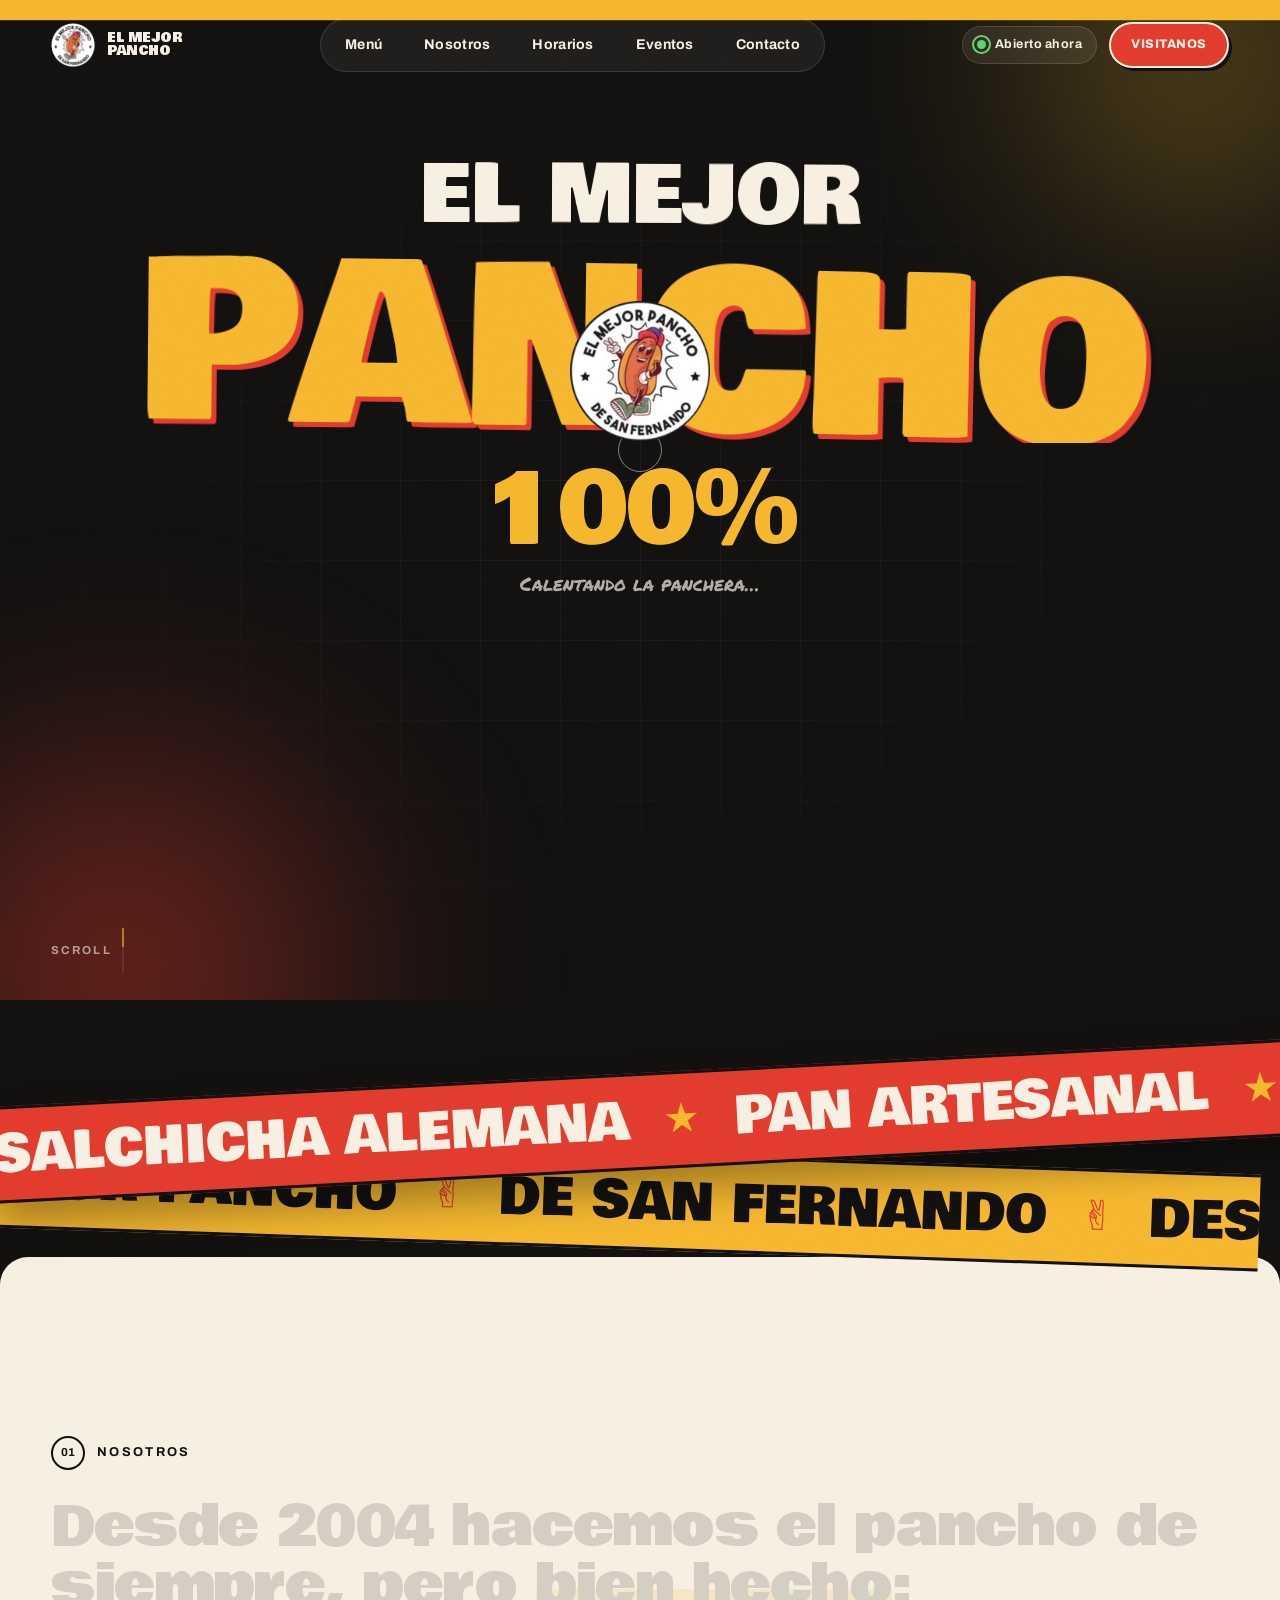
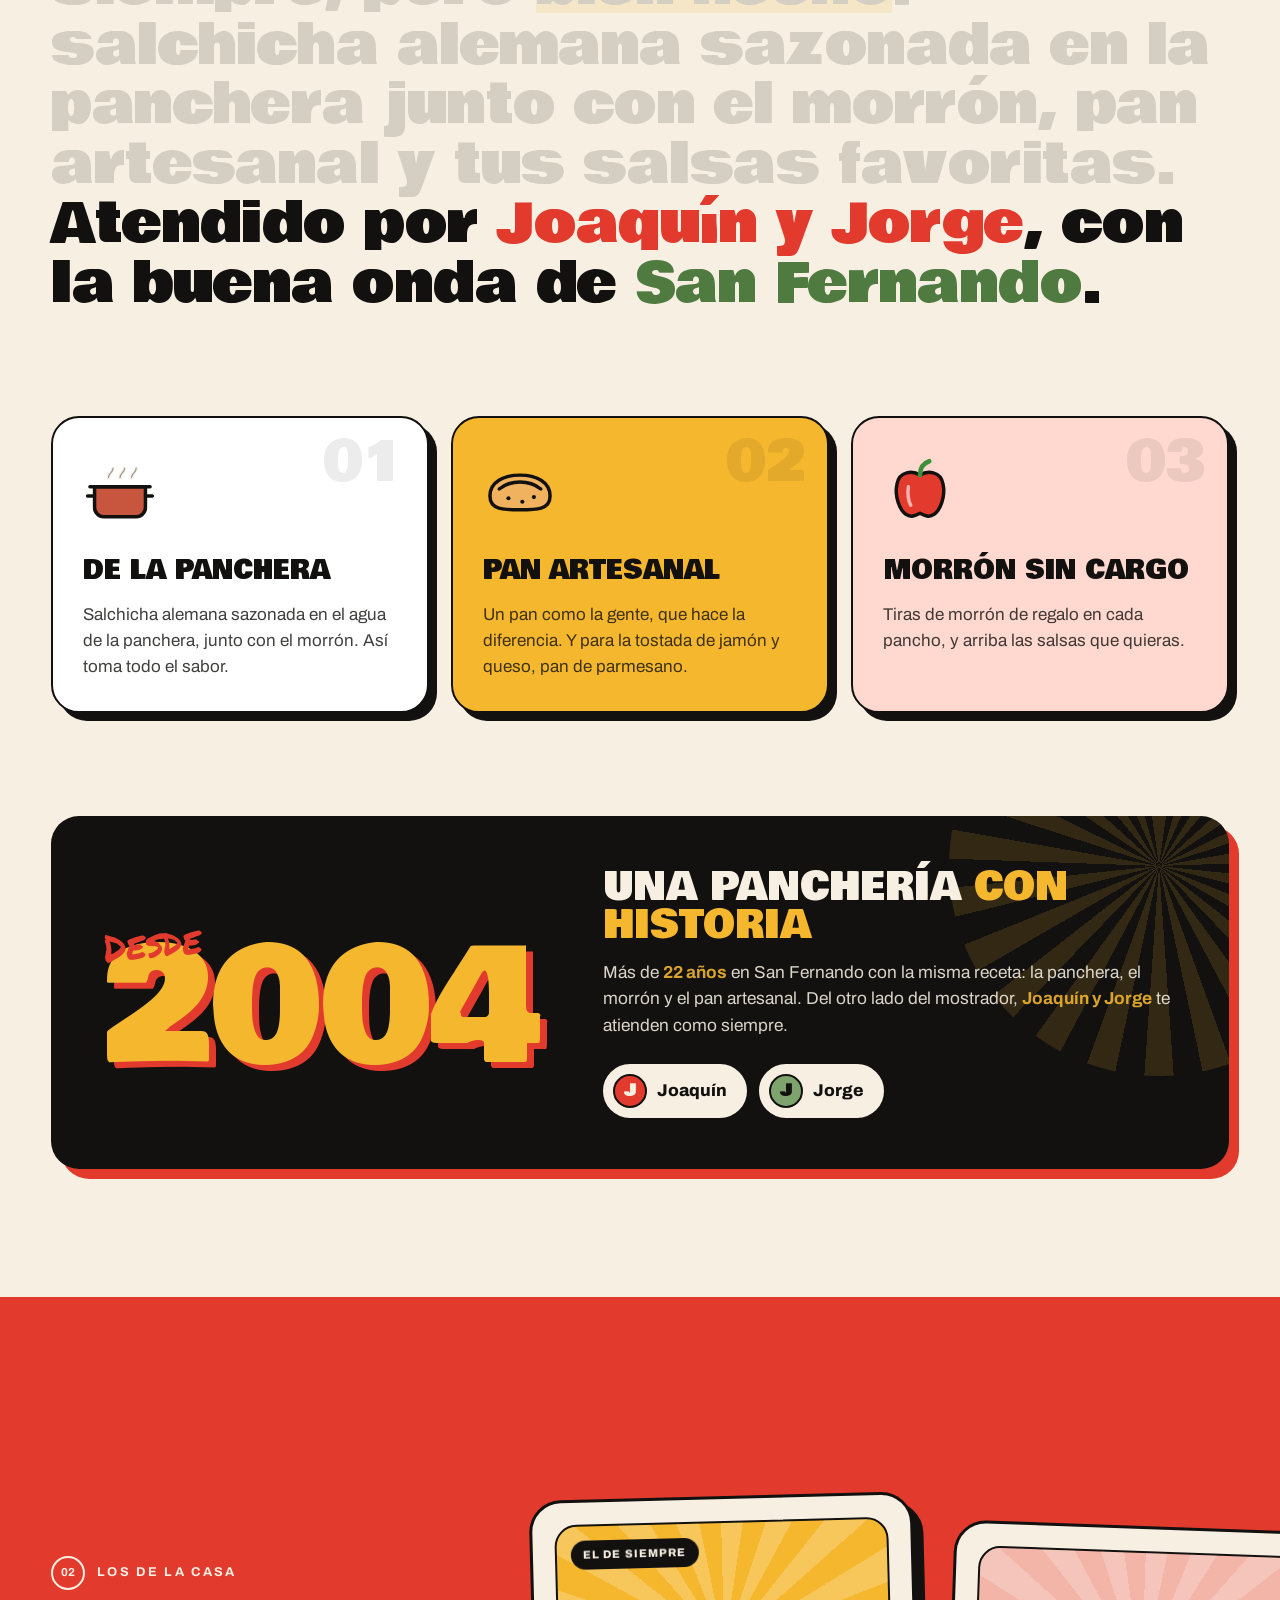
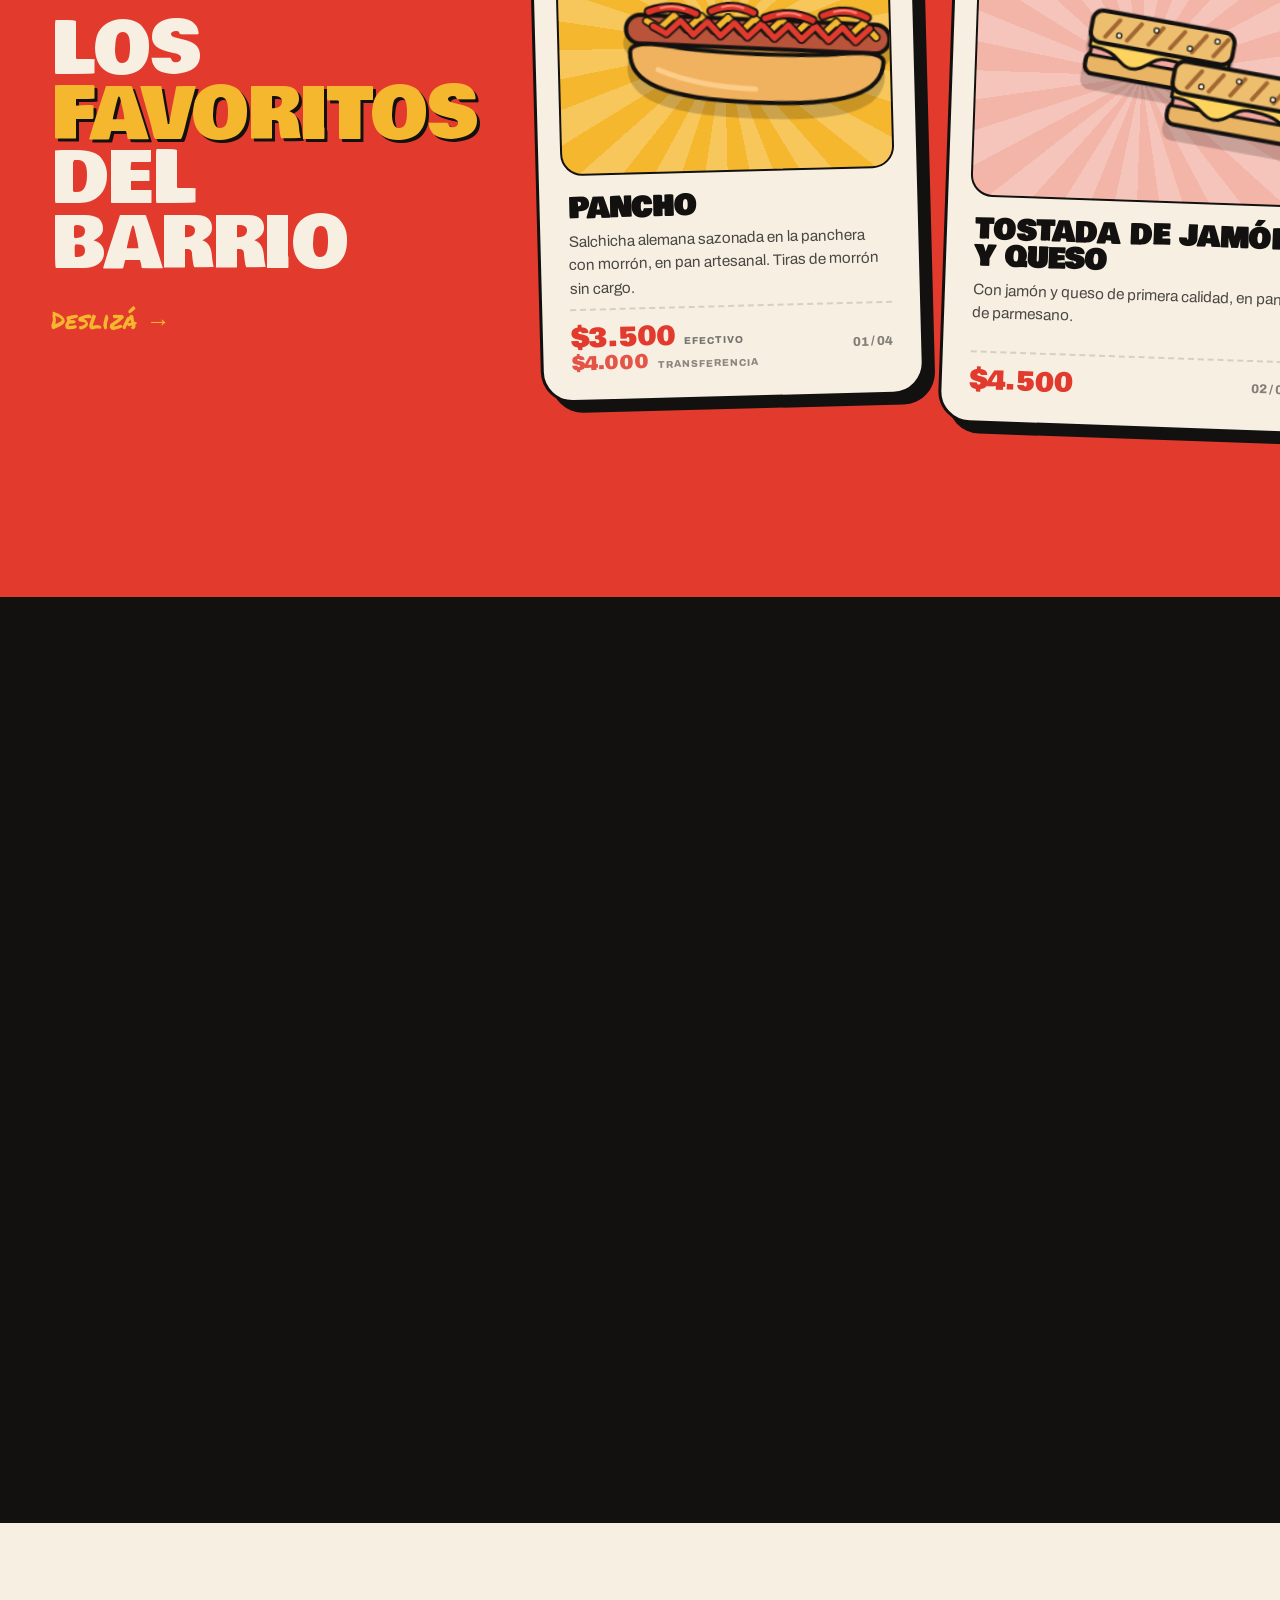
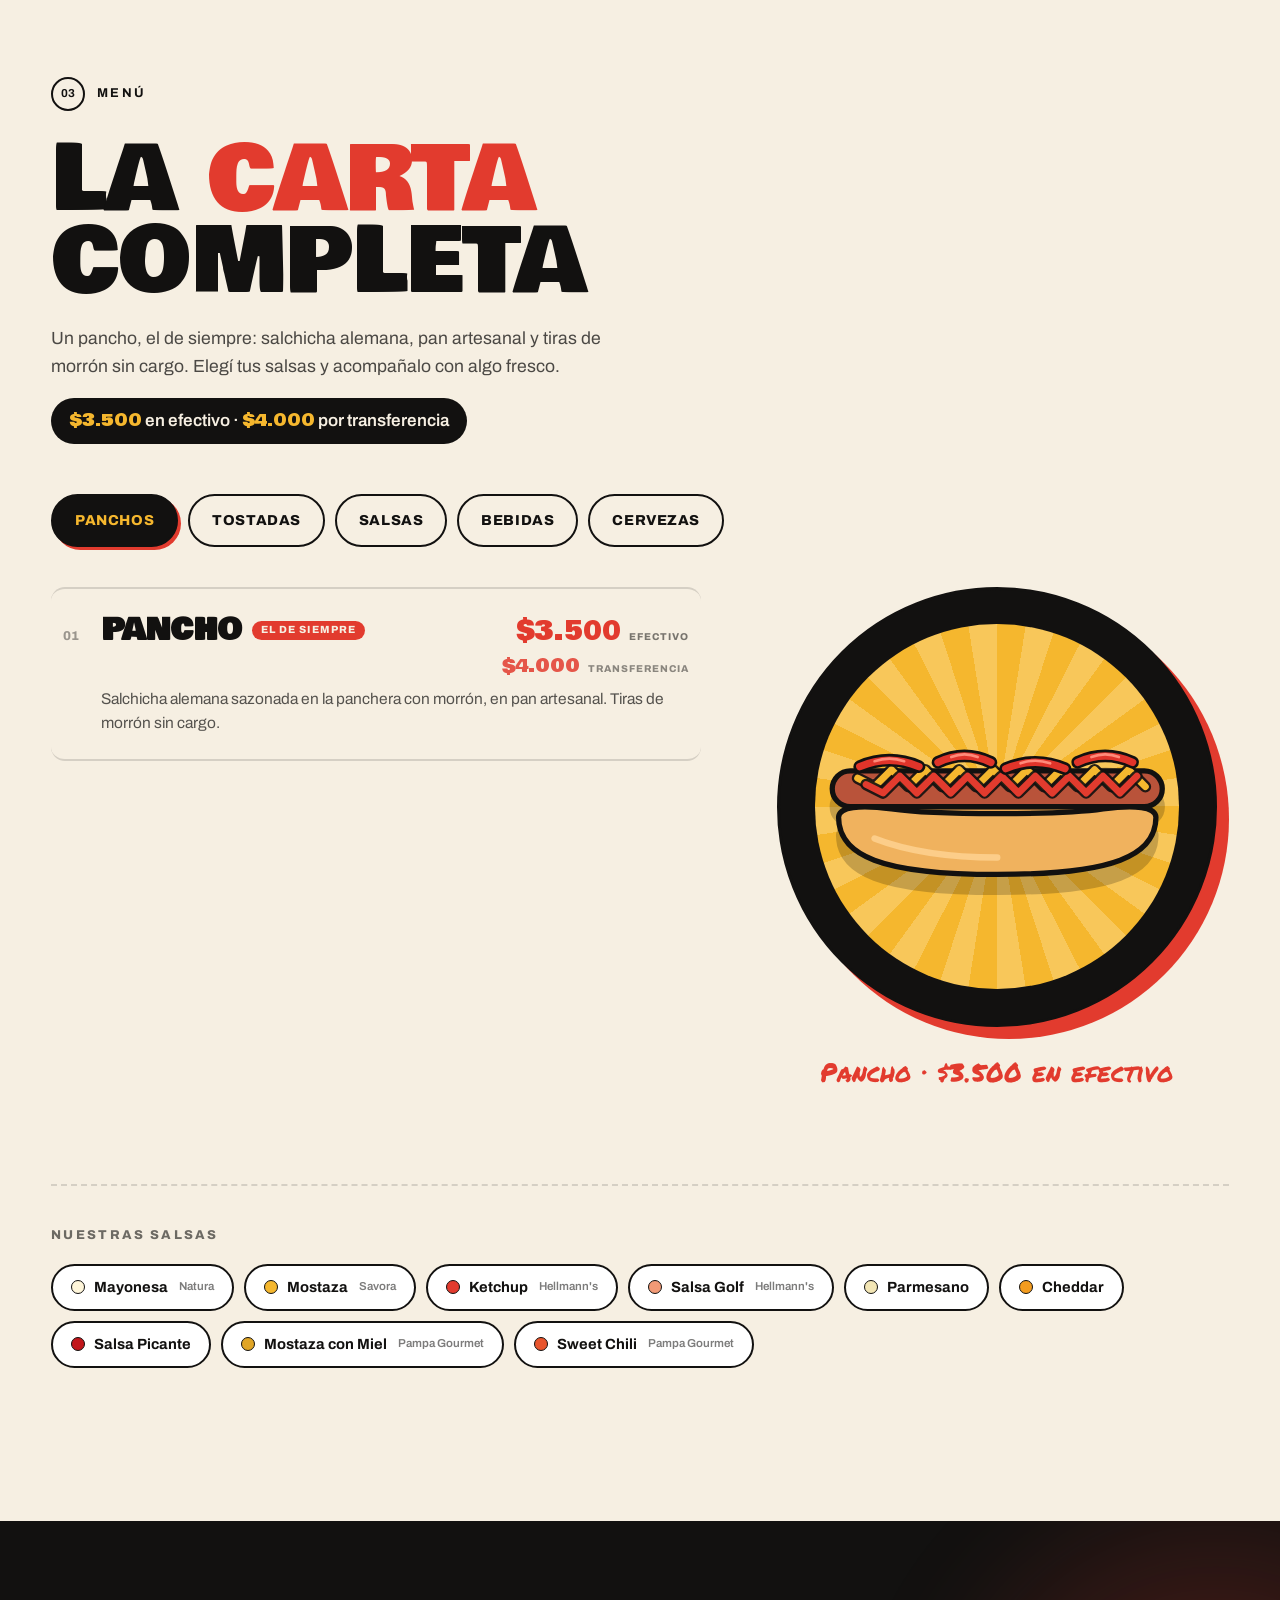
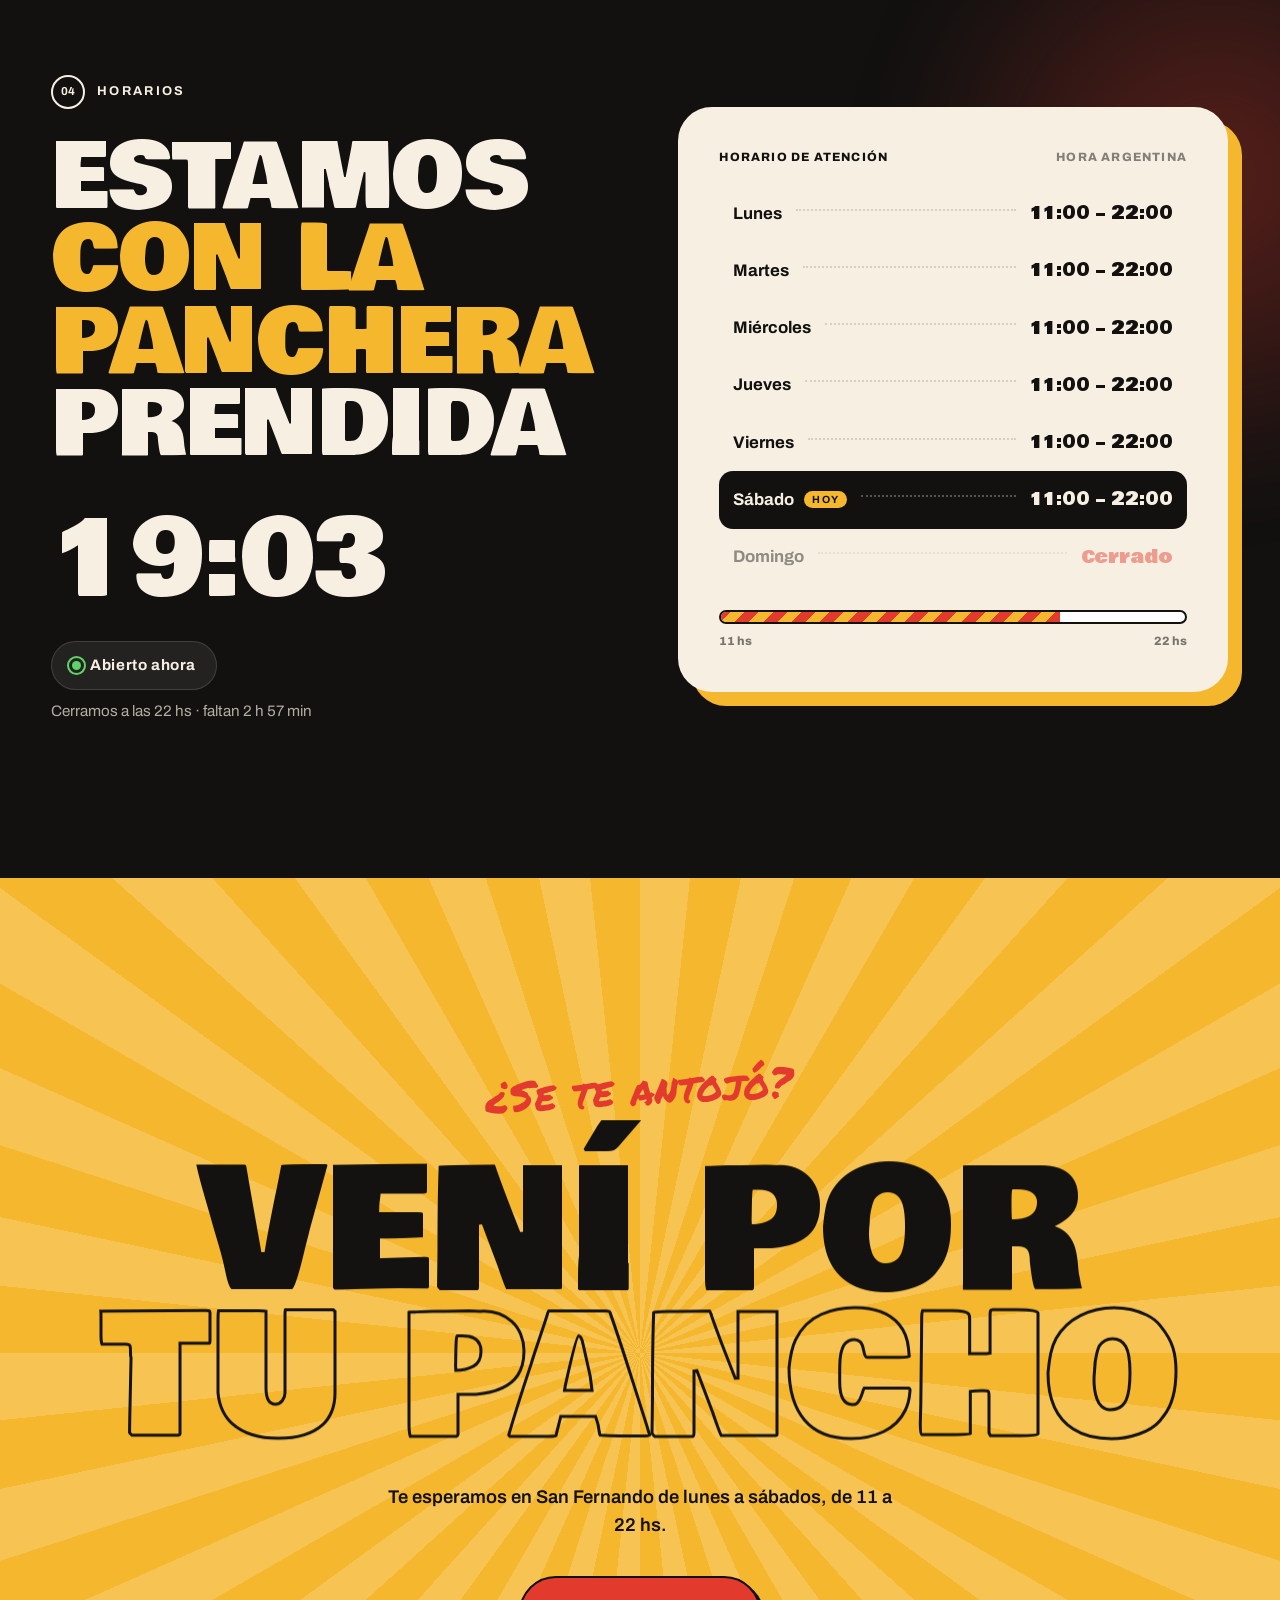
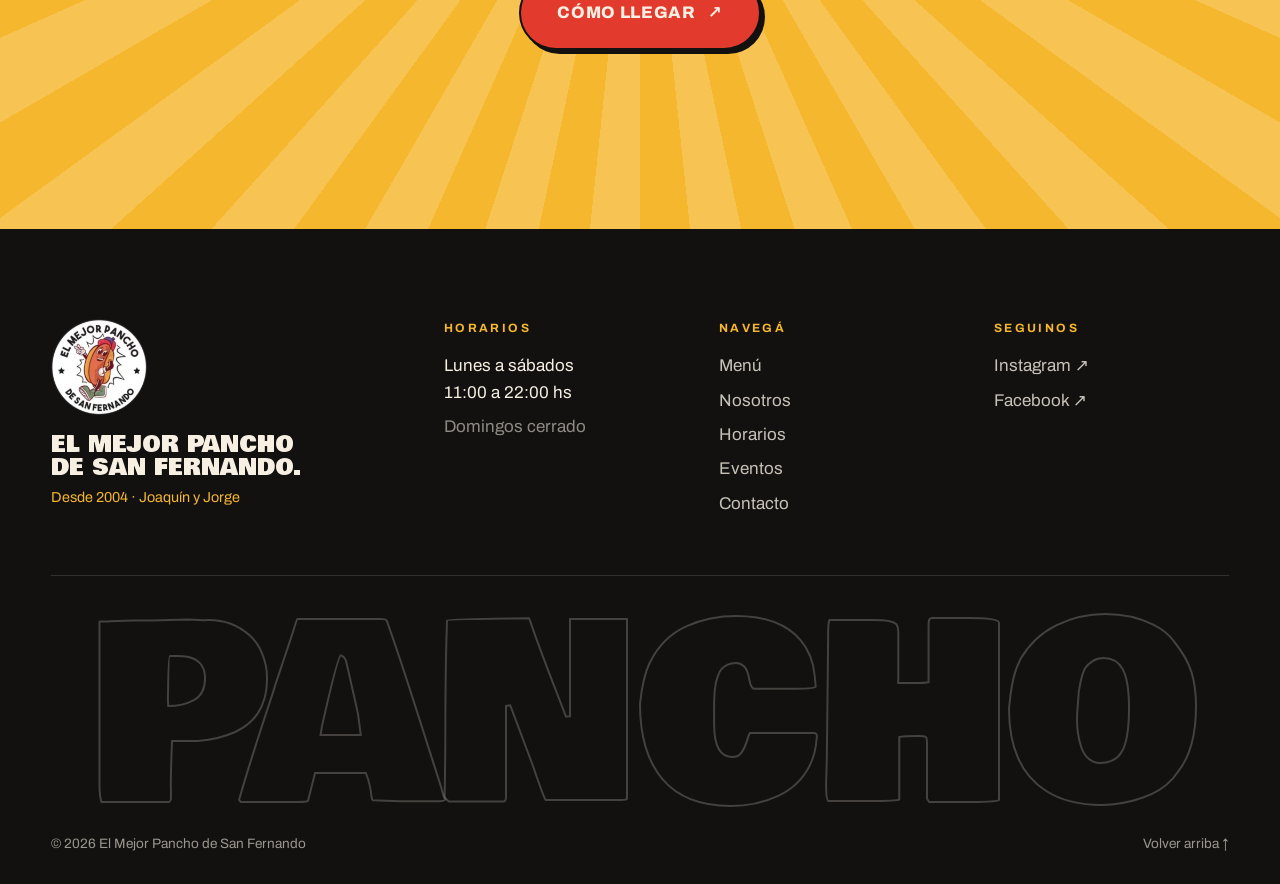
==== commit 25c457db: "Panel /admin con Supabase, página de Eventos y menú desde la base de datos - /admin: login del dueño" ====
--- a/index.html
+++ b/index.html
@@ -44,6 +44,7 @@
       <a href="#menu" data-cursor="Ver">Menú</a>
       <a href="#nosotros" data-cursor="Ver">Nosotros</a>
       <a href="#horarios" data-cursor="Ver">Horarios</a>
+      <a href="eventos/" data-cursor="Ver">Eventos</a>
       <a href="#contacto" data-cursor="Ver">Contacto</a>
     </nav>
     <div class="nav__right">
@@ -62,7 +63,8 @@
       <a href="#menu"><small>01</small>Menú</a>
       <a href="#nosotros"><small>02</small>Nosotros</a>
       <a href="#horarios"><small>03</small>Horarios</a>
-      <a href="#contacto"><small>04</small>Contacto</a>
+      <a href="eventos/"><small>04</small>Eventos</a>
+      <a href="#contacto"><small>05</small>Contacto</a>
     </nav>
     <p class="mobile-menu__foot">Lun a Sáb · 11 a 22 hs · San Fernando</p>
   </div>
@@ -303,6 +305,7 @@
         <a href="#menu">Menú</a>
         <a href="#nosotros">Nosotros</a>
         <a href="#horarios">Horarios</a>
+        <a href="eventos/">Eventos</a>
         <a href="#contacto">Contacto</a>
       </div>
       <div class="footer__col">
@@ -319,6 +322,9 @@
     </div>
   </footer>
 
+  <!-- config.js se genera al publicar (ver README); si falta, se usa el menú de respaldo -->
+  <script src="config.js" defer></script>
+  <script src="assets/js/data.js" defer></script>
   <script src="assets/vendor/gsap.min.js" defer></script>
   <script src="assets/vendor/ScrollTrigger.min.js" defer></script>
   <script src="assets/vendor/lenis.min.js" defer></script>
--- a/styles.css
+++ b/styles.css
@@ -247,6 +247,7 @@
 .menu-open .mobile-menu a:nth-child(2) { transition-delay: .21s; }
 .menu-open .mobile-menu a:nth-child(3) { transition-delay: .27s; }
 .menu-open .mobile-menu a:nth-child(4) { transition-delay: .33s; }
+.menu-open .mobile-menu a:nth-child(5) { transition-delay: .39s; }
 .mobile-menu__foot { margin-top: auto; font-weight: 700; color: var(--ink); }
 
 /* =========================================================
@@ -430,6 +431,14 @@
 .price-na { font-family: var(--f-body); font-size: 0.8rem; font-weight: 800; letter-spacing: 0.08em; text-transform: uppercase; color: var(--ink); opacity: 0.5; }
 .special__price { display: flex; flex-direction: column; line-height: 1.1; }
 .chip small { font-size: 0.72rem; font-weight: 600; opacity: 0.55; margin-left: 2px; }
+
+/* Fotos de productos (cargadas desde /admin) en lugar del dibujo */
+.special__art .art-photo { position: absolute; inset: 0; width: 100%; height: 100%; object-fit: cover; z-index: 1; transition: transform .6s var(--ease); }
+.special:hover .special__art .art-photo { transform: scale(1.06); }
+.special__art.has-photo::before { display: none; }
+.menu__plate-dog.is-photo { width: 84%; }
+.special__name, .menu-item__name { overflow-wrap: anywhere; }
+.menu__plate-dog .art-photo { display: block; width: 100%; aspect-ratio: 1; object-fit: cover; border-radius: 50%; border: 3px solid var(--ink); box-shadow: 0 18px 0 rgba(0, 0, 0, 0.2); }
 
 /* Ilustraciones verticales (bebidas) */
 .special__art svg.is-tall { width: auto; height: 84%; }
@@ -662,10 +671,10 @@
   .hero__scroll { display: none; }
   .hero__eyebrow { letter-spacing: 0.14em; font-size: 0.7rem; }
   .hero__eyebrow .star { margin: 0 4px; }
-  .sticker--1 { top: auto; bottom: 17%; left: 2%; transform: rotate(-14deg) scale(0.72); }
+  .sticker--1 { top: 38%; bottom: auto; left: 2%; transform: rotate(-14deg) scale(0.72); }
   .hero__badge { margin-top: -14px; }
   .sticker--2 { top: 30%; right: 4%; }
-  .sticker--3 { bottom: 8%; }
+  .sticker--3 { display: none; }
   .sticker--4 { display: none; }
   .hero { padding-top: 110px; }
 
